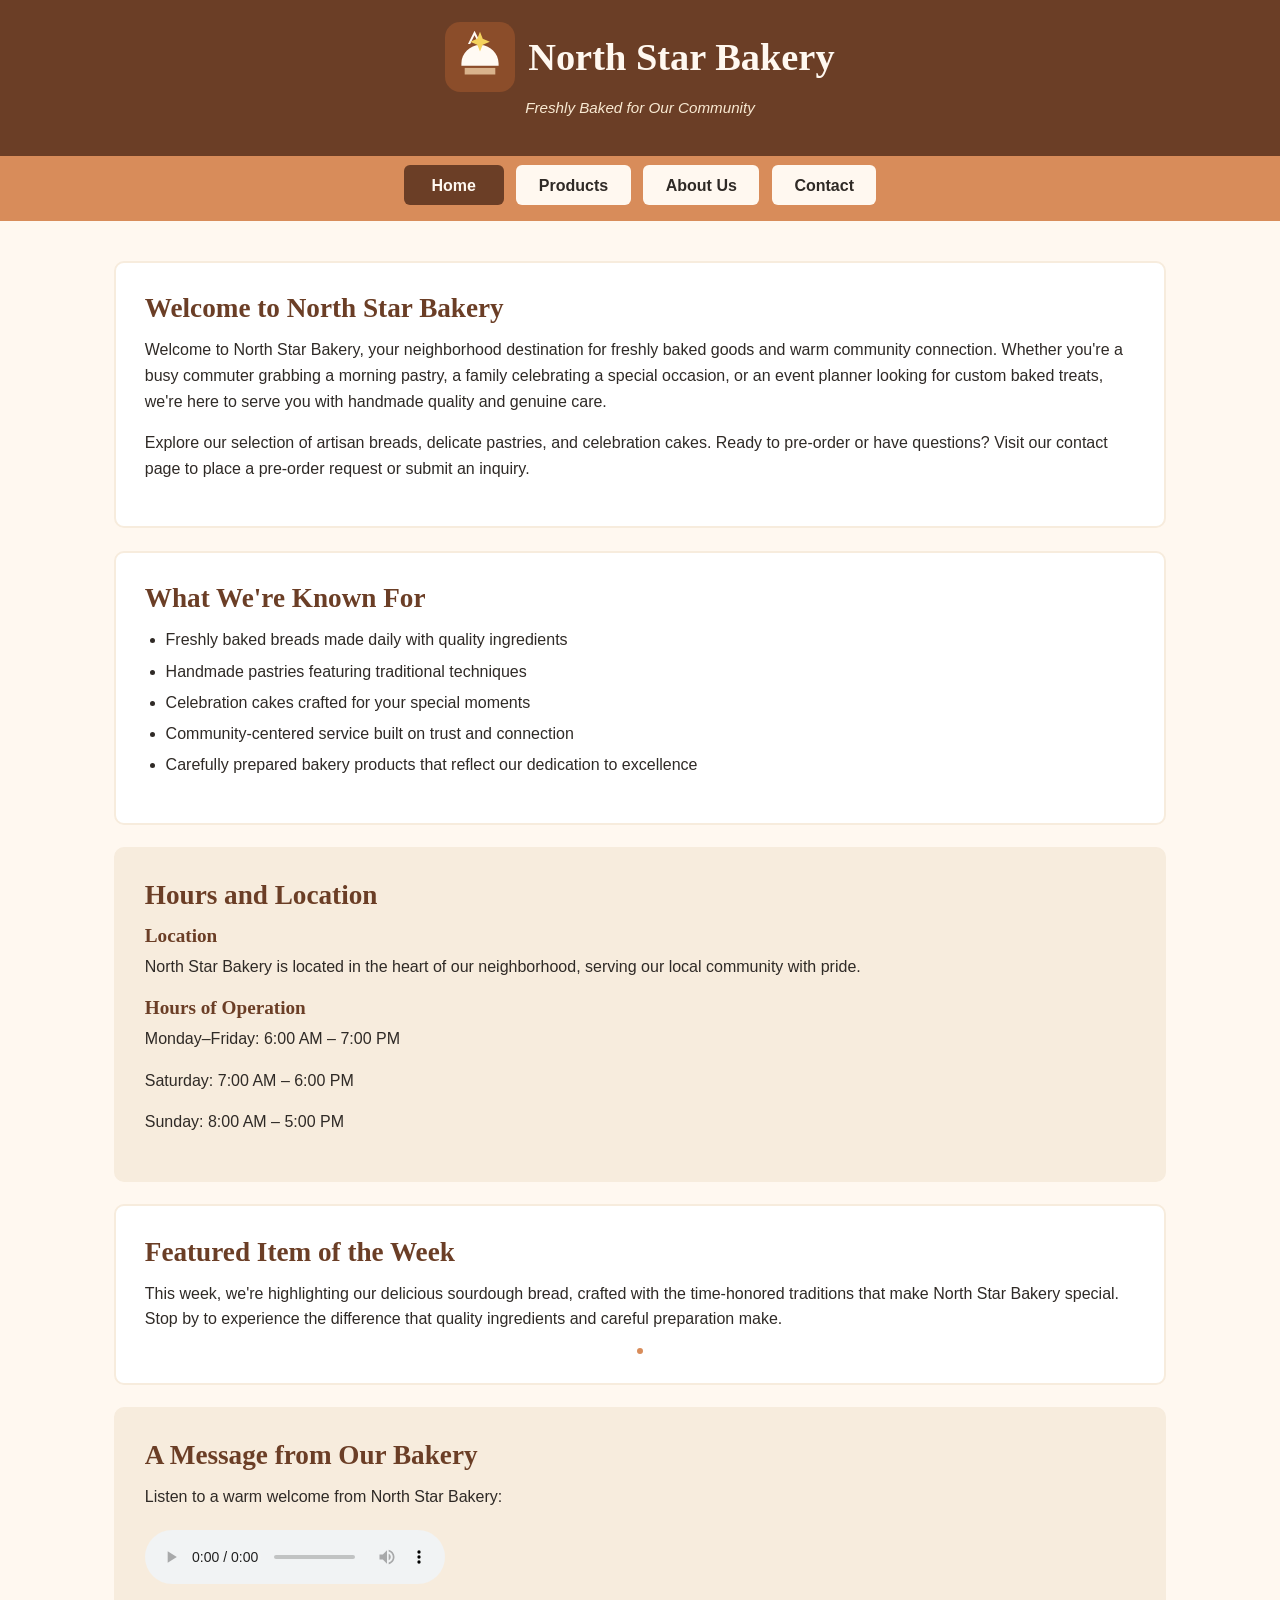
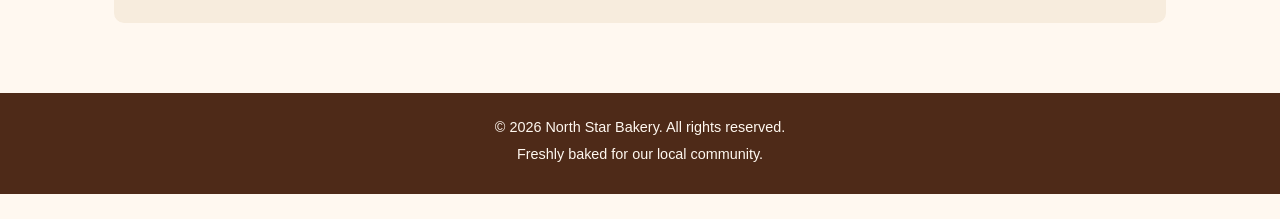
==== index.html @ 735597ca "Apply CSS design system, responsive flexbox layout, and complete Touchstone 3 template" ====
<!DOCTYPE html>
<html lang="en">
<head>
    <meta charset="UTF-8">
    <meta name="viewport" content="width=device-width, initial-scale=1.0">
    <title>North Star Bakery - Freshly Baked Goods for Our Community</title>
    <link rel="stylesheet" href="styles.css">
</head>
<body>
    <header class="site-header">
        <div class="brand">
            <img src="bakery-icon.svg" alt="North Star Bakery icon">
            <h1>North Star Bakery</h1>
        </div>
        <p class="tagline">Freshly Baked for Our Community</p>
    </header>

    <nav class="main-nav" aria-label="Main navigation">
        <ul>
            <li><a href="index.html" class="active" aria-current="page">Home</a></li>
            <li><a href="products.html">Products</a></li>
            <li><a href="about.html">About Us</a></li>
            <li><a href="contact.html">Contact</a></li>
        </ul>
    </nav>

    <main>
        <section id="welcome">
            <h2>Welcome to North Star Bakery</h2>
            <p>Welcome to North Star Bakery, your neighborhood destination for freshly baked goods and warm community connection. Whether you're a busy commuter grabbing a morning pastry, a family celebrating a special occasion, or an event planner looking for custom baked treats, we're here to serve you with handmade quality and genuine care.</p>
            <p>Explore our selection of artisan breads, delicate pastries, and celebration cakes. Ready to pre-order or have questions? Visit our contact page to place a pre-order request or submit an inquiry.</p>
        </section>

        <section id="what-we-are-known-for">
            <h2>What We're Known For</h2>
            <ul>
                <li>Freshly baked breads made daily with quality ingredients</li>
                <li>Handmade pastries featuring traditional techniques</li>
                <li>Celebration cakes crafted for your special moments</li>
                <li>Community-centered service built on trust and connection</li>
                <li>Carefully prepared bakery products that reflect our dedication to excellence</li>
            </ul>
        </section>

        <section id="hours-location" class="alt">
            <h2>Hours and Location</h2>
            <h3>Location</h3>
            <p>North Star Bakery is located in the heart of our neighborhood, serving our local community with pride.</p>
            <h3>Hours of Operation</h3>
            <p>Monday–Friday: 6:00 AM – 7:00 PM</p>
            <p>Saturday: 7:00 AM – 6:00 PM</p>
            <p>Sunday: 8:00 AM – 5:00 PM</p>
        </section>

        <section id="featured-item" class="featured">
            <h2>Featured Item of the Week</h2>
            <p>This week, we're highlighting our delicious sourdough bread, crafted with the time-honored traditions that make North Star Bakery special. Stop by to experience the difference that quality ingredients and careful preparation make.</p>
            <picture>
                <source media="(min-width: 800px)" srcset="https://images.unsplash.com/photo-1509440159596-0249088772ff?auto=format&fit=crop&w=1200&q=80">
                <img src="https://images.unsplash.com/photo-1509440159596-0249088772ff?auto=format&fit=crop&w=800&q=80" alt="Featured sourdough bread from North Star Bakery">
            </picture>
        </section>

        <section id="welcome-message" class="alt">
            <h2>A Message from Our Bakery</h2>
            <p>Listen to a warm welcome from North Star Bakery:</p>
            <audio controls>
                <source src="bakery-welcome.mp3" type="audio/mpeg">
                Your browser does not support the audio element. Please visit North Star Bakery or contact us for more information.
            </audio>
        </section>
    </main>

    <footer class="site-footer">
        <p>&copy; 2026 North Star Bakery. All rights reserved.</p>
        <p>Freshly baked for our local community.</p>
    </footer>
</body>
</html>
---- styles.css ----
/*
    North Star Bakery - Main Stylesheet
    Touchstone 3: CSS Styling and Responsive Design

    Color palette (4 main colors):
      Cream    #FFF8F0  - page backgrounds, light section panels
      Brown    #6B3E26  - header band, headings, footer accents
      Peach    #D88C5A  - buttons, nav highlights, borders
      Charcoal #2F2A26  - main body text

    Typography (2 font families):
      Georgia (serif) - headings, gives a classic, handmade feel
      Arial (sans-serif) - body text, clean and easy to read
*/

:root {
    --cream: #FFF8F0;
    --cream-panel: #F7ECDD;
    --brown: #6B3E26;
    --brown-dark: #4E2A18;
    --peach: #D88C5A;
    --peach-dark: #C46F3F;
    --charcoal: #2F2A26;
}

* {
    box-sizing: border-box;
    margin: 0;
    padding: 0;
}

body {
    font-family: Arial, Helvetica, sans-serif;
    font-size: 16px;
    line-height: 1.6;
    background-color: var(--cream);
    color: var(--charcoal);
}

h1, h2, h3 {
    font-family: Georgia, "Times New Roman", serif;
    color: var(--brown);
    line-height: 1.25;
}

h2 { font-size: 1.7rem; margin-bottom: 0.75rem; }
h3 { font-size: 1.2rem; margin-bottom: 0.4rem; }

img { max-width: 100%; }

p { margin-bottom: 1rem; }

ul { padding-left: 1.3rem; margin-bottom: 1rem; }
li { margin-bottom: 0.35rem; }

a { color: var(--brown); }

/* ---------- Header ---------- */

.site-header {
    background-color: var(--brown);
    color: var(--cream);
    text-align: center;
    padding: 1.4rem 1rem 1.2rem;
}

.brand {
    display: flex;
    align-items: center;
    justify-content: center;
    gap: 0.8rem;
    margin-bottom: 0.25rem;
}

.brand img {
    width: 60px;
    height: 60px;
}

.brand h1 {
    font-size: 1.9rem;
    color: var(--cream);
    margin: 0;
}

.tagline {
    font-style: italic;
    font-size: 0.95rem;
    color: #F8E9D2;
}

/* ---------- Navigation ---------- */

.main-nav {
    background-color: var(--peach);
    padding: 0.6rem 1rem;
}

.main-nav ul {
    list-style: none;
    padding: 0;
    margin: 0;
    display: flex;
    flex-direction: column;
    align-items: center;
    gap: 0.5rem;
}

.main-nav a {
    display: block;
    background-color: var(--cream);
    color: var(--charcoal);
    text-decoration: none;
    font-weight: bold;
    padding: 0.45rem 1.4rem;
    border-radius: 6px;
    text-align: center;
}

.main-nav a:hover {
    background-color: var(--cream-panel);
}

.main-nav a.active,
.main-nav a[aria-current="page"] {
    background-color: var(--brown);
    color: var(--cream);
}

/* ---------- Main content ---------- */

main {
    max-width: 1000px;
    margin: 0 auto;
    padding: 1.5rem 1rem 2rem;
}

section {
    background-color: #FFFFFF;
    border: 2px solid var(--cream-panel);
    border-radius: 10px;
    padding: 1.3rem;
    margin-bottom: 1.4rem;
}

section.alt {
    background-color: var(--cream-panel);
}

.featured img {
    display: block;
    margin: 0.5rem auto 0;
    border: 3px solid var(--peach);
    border-radius: 8px;
    max-width: 90%;
}

audio {
    margin-top: 0.3rem;
}

/* ---------- Product cards ---------- */

.product-grid {
    display: flex;
    flex-wrap: wrap;
    gap: 1.2rem;
}

.product-card {
    flex: 1 1 100%;
    background-color: var(--cream);
    border: 2px solid var(--cream-panel);
    border-radius: 8px;
    padding: 1rem;
    text-align: center;
}

.product-card img {
    width: 100%;
    max-width: 280px;
    height: auto;
    border: 3px solid var(--peach);
    border-radius: 8px;
}

.product-card strong {
    display: block;
    font-size: 1.05rem;
    margin-top: 0.6rem;
}

.price {
    font-weight: bold;
    color: var(--brown);
}

/* ---------- Forms ---------- */

fieldset {
    border: 2px solid var(--peach);
    border-radius: 8px;
    padding: 1rem 1.2rem 1.2rem;
    margin-top: 1rem;
}

legend {
    font-family: Georgia, "Times New Roman", serif;
    font-size: 1.05rem;
    font-weight: bold;
    color: var(--brown);
    padding: 0 0.4rem;
}

label {
    display: block;
    font-weight: bold;
    margin: 0.9rem 0 0.25rem;
}

input[type="text"],
input[type="email"],
input[type="date"],
select,
textarea {
    width: 100%;
    max-width: 560px;
    font-family: Arial, Helvetica, sans-serif;
    font-size: 1rem;
    padding: 0.5rem;
    border: 1px solid #D8C7B5;
    border-radius: 6px;
    background-color: #FFFFFF;
    color: var(--charcoal);
}

textarea { resize: vertical; }

button {
    display: inline-block;
    margin-top: 1.2rem;
    background-color: var(--peach);
    color: var(--charcoal);
    font-family: Arial, Helvetica, sans-serif;
    font-size: 1rem;
    font-weight: bold;
    border: none;
    border-radius: 6px;
    padding: 0.6rem 1.6rem;
    cursor: pointer;
}

button:hover {
    background-color: var(--peach-dark);
    color: var(--cream);
}

button:focus,
a:focus {
    outline: 3px solid var(--peach);
    outline-offset: 2px;
}

/* ---------- Footer ---------- */

.site-footer {
    background-color: var(--brown-dark);
    color: var(--cream);
    text-align: center;
    font-size: 0.9rem;
    padding: 1.4rem 1rem;
}

.site-footer p { margin-bottom: 0.3rem; }

/* ---------- Larger screens ---------- */

@media (min-width: 800px) {
    .main-nav ul {
        flex-direction: row;
        justify-content: center;
        gap: 0.8rem;
    }

    .main-nav a { min-width: 100px; }

    main { padding: 2.5rem 1.5rem 3rem; }

    section { padding: 1.8rem; }

    .product-card { flex: 1 1 45%; }

    .brand h1 { font-size: 2.4rem; }

    .brand img { width: 70px; height: 70px; }
}

@media (min-width: 1100px) {
    main { max-width: 1100px; }

    .product-card { flex: 1 1 30%; }
}
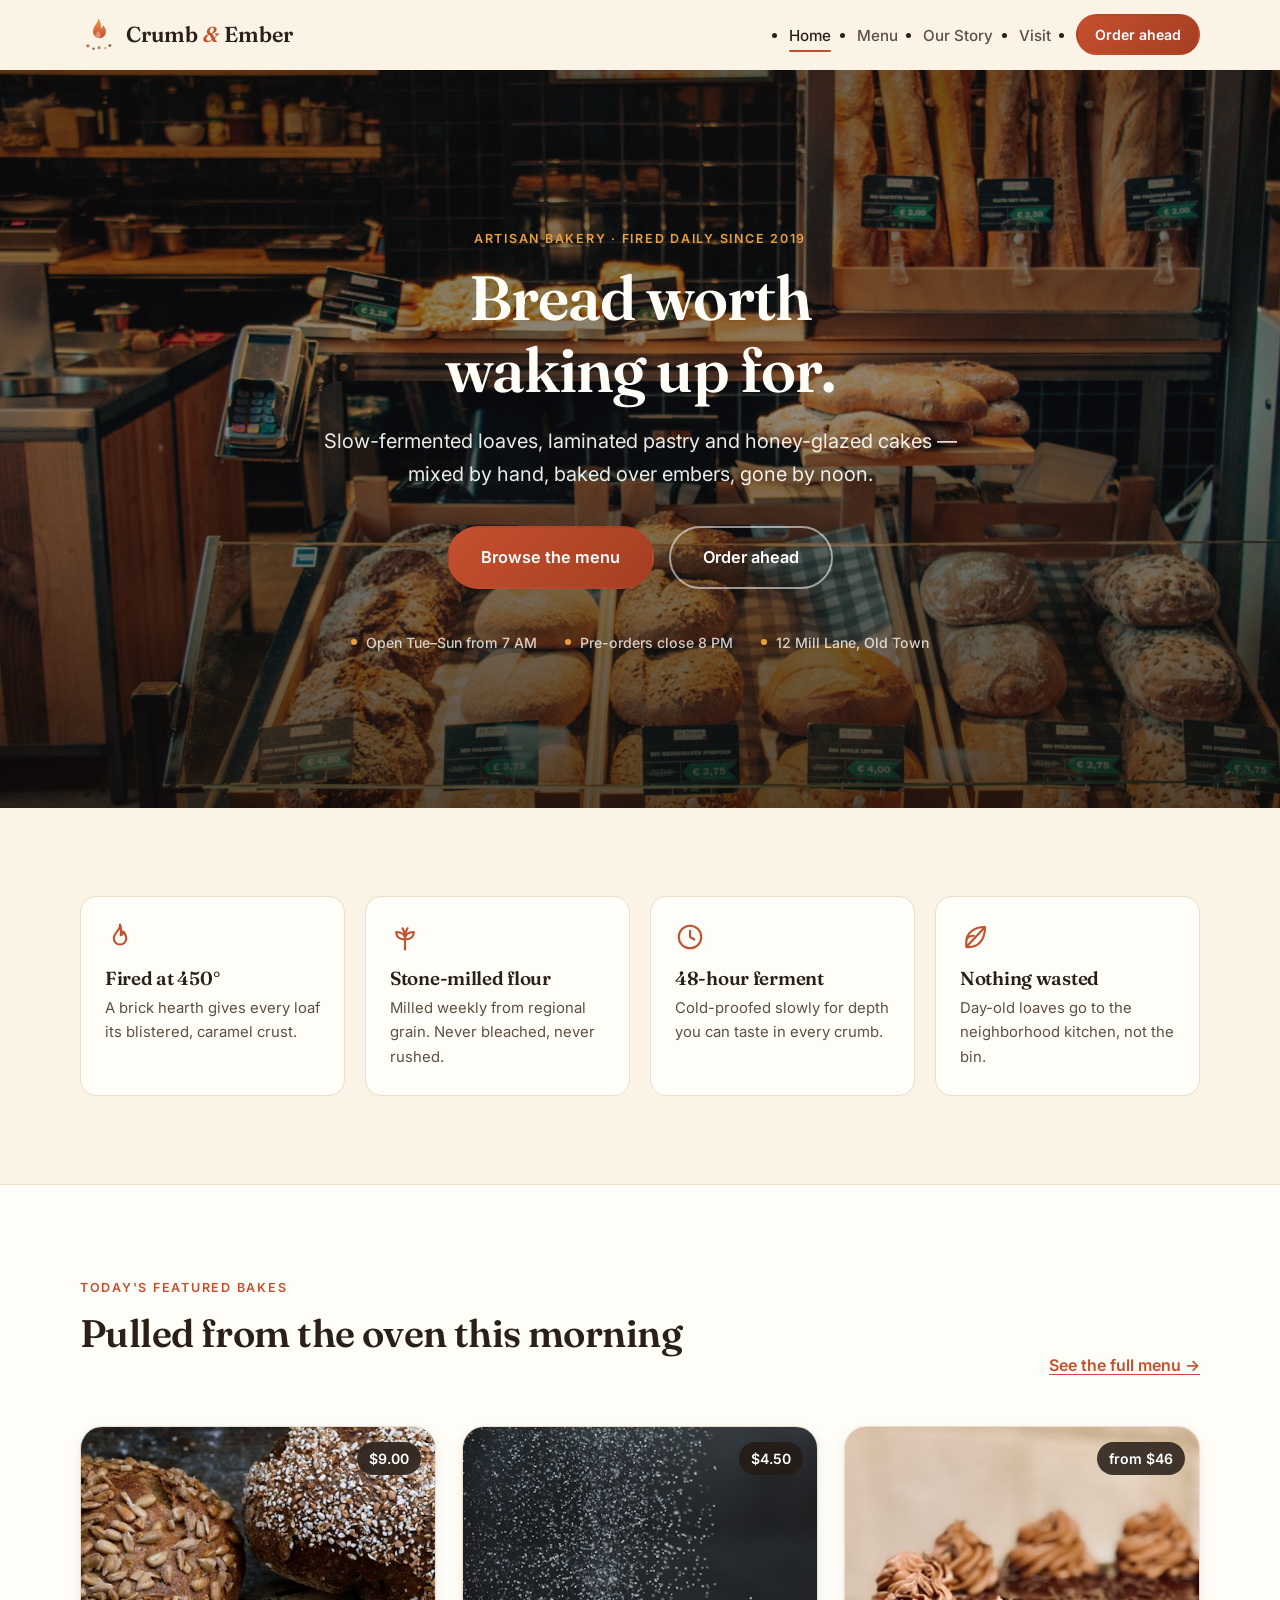
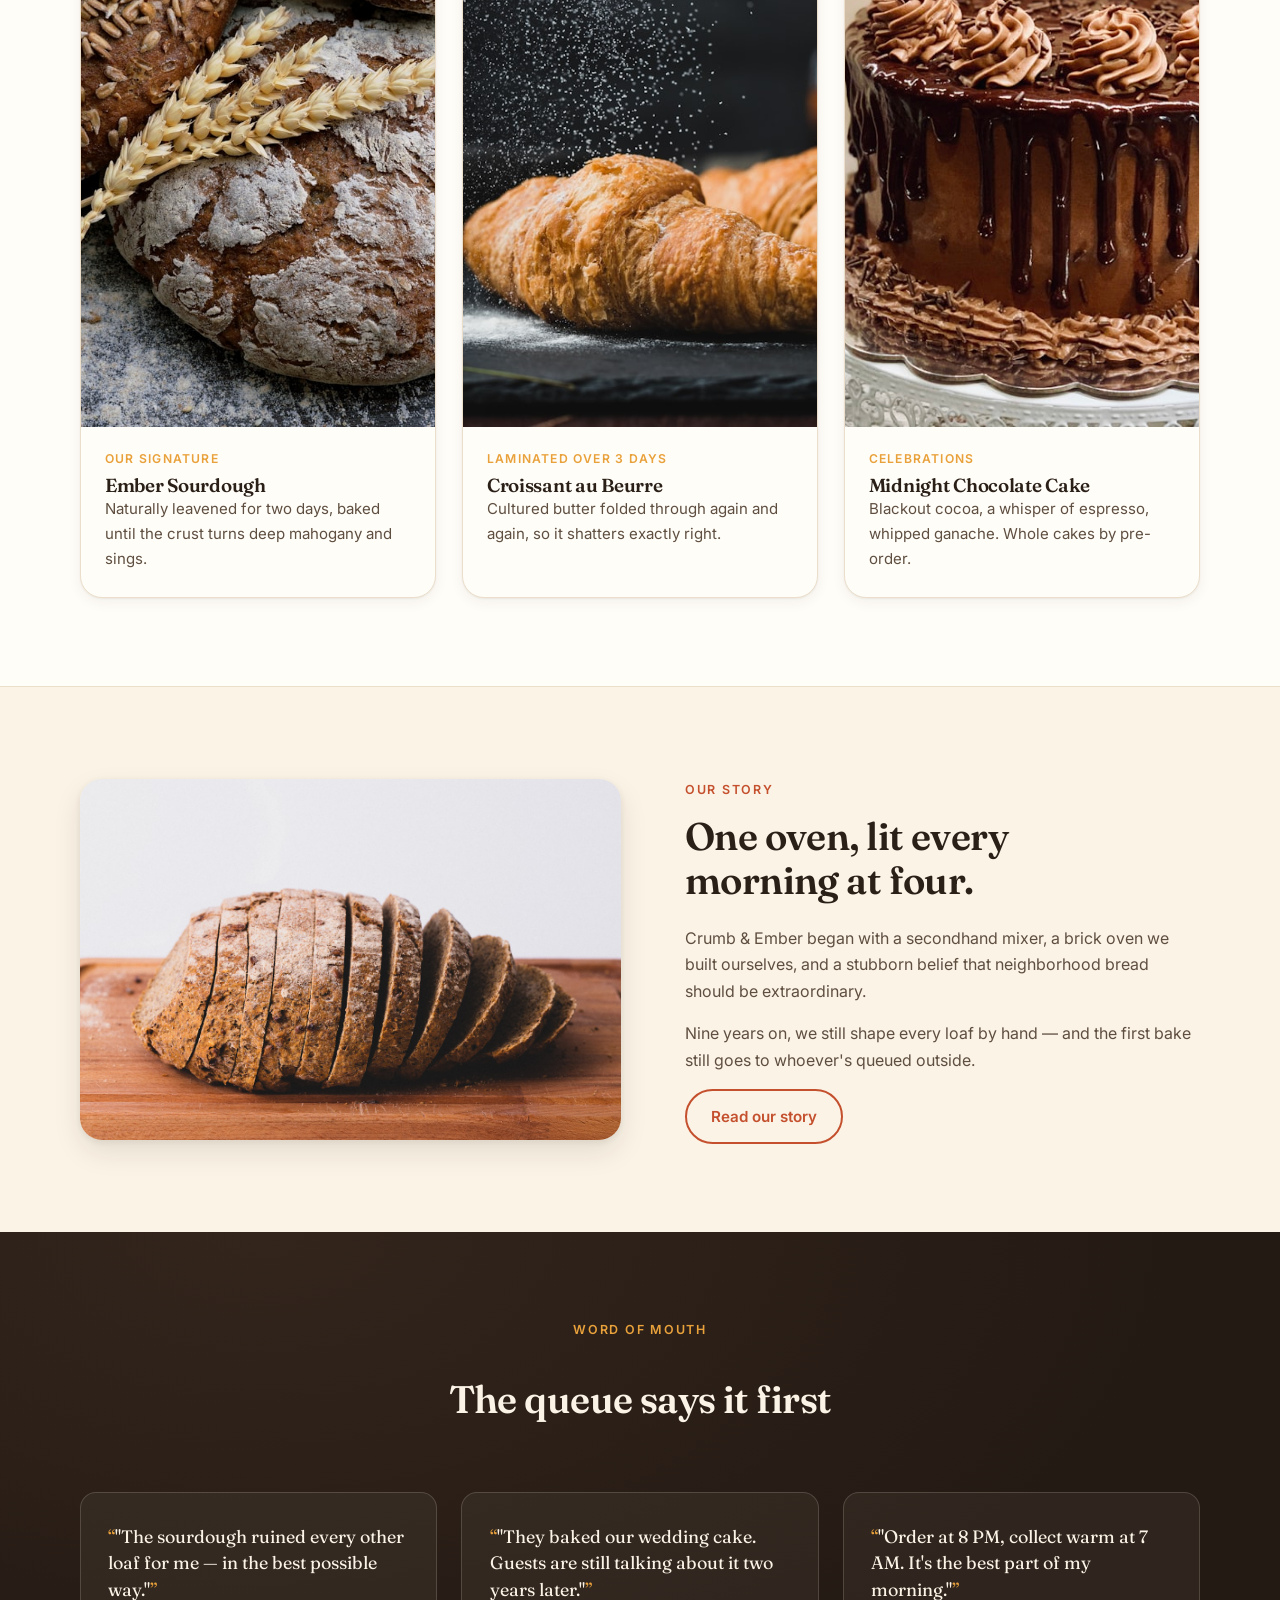
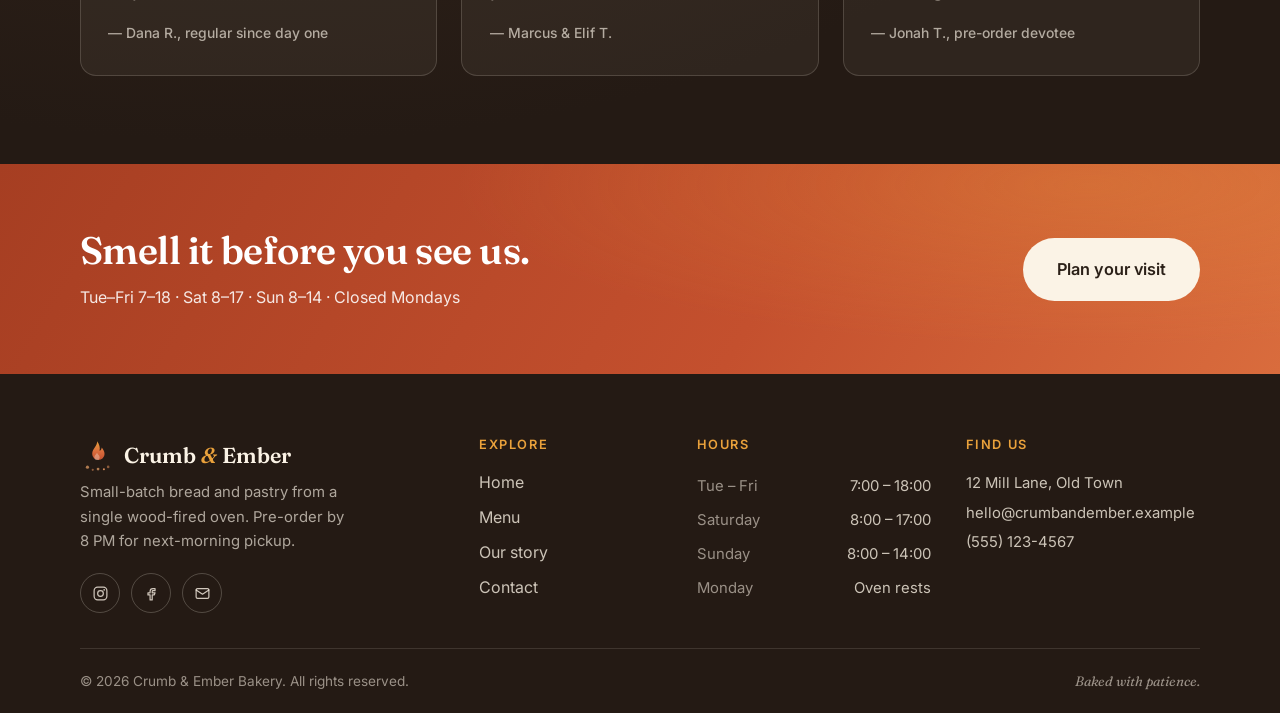
==== commit 66106509: "Rebuild as Crumb & Ember: restructured assets, new design system, SEO, accessibility" ====
--- a/index.html
+++ b/index.html
@@ -3,77 +3,240 @@
 <head>
     <meta charset="UTF-8">
     <meta name="viewport" content="width=device-width, initial-scale=1.0">
-    <title>North Star Bakery - Freshly Baked Goods for Our Community</title>
-    <link rel="stylesheet" href="styles.css">
+    <title>Crumb &amp; Ember — Wood-Fired Artisan Bakery</title>
+    <meta name="description" content="Slow-fermented sourdough, laminated pastry and celebration cakes, baked daily in a wood-fired oven. Pre-orders close at 8 PM for next-day pickup.">
+    <meta name="theme-color" content="#241A14">
+    <link rel="icon" type="image/svg+xml" href="assets/img/favicon.svg">
+    <link rel="manifest" href="site.webmanifest">
+    <meta property="og:type" content="website">
+    <meta property="og:site_name" content="Crumb &amp; Ember">
+    <meta property="og:title" content="Crumb &amp; Ember — Wood-Fired Artisan Bakery">
+    <meta property="og:description" content="Bread worth waking up for. Slow-fermented loaves and pastry, baked over embers before sunrise.">
+    <meta property="og:image" content="assets/img/hero-bread.jpg">
+    <link rel="preconnect" href="https://fonts.googleapis.com">
+    <link rel="preconnect" href="https://fonts.gstatic.com" crossorigin>
+    <link rel="stylesheet" href="https://fonts.googleapis.com/css2?family=Fraunces:opsz,wght@9..144,400;9..144,500;9..144,600;9..144,700&family=Inter:wght@400;500;600&display=swap">
+    <link rel="stylesheet" href="assets/css/styles.css">
 </head>
 <body>
-    <header class="site-header">
-        <div class="brand">
-            <img src="bakery-icon.svg" alt="North Star Bakery icon">
-            <h1>North Star Bakery</h1>
+    <a class="skip-link" href="#main">Skip to content</a>
+
+    <header class="site-header" data-header>
+        <div class="container header-inner">
+            <a class="brand" href="index.html" aria-label="Crumb and Ember — home">
+                <img src="assets/img/logo.svg" alt="" width="36" height="36">
+                <span class="brand-name">Crumb&nbsp;<span class="amp">&amp;</span>&nbsp;Ember</span>
+            </a>
+            <button class="nav-toggle" type="button" data-nav-toggle aria-expanded="false" aria-controls="site-nav">
+                <span class="nav-toggle-box" aria-hidden="true"><i></i><i></i></span>
+                <span class="visually-hidden">Menu</span>
+            </button>
+            <nav id="site-nav" class="site-nav" data-nav aria-label="Main navigation">
+                <ul>
+                    <li><a href="index.html" aria-current="page">Home</a></li>
+                    <li><a href="products.html">Menu</a></li>
+                    <li><a href="about.html">Our Story</a></li>
+                    <li><a href="contact.html">Visit</a></li>
+                    <li><a class="btn btn-primary btn-sm" href="contact.html#order">Order ahead</a></li>
+                </ul>
+            </nav>
         </div>
-        <p class="tagline">Freshly Baked for Our Community</p>
     </header>
 
-    <nav class="main-nav" aria-label="Main navigation">
-        <ul>
-            <li><a href="index.html" class="active" aria-current="page">Home</a></li>
-            <li><a href="products.html">Products</a></li>
-            <li><a href="about.html">About Us</a></li>
-            <li><a href="contact.html">Contact</a></li>
-        </ul>
-    </nav>
-
-    <main>
-        <section id="welcome">
-            <h2>Welcome to North Star Bakery</h2>
-            <p>Welcome to North Star Bakery, your neighborhood destination for freshly baked goods and warm community connection. Whether you're a busy commuter grabbing a morning pastry, a family celebrating a special occasion, or an event planner looking for custom baked treats, we're here to serve you with handmade quality and genuine care.</p>
-            <p>Explore our selection of artisan breads, delicate pastries, and celebration cakes. Ready to pre-order or have questions? Visit our contact page to place a pre-order request or submit an inquiry.</p>
-        </section>
-
-        <section id="what-we-are-known-for">
-            <h2>What We're Known For</h2>
-            <ul>
-                <li>Freshly baked breads made daily with quality ingredients</li>
-                <li>Handmade pastries featuring traditional techniques</li>
-                <li>Celebration cakes crafted for your special moments</li>
-                <li>Community-centered service built on trust and connection</li>
-                <li>Carefully prepared bakery products that reflect our dedication to excellence</li>
-            </ul>
-        </section>
-
-        <section id="hours-location" class="alt">
-            <h2>Hours and Location</h2>
-            <h3>Location</h3>
-            <p>North Star Bakery is located in the heart of our neighborhood, serving our local community with pride.</p>
-            <h3>Hours of Operation</h3>
-            <p>Monday–Friday: 6:00 AM – 7:00 PM</p>
-            <p>Saturday: 7:00 AM – 6:00 PM</p>
-            <p>Sunday: 8:00 AM – 5:00 PM</p>
-        </section>
-
-        <section id="featured-item" class="featured">
-            <h2>Featured Item of the Week</h2>
-            <p>This week, we're highlighting our delicious sourdough bread, crafted with the time-honored traditions that make North Star Bakery special. Stop by to experience the difference that quality ingredients and careful preparation make.</p>
-            <picture>
-                <source media="(min-width: 800px)" srcset="https://images.unsplash.com/photo-1509440159596-0249088772ff?auto=format&fit=crop&w=1200&q=80">
-                <img src="https://images.unsplash.com/photo-1509440159596-0249088772ff?auto=format&fit=crop&w=800&q=80" alt="Featured sourdough bread from North Star Bakery">
-            </picture>
-        </section>
-
-        <section id="welcome-message" class="alt">
-            <h2>A Message from Our Bakery</h2>
-            <p>Listen to a warm welcome from North Star Bakery:</p>
-            <audio controls>
-                <source src="bakery-welcome.mp3" type="audio/mpeg">
-                Your browser does not support the audio element. Please visit North Star Bakery or contact us for more information.
-            </audio>
+    <main id="main">
+        <!-- Hero -->
+        <section class="hero">
+            <div class="container hero-inner">
+                <p class="eyebrow eyebrow-light">Artisan bakery · Fired daily since 2019</p>
+                <h1>Bread worth<br>waking up for.</h1>
+                <p class="lead">Slow-fermented loaves, laminated pastry and honey-glazed cakes — mixed by hand, baked over embers, gone by noon.</p>
+                <div class="hero-actions">
+                    <a class="btn btn-primary btn-lg" href="products.html">Browse the menu</a>
+                    <a class="btn btn-ghost btn-lg" href="contact.html#order">Order ahead</a>
+                </div>
+                <ul class="hero-meta" role="list">
+                    <li>Open Tue–Sun from 7 AM</li>
+                    <li>Pre-orders close 8 PM</li>
+                    <li>12 Mill Lane, Old Town</li>
+                </ul>
+            </div>
+        </section>
+
+        <!-- Values -->
+        <section class="section values" aria-label="What makes us different">
+            <div class="container">
+                <ul class="values-grid" role="list">
+                    <li class="value-card reveal">
+                        <svg viewBox="0 0 24 24" aria-hidden="true"><path d="M12 2c1 4-5 6.5-5 11a5 5 0 0 0 10 0c0-2.2-1.2-3.8-2.4-5.4-.3 1.7-1.1 2.6-2 3C13.3 8 13 4.8 12 2z"/></svg>
+                        <h3>Fired at 450°</h3>
+                        <p>A brick hearth gives every loaf its blistered, caramel crust.</p>
+                    </li>
+                    <li class="value-card reveal">
+                        <svg viewBox="0 0 24 24" aria-hidden="true"><path d="M12 22v-8m0 0c0-4-3-6-7-6 0 4 3 6 7 6zm0 0c0-4 3-6 7-6 0 4-3 6-7 6zM12 14c0-3.5 0-6-2-9m2 9c0-3.5 0-6 2-9"/></svg>
+                        <h3>Stone-milled flour</h3>
+                        <p>Milled weekly from regional grain. Never bleached, never rushed.</p>
+                    </li>
+                    <li class="value-card reveal">
+                        <svg viewBox="0 0 24 24" aria-hidden="true"><circle cx="12" cy="12" r="9"/><path d="M12 7v5l3.5 2"/></svg>
+                        <h3>48-hour ferment</h3>
+                        <p>Cold-proofed slowly for depth you can taste in every crumb.</p>
+                    </li>
+                    <li class="value-card reveal">
+                        <svg viewBox="0 0 24 24" aria-hidden="true"><path d="M20 4C11 4 5 9 5 16v4m0-4c0-3 2-5 6-5m-6 9c8 1 15-4 15-16z"/></svg>
+                        <h3>Nothing wasted</h3>
+                        <p>Day-old loaves go to the neighborhood kitchen, not the bin.</p>
+                    </li>
+                </ul>
+            </div>
+        </section>
+
+        <!-- Featured bakes -->
+        <section class="section section-alt">
+            <div class="container">
+                <div class="section-head">
+                    <div>
+                        <p class="eyebrow">Today's featured bakes</p>
+                        <h2>Pulled from the oven this morning</h2>
+                    </div>
+                    <a class="text-link" href="products.html">See the full menu →</a>
+                </div>
+                <div class="card-grid">
+                    <article class="product-card reveal">
+                        <div class="product-media">
+                            <img src="assets/img/sourdough.jpg" alt="Ember Sourdough — seeded artisan loaves on a dark wooden counter" loading="lazy" width="900" height="600">
+                            <span class="price-pill">$9.00</span>
+                        </div>
+                        <div class="product-body">
+                            <p class="tagline-tag">Our signature</p>
+                            <h3>Ember Sourdough</h3>
+                            <p>Naturally leavened for two days, baked until the crust turns deep mahogany and sings.</p>
+                        </div>
+                    </article>
+                    <article class="product-card reveal">
+                        <div class="product-media">
+                            <img src="assets/img/croissant.jpg" alt="Croissant au beurre dusted with sugar on slate" loading="lazy" width="900" height="600">
+                            <span class="price-pill">$4.50</span>
+                        </div>
+                        <div class="product-body">
+                            <p class="tagline-tag">Laminated over 3 days</p>
+                            <h3>Croissant au Beurre</h3>
+                            <p>Cultured butter folded through again and again, so it shatters exactly right.</p>
+                        </div>
+                    </article>
+                    <article class="product-card reveal">
+                        <div class="product-media">
+                            <img src="assets/img/cake.jpg" alt="Slice of midnight chocolate cake on a plate" loading="lazy" width="900" height="600">
+                            <span class="price-pill">from $46</span>
+                        </div>
+                        <div class="product-body">
+                            <p class="tagline-tag">Celebrations</p>
+                            <h3>Midnight Chocolate Cake</h3>
+                            <p>Blackout cocoa, a whisper of espresso, whipped ganache. Whole cakes by pre-order.</p>
+                        </div>
+                    </article>
+                </div>
+            </div>
+        </section>
+
+        <!-- Story teaser -->
+        <section class="section">
+            <div class="container split">
+                <figure class="split-media reveal">
+                    <img src="assets/img/kneading.jpg" alt="Baker shaping dough by hand on a floured wooden bench" loading="lazy" width="1200" height="800">
+                </figure>
+                <div class="split-body">
+                    <p class="eyebrow">Our story</p>
+                    <h2>One oven, lit every morning at four.</h2>
+                    <p>Crumb &amp; Ember began with a secondhand mixer, a brick oven we built ourselves, and a stubborn belief that neighborhood bread should be extraordinary.</p>
+                    <p>Nine years on, we still shape every loaf by hand — and the first bake still goes to whoever's queued outside.</p>
+                    <a class="btn btn-outline" href="about.html">Read our story</a>
+                </div>
+            </div>
+        </section>
+
+        <!-- Testimonials -->
+        <section class="section section-dark">
+            <div class="container">
+                <div class="section-head section-head-center">
+                    <p class="eyebrow eyebrow-light">Word of mouth</p>
+                    <h2>The queue says it first</h2>
+                </div>
+                <div class="quote-grid">
+                    <blockquote class="quote-card reveal">
+                        <p>"The sourdough ruined every other loaf for me — in the best possible way."</p>
+                        <footer>— Dana R., regular since day one</footer>
+                    </blockquote>
+                    <blockquote class="quote-card reveal">
+                        <p>"They baked our wedding cake. Guests are still talking about it two years later."</p>
+                        <footer>— Marcus &amp; Elif T.</footer>
+                    </blockquote>
+                    <blockquote class="quote-card reveal">
+                        <p>"Order at 8 PM, collect warm at 7 AM. It's the best part of my morning."</p>
+                        <footer>— Jonah T., pre-order devotee</footer>
+                    </blockquote>
+                </div>
+            </div>
+        </section>
+
+        <!-- Visit CTA -->
+        <section class="cta-band">
+            <div class="container cta-inner">
+                <div>
+                    <h2>Smell it before you see us.</h2>
+                    <p>Tue–Fri 7–18 · Sat 8–17 · Sun 8–14 · Closed Mondays</p>
+                </div>
+                <a class="btn btn-light btn-lg" href="contact.html">Plan your visit</a>
+            </div>
         </section>
     </main>
 
     <footer class="site-footer">
-        <p>&copy; 2026 North Star Bakery. All rights reserved.</p>
-        <p>Freshly baked for our local community.</p>
+        <div class="container footer-grid">
+            <div class="footer-brand">
+                <a class="brand brand-light" href="index.html">
+                    <img src="assets/img/logo.svg" alt="" width="34" height="34">
+                    <span class="brand-name">Crumb&nbsp;<span class="amp">&amp;</span>&nbsp;Ember</span>
+                </a>
+                <p>Small-batch bread and pastry from a single wood-fired oven. Pre-order by 8 PM for next-morning pickup.</p>
+                <ul class="socials" role="list">
+                    <li><a href="#" aria-label="Instagram"><svg viewBox="0 0 24 24" aria-hidden="true"><rect x="3" y="3" width="18" height="18" rx="5"/><circle cx="12" cy="12" r="4"/><circle cx="17.2" cy="6.8" r="1.2" fill="currentColor" stroke="none"/></svg></a></li>
+                    <li><a href="#" aria-label="Facebook"><svg viewBox="0 0 24 24" aria-hidden="true"><path d="M14 8h3V5h-3a4 4 0 0 0-4 4v2H7v3h3v7h3v-7h3l1-3h-4V9a1 1 0 0 1 1-1z"/></svg></a></li>
+                    <li><a href="#" aria-label="Email newsletter"><svg viewBox="0 0 24 24" aria-hidden="true"><rect x="3" y="5" width="18" height="14" rx="2"/><path d="m3 7 9 6 9-6"/></svg></a></li>
+                </ul>
+            </div>
+            <nav class="footer-nav" aria-label="Footer navigation">
+                <h3>Explore</h3>
+                <ul role="list">
+                    <li><a href="index.html">Home</a></li>
+                    <li><a href="products.html">Menu</a></li>
+                    <li><a href="about.html">Our story</a></li>
+                    <li><a href="contact.html">Contact</a></li>
+                </ul>
+            </nav>
+            <div class="footer-hours">
+                <h3>Hours</h3>
+                <dl>
+                    <div><dt>Tue – Fri</dt><dd>7:00 – 18:00</dd></div>
+                    <div><dt>Saturday</dt><dd>8:00 – 17:00</dd></div>
+                    <div><dt>Sunday</dt><dd>8:00 – 14:00</dd></div>
+                    <div><dt>Monday</dt><dd>Oven rests</dd></div>
+                </dl>
+            </div>
+            <div class="footer-findus">
+                <h3>Find us</h3>
+                <address>
+                    12 Mill Lane, Old Town<br>
+                    <a href="mailto:hello@crumbandember.example">hello@crumbandember.example</a><br>
+                    <a href="tel:+15551234567">(555) 123-4567</a>
+                </address>
+            </div>
+        </div>
+        <div class="container footer-base">
+            <p>© <span data-year>2026</span> Crumb &amp; Ember Bakery. All rights reserved.</p>
+            <p class="footer-note">Baked with patience.</p>
+        </div>
     </footer>
+
+    <script src="assets/js/main.js" defer></script>
 </body>
 </html>
--- a/assets/css/styles.css
+++ b/assets/css/styles.css
@@ -0,0 +1,970 @@
+/* ============================================================
+   Crumb & Ember — Design System
+   Fonts:  Fraunces (display) · Inter (body)
+   Palette: warm cream, espresso ink, ember orange, honey gold
+   ============================================================ */
+
+:root {
+    --bg: #FBF3E6;
+    --surface: #FFFDF8;
+    --ink: #2B2018;
+    --ink-soft: #5F4F41;
+    --muted: #7A6857;
+    --ember: #C4502E;
+    --ember-strong: #A63E22;
+    --honey: #E9A13B;
+    --line: #EBDECB;
+    --dark: #241A14;
+    --radius-sm: 10px;
+    --radius-md: 16px;
+    --radius-lg: 22px;
+    --shadow-sm: 0 1px 2px rgba(43, 32, 24, .06), 0 4px 14px rgba(43, 32, 24, .06);
+    --shadow-md: 0 2px 6px rgba(43, 32, 24, .08), 0 12px 28px rgba(43, 32, 24, .10);
+    --font-display: "Fraunces", Georgia, serif;
+    --font-body: "Inter", system-ui, -apple-system, sans-serif;
+    --container: 1120px;
+}
+
+/* ---------- Reset & base ---------- */
+
+*, *::before, *::after { box-sizing: border-box; }
+
+* { margin: 0; }
+
+html { scroll-behavior: smooth; }
+
+body {
+    font-family: var(--font-body);
+    font-size: 1rem;
+    line-height: 1.65;
+    color: var(--ink);
+    background-color: var(--bg);
+    -webkit-font-smoothing: antialiased;
+}
+
+img, svg { display: block; max-width: 100%; }
+
+h1, h2, h3, h4 {
+    font-family: var(--font-display);
+    font-weight: 600;
+    line-height: 1.15;
+    letter-spacing: -.015em;
+    color: var(--ink);
+    text-wrap: balance;
+}
+
+h1 { font-size: clamp(2.4rem, 6vw, 3.9rem); }
+h2 { font-size: clamp(1.7rem, 3.4vw, 2.4rem); margin-bottom: .6em; }
+h3 { font-size: 1.18rem; }
+
+p { margin-block: 0 1rem; color: var(--ink-soft); }
+
+a { color: var(--ember); text-decoration-thickness: 1px; text-underline-offset: 3px; }
+a:hover { color: var(--ember-strong); }
+
+ul[role="list"], dl { list-style: none; padding: 0; }
+
+button { font: inherit; cursor: pointer; }
+
+:focus-visible {
+    outline: 3px solid var(--ember);
+    outline-offset: 3px;
+    border-radius: 4px;
+}
+
+::selection { background: rgba(196, 80, 46, .25); }
+
+.visually-hidden {
+    position: absolute !important;
+    width: 1px; height: 1px;
+    clip-path: inset(50%);
+    overflow: hidden;
+    white-space: nowrap;
+}
+
+.skip-link {
+    position: absolute;
+    top: -100%;
+    left: 1rem;
+    z-index: 100;
+    padding: .7rem 1.2rem;
+    background: var(--dark);
+    color: #FFF;
+    border-radius: 0 0 var(--radius-sm) var(--radius-sm);
+    transition: top .2s ease;
+}
+.skip-link:focus { top: 0; color: #FFF; }
+
+/* ---------- Layout primitives ---------- */
+
+.container {
+    width: min(var(--container), 100% - 2.5rem);
+    margin-inline: auto;
+}
+
+.container.narrow { max-width: 760px; }
+
+.section { padding-block: clamp(3.5rem, 8vw, 5.5rem); }
+
+.section-alt { background: var(--surface); border-block: 1px solid var(--line); }
+
+.section-dark {
+    background: radial-gradient(120% 160% at 20% 0%, #33251C 0%, var(--dark) 60%);
+}
+.section-dark h2 { color: #FBF3E6; }
+
+.section-head {
+    display: flex;
+    align-items: flex-end;
+    justify-content: space-between;
+    gap: 1.5rem;
+    margin-bottom: clamp(2rem, 4vw, 3rem);
+}
+
+.section-head-center {
+    flex-direction: column;
+    align-items: center;
+    text-align: center;
+}
+
+.split {
+    display: grid;
+    grid-template-columns: 1.05fr 1fr;
+    gap: clamp(2rem, 5vw, 4rem);
+    align-items: center;
+}
+
+.split-media img {
+    width: 100%;
+    height: 100%;
+    aspect-ratio: 3 / 2;
+    object-fit: cover;
+    border-radius: var(--radius-lg);
+    box-shadow: var(--shadow-md);
+}
+
+.eyebrow {
+    display: inline-block;
+    font-size: .78rem;
+    font-weight: 600;
+    letter-spacing: .14em;
+    text-transform: uppercase;
+    color: var(--ember);
+    margin-bottom: .8rem;
+}
+
+.eyebrow-light { color: var(--honey); }
+
+.text-link { font-weight: 600; white-space: nowrap; }
+
+/* ---------- Buttons ---------- */
+
+.btn {
+    display: inline-flex;
+    align-items: center;
+    justify-content: center;
+    gap: .5rem;
+    padding: .8rem 1.5rem;
+    border: 2px solid transparent;
+    border-radius: 999px;
+    font-weight: 600;
+    font-size: .95rem;
+    text-decoration: none;
+    transition: transform .15s ease, background-color .15s ease, color .15s ease, border-color .15s ease;
+}
+
+.btn:hover { transform: translateY(-2px); }
+
+.btn-primary {
+    background: linear-gradient(135deg, var(--ember) 0%, var(--ember-strong) 100%);
+    color: #FFF;
+}
+.btn-primary:hover { color: #FFF; }
+
+.btn-outline {
+    border-color: var(--ember);
+    color: var(--ember);
+}
+.btn-outline:hover { background: var(--ember); color: #FFF; }
+
+.btn-ghost {
+    border-color: rgba(255, 255, 255, .55);
+    color: #FFF;
+}
+.btn-ghost:hover { background: rgba(255, 255, 255, .12); color: #FFF; }
+
+.btn-light { background: var(--bg); color: var(--ink); }
+
+.btn-lg { padding: 1rem 2rem; font-size: 1.02rem; }
+.btn-sm { padding: .45rem 1.05rem; font-size: .88rem; }
+.btn-block { width: 100%; }
+
+/* ---------- Header & nav ---------- */
+
+.site-header {
+    position: sticky;
+    top: 0;
+    z-index: 50;
+    background: rgba(251, 243, 230, .86);
+    backdrop-filter: blur(12px);
+    -webkit-backdrop-filter: blur(12px);
+    border-bottom: 1px solid transparent;
+    transition: border-color .2s ease, box-shadow .2s ease;
+}
+
+.site-header.is-scrolled {
+    border-bottom-color: var(--line);
+    box-shadow: 0 4px 18px rgba(43, 32, 24, .07);
+}
+
+.header-inner {
+    display: flex;
+    align-items: center;
+    justify-content: space-between;
+    gap: 1rem;
+    padding-block: .85rem;
+}
+
+.brand {
+    display: inline-flex;
+    align-items: center;
+    gap: .65rem;
+    text-decoration: none;
+}
+
+.brand-name {
+    font-family: var(--font-display);
+    font-size: 1.35rem;
+    font-weight: 600;
+    color: var(--ink);
+    white-space: nowrap;
+}
+
+.brand .amp { color: var(--ember); font-style: italic; }
+
+.brand-light .brand-name { color: #FBF3E6; }
+.brand-light .amp { color: var(--honey); }
+
+.nav-toggle {
+    display: none;
+    position: relative;
+    z-index: 60;
+    width: 44px;
+    height: 44px;
+    border: 1px solid var(--line);
+    border-radius: var(--radius-sm);
+    background: var(--surface);
+}
+
+.nav-toggle-box {
+    display: grid;
+    gap: 5px;
+    place-content: center;
+}
+
+.nav-toggle i {
+    display: block;
+    width: 20px;
+    height: 2px;
+    background: var(--ink);
+    border-radius: 2px;
+    transition: transform .25s ease;
+}
+
+.nav-open .nav-toggle i:first-child { transform: translateY(3.5px) rotate(45deg); }
+.nav-open .nav-toggle i:last-child  { transform: translateY(-3.5px) rotate(-45deg); }
+
+.site-nav ul {
+    display: flex;
+    align-items: center;
+    gap: clamp(.9rem, 2vw, 1.7rem);
+}
+
+.site-nav a:not(.btn) {
+    position: relative;
+    font-weight: 500;
+    font-size: .95rem;
+    color: var(--ink-soft);
+    text-decoration: none;
+    padding-block: .35rem;
+}
+
+.site-nav a:not(.btn)::after {
+    content: "";
+    position: absolute;
+    left: 0; right: 0; bottom: -2px;
+    height: 2px;
+    background: var(--ember);
+    border-radius: 2px;
+    transform: scaleX(0);
+    transform-origin: left;
+    transition: transform .2s ease;
+}
+
+.site-nav a:not(.btn):hover,
+.site-nav a[aria-current="page"] { color: var(--ink); }
+
+.site-nav a:not(.btn):hover::after,
+.site-nav a[aria-current="page"]::after { transform: scaleX(1); }
+
+/* ---------- Hero (home) ---------- */
+
+.hero {
+    display: grid;
+    place-items: center;
+    min-height: clamp(540px, 82vh, 780px);
+    padding-block: clamp(4rem, 10vw, 6rem);
+    text-align: center;
+    background:
+        linear-gradient(180deg, rgba(20, 12, 8, .62) 0%, rgba(20, 12, 8, .45) 45%, rgba(20, 12, 8, .72) 100%),
+        url("../img/hero-bread.jpg") center / cover no-repeat;
+}
+
+.hero-inner { max-width: 760px; }
+
+.hero h1 {
+    color: #FFFDF8;
+    margin-bottom: 1.2rem;
+}
+
+.hero .lead {
+    color: rgba(255, 253, 248, .92);
+    font-size: clamp(1.06rem, 2vw, 1.25rem);
+    max-width: 34em;
+    margin-inline: auto;
+    margin-bottom: 2.2rem;
+}
+
+.hero-actions {
+    display: flex;
+    flex-wrap: wrap;
+    justify-content: center;
+    gap: .9rem;
+}
+
+.hero-meta {
+    display: flex;
+    flex-wrap: wrap;
+    justify-content: center;
+    gap: .5rem 1.75rem;
+    margin-top: 2.6rem;
+    font-size: .88rem;
+    font-weight: 500;
+    color: rgba(255, 253, 248, .78);
+}
+
+.hero-meta li { display: flex; align-items: center; gap: .55rem; }
+
+.hero-meta li::before {
+    content: "";
+    width: 6px; height: 6px;
+    border-radius: 50%;
+    background: var(--honey);
+}
+
+/* ---------- Page hero (inner pages) ---------- */
+
+.page-hero {
+    padding-block: clamp(4rem, 9vw, 6.5rem);
+    text-align: center;
+    background:
+        linear-gradient(180deg, rgba(20, 12, 8, .66) 0%, rgba(20, 12, 8, .74) 100%),
+        url("../img/display.jpg") center / cover no-repeat;
+}
+
+.page-hero-story {
+    background:
+        linear-gradient(180deg, rgba(20, 12, 8, .66) 0%, rgba(20, 12, 8, .74) 100%),
+        url("../img/kneading.jpg") center / cover no-repeat;
+}
+
+.page-hero h1 {
+    color: #FFFDF8;
+    margin-bottom: 1rem;
+}
+
+.page-hero p {
+    color: rgba(255, 253, 248, .88);
+    font-size: 1.08rem;
+    max-width: 38em;
+    margin-inline: auto;
+}
+
+/* ---------- Values ---------- */
+
+.values-grid {
+    display: grid;
+    grid-template-columns: repeat(4, 1fr);
+    gap: 1.25rem;
+}
+
+.values-grid-4 { grid-template-columns: repeat(4, 1fr); }
+
+.value-card {
+    padding: 1.6rem 1.5rem;
+    background: var(--surface);
+    border: 1px solid var(--line);
+    border-radius: var(--radius-md);
+    transition: transform .2s ease, box-shadow .2s ease;
+}
+
+.value-card:hover {
+    transform: translateY(-4px);
+    box-shadow: var(--shadow-md);
+}
+
+.value-card svg {
+    width: 30px;
+    height: 30px;
+    fill: none;
+    stroke: var(--ember);
+    stroke-width: 1.7;
+    stroke-linecap: round;
+    stroke-linejoin: round;
+    margin-bottom: 1rem;
+}
+
+.value-card h3 { margin-bottom: .35rem; }
+.value-card p { font-size: .93rem; margin: 0; }
+
+/* ---------- Product cards ---------- */
+
+.card-grid {
+    display: grid;
+    grid-template-columns: repeat(3, 1fr);
+    gap: 1.6rem;
+}
+
+.product-card {
+    display: flex;
+    flex-direction: column;
+    background: var(--surface);
+    border: 1px solid var(--line);
+    border-radius: var(--radius-lg);
+    overflow: hidden;
+    box-shadow: var(--shadow-sm);
+    transition: transform .22s ease, box-shadow .22s ease;
+}
+
+.product-card:hover {
+    transform: translateY(-5px);
+    box-shadow: var(--shadow-md);
+}
+
+.product-media { position: relative; }
+
+.product-media img {
+    width: 100%;
+    aspect-ratio: 3 / 2;
+    object-fit: cover;
+}
+
+.price-pill {
+    position: absolute;
+    top: .9rem;
+    right: .9rem;
+    padding: .3rem .75rem;
+    background: rgba(36, 26, 20, .85);
+    backdrop-filter: blur(6px);
+    color: #FFF;
+    font-weight: 600;
+    font-size: .88rem;
+    border-radius: 999px;
+}
+
+.product-body { padding: 1.35rem 1.5rem 1.6rem; }
+
+.tagline-tag {
+    font-size: .76rem;
+    font-weight: 600;
+    letter-spacing: .1em;
+    text-transform: uppercase;
+    color: var(--honey);
+    margin-bottom: .4rem;
+}
+
+.product-body p:last-child {
+    font-size: .94rem;
+    margin-bottom: 0;
+}
+
+/* ---------- Menu filters & note ---------- */
+
+.filter-bar {
+    display: flex;
+    flex-wrap: wrap;
+    gap: .6rem;
+    margin-bottom: 2.2rem;
+}
+
+.chip {
+    padding: .5rem 1.15rem;
+    border: 1.5px solid var(--line);
+    border-radius: 999px;
+    background: var(--surface);
+    color: var(--ink-soft);
+    font-weight: 500;
+    font-size: .92rem;
+    transition: all .15s ease;
+}
+
+.chip:hover { border-color: var(--ember); color: var(--ember); }
+
+.chip[aria-pressed="true"] {
+    background: var(--ink);
+    border-color: var(--ink);
+    color: #FFFDF8;
+}
+
+.menu-note {
+    margin-top: 3rem;
+    padding: clamp(1.8rem, 4vw, 2.6rem);
+    background: linear-gradient(120deg, #33251C 0%, var(--dark) 70%);
+    border-radius: var(--radius-lg);
+    color: #FBF3E6;
+    display: grid;
+    justify-items: start;
+    gap: .4rem;
+}
+
+.menu-note h2 { color: var(--honey); }
+.menu-note p { color: rgba(251, 243, 230, .85); max-width: 56ch; }
+.menu-note .btn { margin-top: .6rem; }
+
+/* ---------- Quotes ---------- */
+
+.quote-grid {
+    display: grid;
+    grid-template-columns: repeat(3, 1fr);
+    gap: 1.5rem;
+}
+
+.quote-card {
+    padding: 1.9rem 1.7rem;
+    background: rgba(251, 243, 230, .05);
+    border: 1px solid rgba(251, 243, 230, .16);
+    border-radius: var(--radius-md);
+}
+
+.quote-card p {
+    font-family: var(--font-display);
+    font-size: 1.12rem;
+    line-height: 1.5;
+    color: #FBF3E6;
+    margin-bottom: 1.1rem;
+}
+
+.quote-card p::before { content: "\201C"; color: var(--honey); }
+.quote-card p::after  { content: "\201D"; color: var(--honey); }
+
+.quote-card footer {
+    font-size: .87rem;
+    font-weight: 500;
+    color: rgba(251, 243, 230, .65);
+}
+
+/* ---------- Team ---------- */
+
+.team-grid {
+    display: grid;
+    grid-template-columns: repeat(3, 1fr);
+    gap: 1.6rem;
+}
+
+.team-card {
+    padding: 1.9rem 1.7rem;
+    text-align: center;
+    background: var(--surface);
+    border: 1px solid var(--line);
+    border-radius: var(--radius-lg);
+    transition: transform .2s ease, box-shadow .2s ease;
+}
+
+.team-card:hover { transform: translateY(-4px); box-shadow: var(--shadow-md); }
+
+.avatar {
+    display: inline-grid;
+    place-items: center;
+    width: 74px;
+    height: 74px;
+    margin-bottom: 1rem;
+    border-radius: 50%;
+    background: var(--tint, var(--ember));
+    color: #FFFDF8;
+    font-family: var(--font-display);
+    font-size: 1.35rem;
+    font-weight: 600;
+}
+
+.team-role {
+    font-size: .84rem;
+    font-weight: 600;
+    letter-spacing: .08em;
+    text-transform: uppercase;
+    color: var(--ember);
+    margin-bottom: .55rem;
+}
+
+.team-card p:last-child { font-size: .93rem; margin: 0; }
+
+/* ---------- Contact ---------- */
+
+.contact-grid {
+    display: grid;
+    grid-template-columns: .9fr 1.1fr;
+    gap: clamp(1.8rem, 4vw, 3.2rem);
+    align-items: start;
+}
+
+.contact-info { display: grid; gap: 1.25rem; }
+
+.info-card {
+    padding: 1.7rem 1.7rem 1.5rem;
+    background: var(--surface);
+    border: 1px solid var(--line);
+    border-radius: var(--radius-md);
+}
+
+.info-card h2 { font-size: 1.25rem; margin-bottom: .7rem; }
+
+.info-card address { font-style: normal; color: var(--ink-soft); }
+
+.hours-list div {
+    display: flex;
+    justify-content: space-between;
+    gap: 1rem;
+    padding-block: .42rem;
+    border-bottom: 1px dashed var(--line);
+}
+
+.hours-list div:last-child { border-bottom: 0; }
+
+.hours-list dt { color: var(--ink-soft); }
+.hours-list dd {
+    margin: 0;
+    font-weight: 600;
+    font-variant-numeric: tabular-nums;
+}
+
+.form-panel {
+    padding: clamp(1.8rem, 4vw, 2.5rem);
+    background: var(--surface);
+    border: 1px solid var(--line);
+    border-radius: var(--radius-lg);
+    box-shadow: var(--shadow-sm);
+}
+
+.field-row {
+    display: grid;
+    grid-template-columns: 1fr 1fr;
+    gap: 1.1rem;
+}
+
+.field { margin-bottom: 1.15rem; }
+
+.field label {
+    display: block;
+    font-weight: 600;
+    font-size: .92rem;
+    margin-bottom: .4rem;
+}
+
+.optional { color: var(--muted); font-weight: 400; }
+
+.field input,
+.field select,
+.field textarea {
+    width: 100%;
+    padding: .75rem .95rem;
+    font: inherit;
+    color: var(--ink);
+    background: var(--bg);
+    border: 1.5px solid var(--line);
+    border-radius: var(--radius-sm);
+    transition: border-color .15s ease, box-shadow .15s ease;
+}
+
+.field input:focus,
+.field select:focus,
+.field textarea:focus {
+    outline: none;
+    border-color: var(--ember);
+    box-shadow: 0 0 0 3px rgba(196, 80, 46, .15);
+}
+
+.field textarea { resize: vertical; min-height: 90px; }
+
+.field-error {
+    display: none;
+    margin-top: .35rem;
+    color: #A63E22;
+    font-size: .82rem;
+    font-weight: 500;
+}
+
+.field.invalid input,
+.field.invalid select,
+.field.invalid textarea { border-color: #A63E22; }
+
+.field.invalid .field-error { display: block; }
+
+.form-success {
+    margin: 1.1rem 0 0;
+    padding: .95rem 1.1rem;
+    background: #EFF7EC;
+    border: 1px solid #BBDCA8;
+    border-radius: var(--radius-sm);
+    color: #2F5D23;
+    font-weight: 500;
+    font-size: .95rem;
+}
+
+/* ---------- FAQ ---------- */
+
+.faq-section .section-head { justify-content: center; text-align: center; }
+
+.faq {
+    padding: 1.15rem 1.4rem;
+    margin-bottom: .9rem;
+    background: var(--surface);
+    border: 1px solid var(--line);
+    border-radius: var(--radius-md);
+}
+
+.faq summary {
+    font-weight: 600;
+    cursor: pointer;
+    list-style: none;
+    position: relative;
+    padding-right: 2rem;
+}
+
+.faq summary::-webkit-details-marker { display: none; }
+
+.faq summary::after {
+    content: "+";
+    position: absolute;
+    right: 0;
+    top: 50%;
+    translate: 0 -50%;
+    font-size: 1.3rem;
+    font-weight: 400;
+    color: var(--ember);
+    transition: rotate .2s ease;
+}
+
+.faq[open] summary::after { rotate: 45deg; }
+
+.faq p { margin: .8rem 0 0; font-size: .96rem; }
+
+/* ---------- CTA band ---------- */
+
+.cta-band {
+    background:
+        radial-gradient(90% 140% at 85% 10%, rgba(233, 161, 59, .25) 0%, transparent 55%),
+        linear-gradient(120deg, var(--ember-strong) 0%, var(--ember) 60%, #D96C3D 100%);
+    color: #FFF;
+}
+
+.cta-inner {
+    display: flex;
+    align-items: center;
+    justify-content: space-between;
+    gap: 2rem;
+    padding-block: clamp(2.6rem, 6vw, 4rem);
+}
+
+.cta-band h2 { color: #FFF; margin-bottom: .3em; }
+
+.cta-band p { color: rgba(255, 255, 255, .88); margin: 0; }
+
+/* ---------- Footer ---------- */
+
+.site-footer {
+    background: var(--dark);
+    color: rgba(251, 243, 230, .78);
+}
+
+.footer-grid {
+    display: grid;
+    grid-template-columns: 1.4fr .7fr .9fr .9fr;
+    gap: 2.2rem;
+    padding-block: clamp(2.8rem, 6vw, 4rem) 2.2rem;
+}
+
+.footer-brand p { color: rgba(251, 243, 230, .65); font-size: .93rem; max-width: 30ch; }
+
+.footer-grid h3 {
+    font-family: var(--font-body);
+    font-size: .8rem;
+    font-weight: 600;
+    letter-spacing: .12em;
+    text-transform: uppercase;
+    color: var(--honey);
+    margin-bottom: 1rem;
+}
+
+.footer-nav ul { display: grid; gap: .55rem; }
+
+.footer-nav a,
+.footer-findus a {
+    color: rgba(251, 243, 230, .78);
+    text-decoration: none;
+}
+
+.footer-nav a:hover,
+.footer-findus a:hover { color: #FFF; text-decoration: underline; }
+
+.footer-hours dl div {
+    display: flex;
+    justify-content: space-between;
+    gap: 1rem;
+    padding-block: .3rem;
+    font-size: .93rem;
+}
+
+.footer-hours dt { color: rgba(251, 243, 230, .55); }
+.footer-hours dd { margin: 0; }
+
+.footer-findus address { font-style: normal; font-size: .93rem; line-height: 2; }
+
+.socials { display: flex; gap: .7rem; margin-top: 1.2rem; }
+
+.socials a {
+    display: grid;
+    place-items: center;
+    width: 40px;
+    height: 40px;
+    border: 1px solid rgba(251, 243, 230, .22);
+    border-radius: 50%;
+    color: rgba(251, 243, 230, .8);
+    transition: all .15s ease;
+}
+
+.socials a:hover { background: var(--ember); border-color: var(--ember); color: #FFF; }
+
+.socials svg {
+    width: 17px;
+    height: 17px;
+    fill: none;
+    stroke: currentColor;
+    stroke-width: 1.7;
+    stroke-linecap: round;
+    stroke-linejoin: round;
+}
+
+.footer-base {
+    display: flex;
+    flex-wrap: wrap;
+    justify-content: space-between;
+    gap: .5rem;
+    padding-block: 1.3rem;
+    border-top: 1px solid rgba(251, 243, 230, .12);
+    font-size: .85rem;
+}
+
+.footer-base p { color: rgba(251, 243, 230, .55); margin: 0; }
+.footer-note { font-family: var(--font-display); font-style: italic; }
+
+/* ---------- Reveal animations ---------- */
+
+.reveal {
+    opacity: 0;
+    transform: translateY(16px);
+    transition: opacity .55s ease, transform .55s ease;
+}
+
+.reveal.in-view {
+    opacity: 1;
+    transform: none;
+}
+
+.card-grid > .reveal:nth-child(2),
+.values-grid > .reveal:nth-child(2),
+.quote-grid > .reveal:nth-child(2),
+.team-grid > .reveal:nth-child(2) { transition-delay: .09s; }
+
+.card-grid > .reveal:nth-child(3),
+.values-grid > .reveal:nth-child(3),
+.quote-grid > .reveal:nth-child(3),
+.team-grid > .reveal:nth-child(3) { transition-delay: .18s; }
+
+/* ---------- Responsive ---------- */
+
+@media (max-width: 960px) {
+    .values-grid,
+    .values-grid-4 { grid-template-columns: repeat(2, 1fr); }
+
+    .card-grid,
+    .quote-grid,
+    .team-grid { grid-template-columns: repeat(2, 1fr); }
+
+    .split { grid-template-columns: 1fr; }
+
+    .contact-grid { grid-template-columns: 1fr; }
+
+    .footer-grid { grid-template-columns: 1fr 1fr; }
+}
+
+@media (max-width: 700px) {
+    .nav-toggle { display: grid; }
+
+    .site-nav {
+        position: fixed;
+        inset: 0;
+        z-index: 55;
+        display: grid;
+        place-content: center;
+        text-align: center;
+        background: rgba(36, 26, 20, .97);
+        backdrop-filter: blur(8px);
+        opacity: 0;
+        visibility: hidden;
+        transition: opacity .25s ease, visibility .25s ease;
+    }
+
+    .nav-open .site-nav { opacity: 1; visibility: visible; }
+
+    .site-nav ul {
+        flex-direction: column;
+        gap: 1.6rem;
+    }
+
+    .site-nav a:not(.btn) {
+        font-family: var(--font-display);
+        font-size: 1.7rem;
+        color: #FBF3E6;
+    }
+
+    .site-nav a[aria-current="page"] { color: var(--honey); }
+
+    .section-head { flex-direction: column; align-items: flex-start; }
+
+    .card-grid,
+    .quote-grid,
+    .team-grid,
+    .field-row { grid-template-columns: 1fr; }
+
+    .cta-inner {
+        flex-direction: column;
+        text-align: center;
+    }
+}
+
+@media (max-width: 480px) {
+    .values-grid,
+    .footer-grid { grid-template-columns: 1fr; }
+}
+
+/* ---------- Reduced motion ---------- */
+
+@media (prefers-reduced-motion: reduce) {
+    html { scroll-behavior: auto; }
+
+    *, *::before, *::after {
+        animation-duration: .01ms !important;
+        transition-duration: .01ms !important;
+    }
+
+    .reveal { opacity: 1; transform: none; }
+}
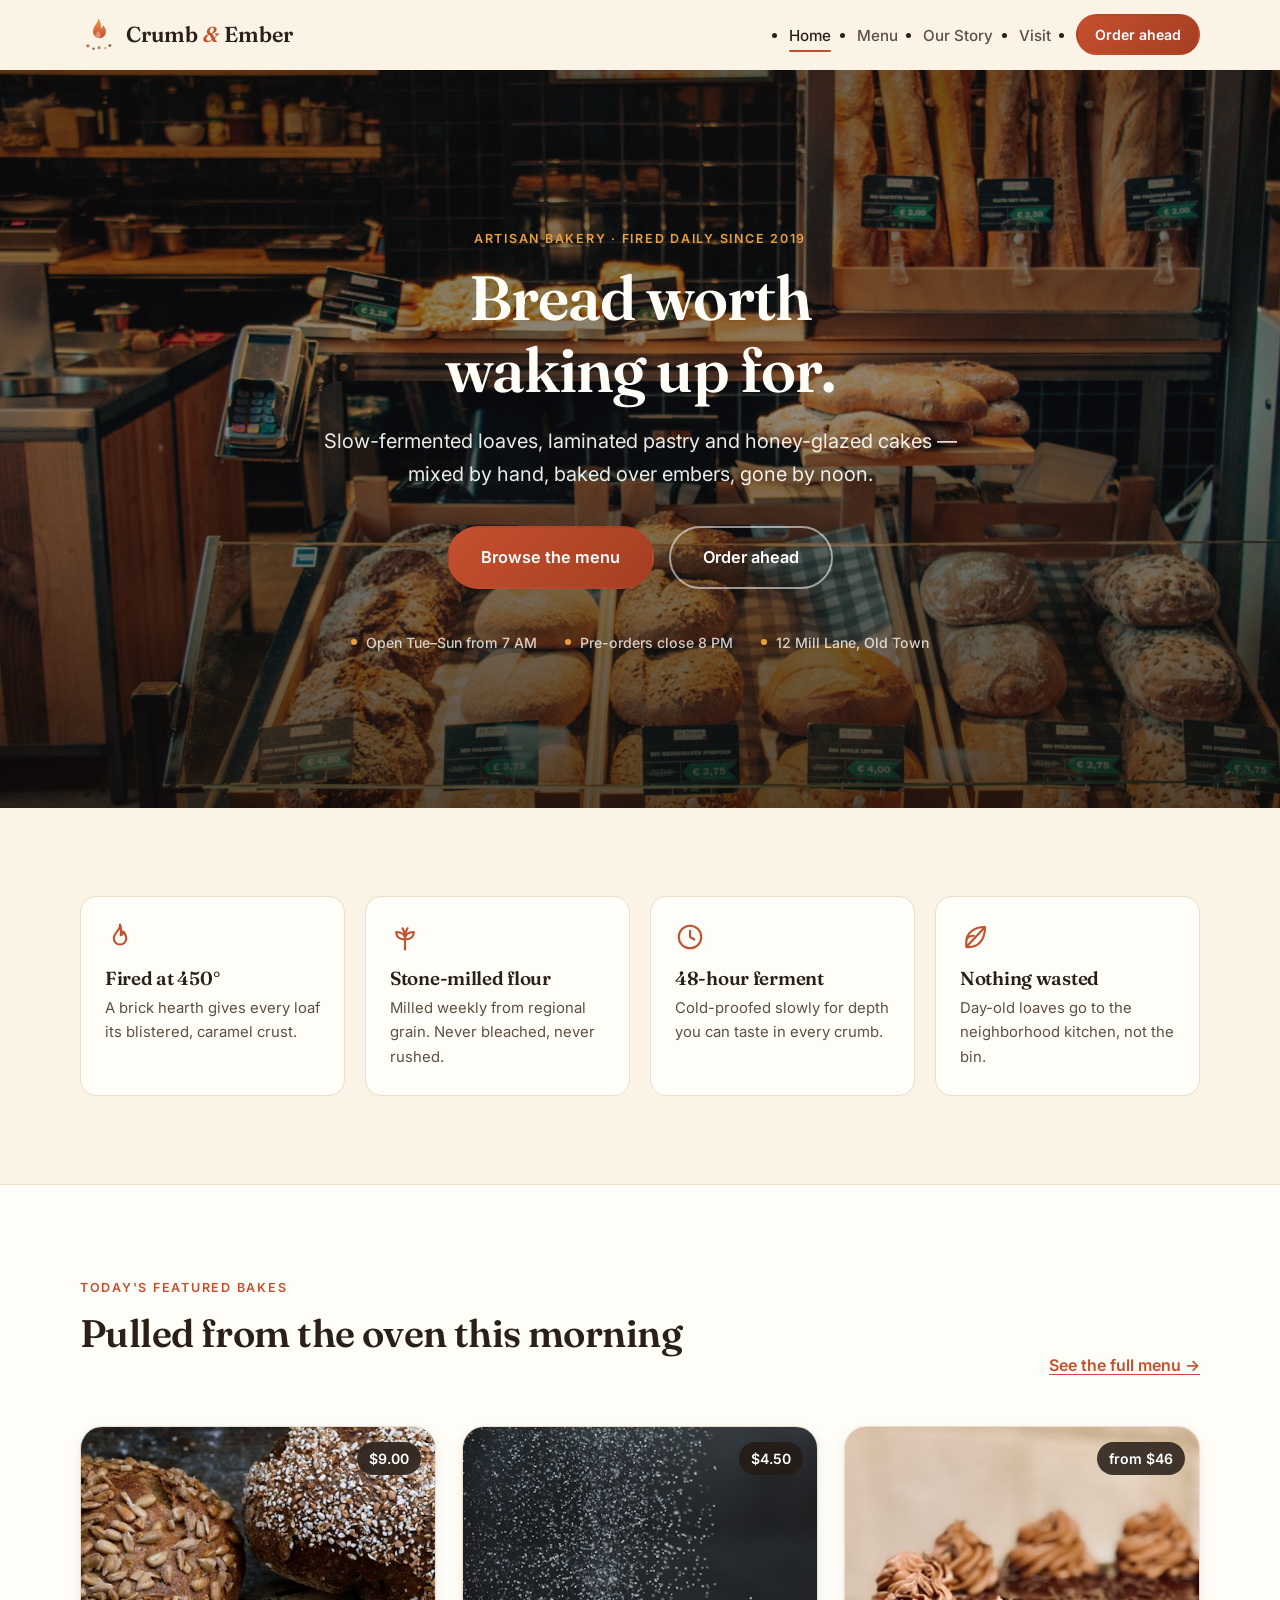
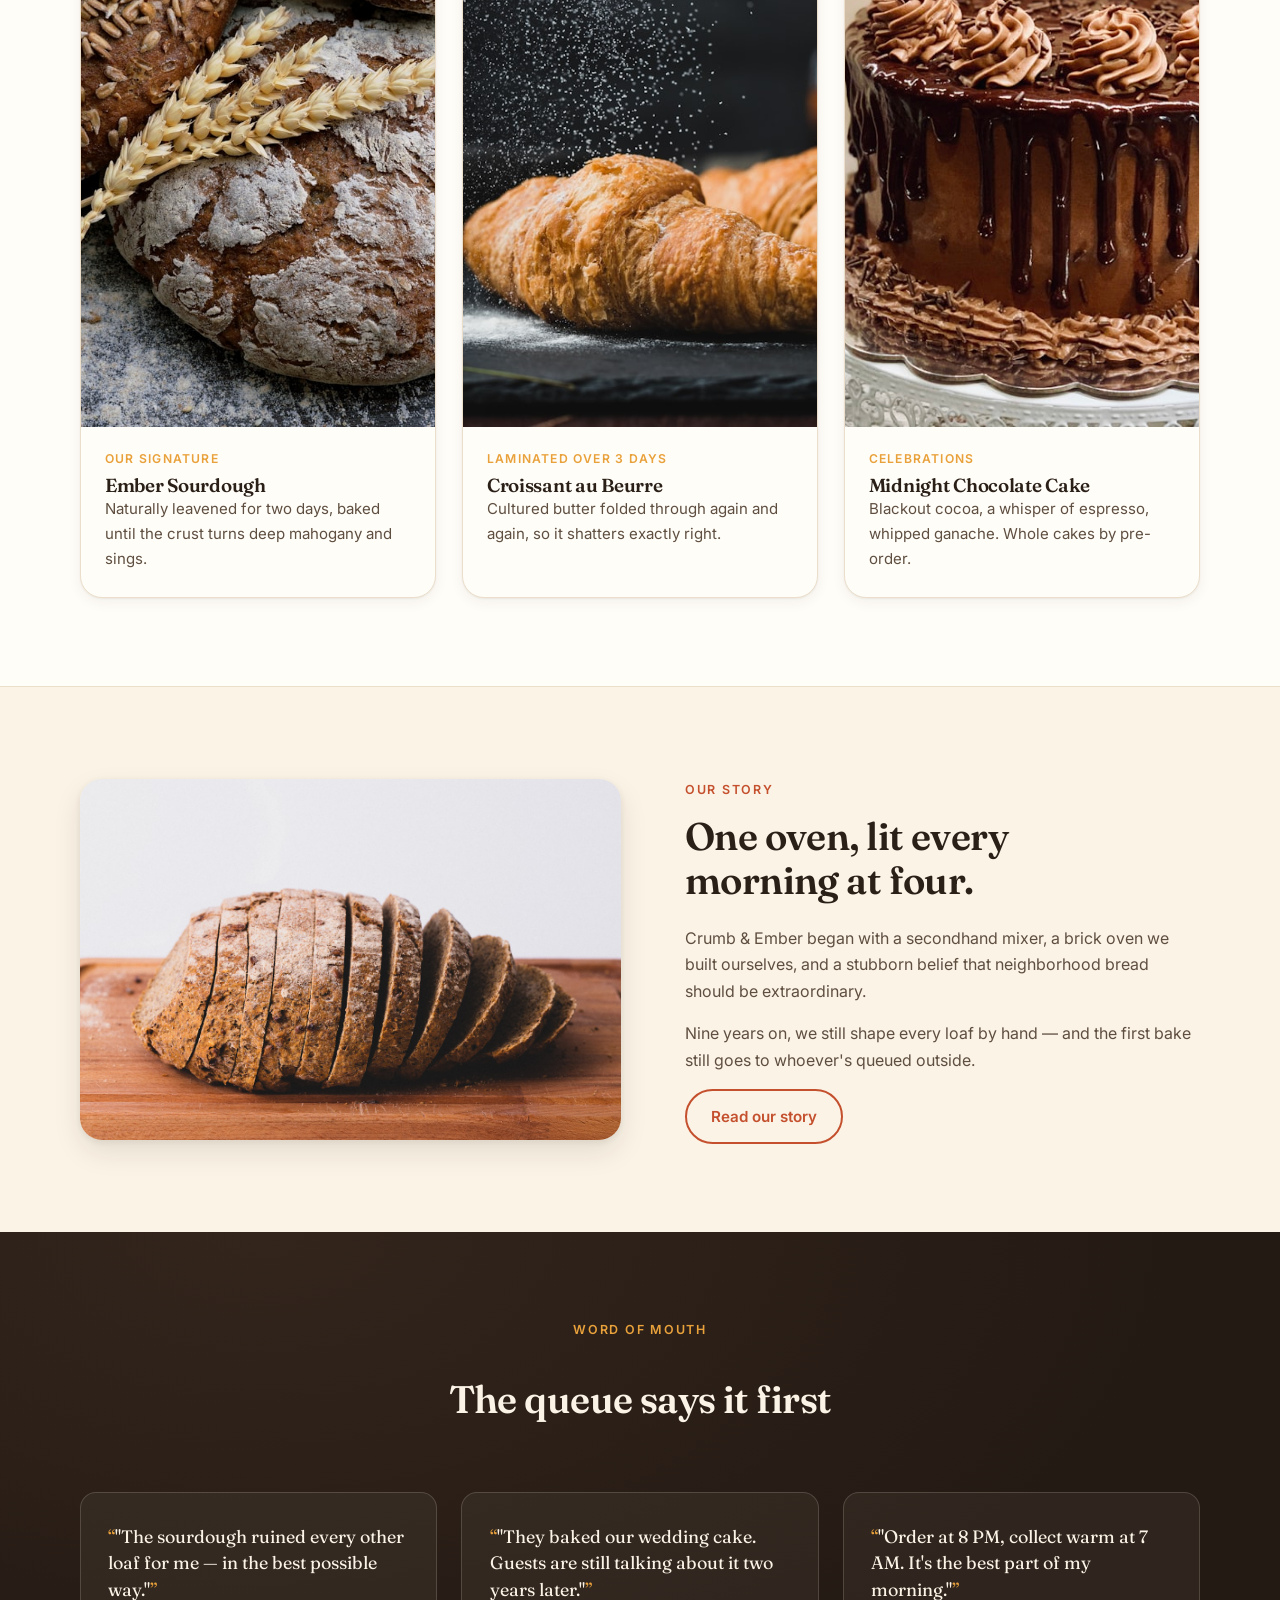
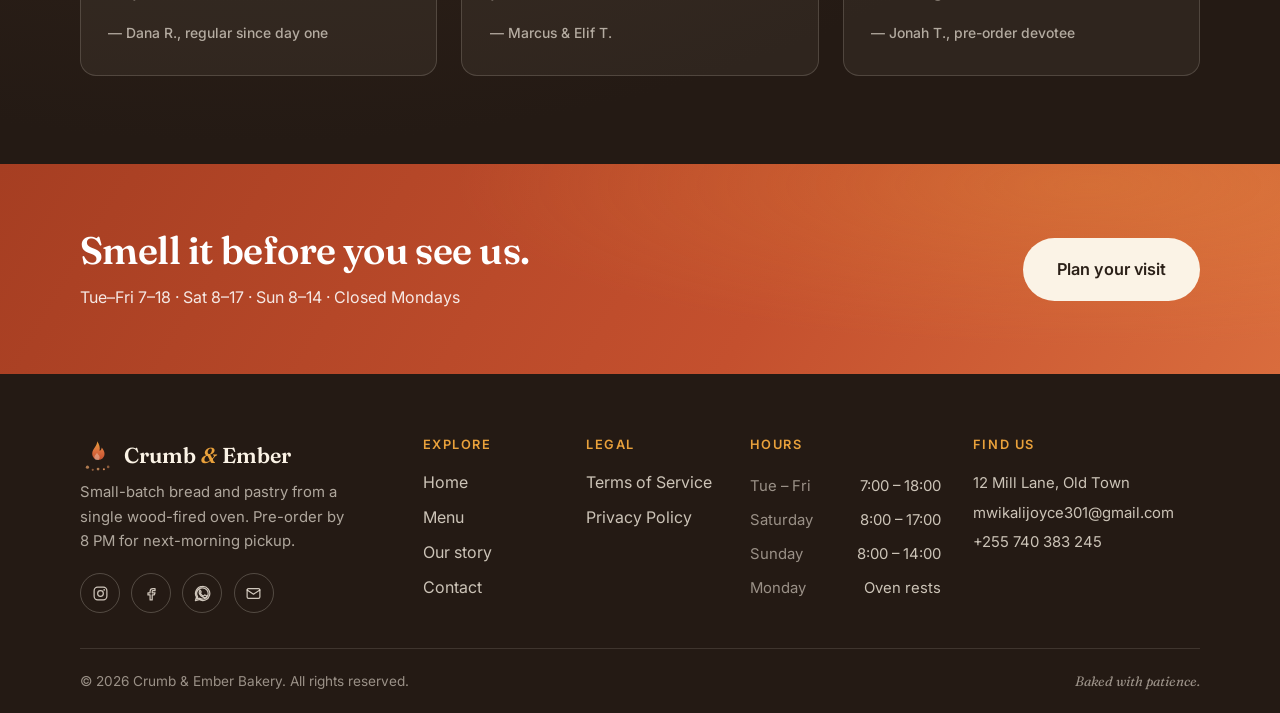
==== commit 403d2866: "Expand menu, add legal pages, contact channels, back-to-top, hamburger polish, SEO/sitemap" ====
--- a/index.html
+++ b/index.html
@@ -12,11 +12,37 @@
     <meta property="og:site_name" content="Crumb &amp; Ember">
     <meta property="og:title" content="Crumb &amp; Ember — Wood-Fired Artisan Bakery">
     <meta property="og:description" content="Bread worth waking up for. Slow-fermented loaves and pastry, baked over embers before sunrise.">
-    <meta property="og:image" content="assets/img/hero-bread.jpg">
+    <meta property="og:image" content="https://crumb-and-ember-ten.vercel.app/assets/img/hero-bread.jpg">
+    <meta property="og:url" content="https://crumb-and-ember-ten.vercel.app/">
+    <link rel="canonical" href="https://crumb-and-ember-ten.vercel.app/">
     <link rel="preconnect" href="https://fonts.googleapis.com">
     <link rel="preconnect" href="https://fonts.gstatic.com" crossorigin>
     <link rel="stylesheet" href="https://fonts.googleapis.com/css2?family=Fraunces:opsz,wght@9..144,400;9..144,500;9..144,600;9..144,700&family=Inter:wght@400;500;600&display=swap">
     <link rel="stylesheet" href="assets/css/styles.css">
+    <script type="application/ld+json">
+    {
+      "@context": "https://schema.org",
+      "@type": "Bakery",
+      "name": "Crumb & Ember",
+      "description": "Wood-fired artisan bakery. Slow-fermented sourdough, laminated pastry and celebration cakes.",
+      "url": "https://crumb-and-ember-ten.vercel.app/",
+      "image": "https://crumb-and-ember-ten.vercel.app/assets/img/hero-bread.jpg",
+      "telephone": "+255740383245",
+      "email": "mwikalijoyce301@gmail.com",
+      "priceRange": "$$",
+      "currenciesAccepted": "USD",
+      "address": {
+        "@type": "PostalAddress",
+        "streetAddress": "12 Mill Lane, Old Town",
+        "addressCountry": "TZ"
+      },
+      "openingHoursSpecification": [
+        { "@type": "OpeningHoursSpecification", "dayOfWeek": ["Tuesday", "Wednesday", "Thursday", "Friday"], "opens": "07:00", "closes": "18:00" },
+        { "@type": "OpeningHoursSpecification", "dayOfWeek": "Saturday", "opens": "08:00", "closes": "17:00" },
+        { "@type": "OpeningHoursSpecification", "dayOfWeek": "Sunday", "opens": "08:00", "closes": "14:00" }
+      ]
+    }
+    </script>
 </head>
 <body>
     <a class="skip-link" href="#main">Skip to content</a>
@@ -201,7 +227,8 @@
                 <ul class="socials" role="list">
                     <li><a href="#" aria-label="Instagram"><svg viewBox="0 0 24 24" aria-hidden="true"><rect x="3" y="3" width="18" height="18" rx="5"/><circle cx="12" cy="12" r="4"/><circle cx="17.2" cy="6.8" r="1.2" fill="currentColor" stroke="none"/></svg></a></li>
                     <li><a href="#" aria-label="Facebook"><svg viewBox="0 0 24 24" aria-hidden="true"><path d="M14 8h3V5h-3a4 4 0 0 0-4 4v2H7v3h3v7h3v-7h3l1-3h-4V9a1 1 0 0 1 1-1z"/></svg></a></li>
-                    <li><a href="#" aria-label="Email newsletter"><svg viewBox="0 0 24 24" aria-hidden="true"><rect x="3" y="5" width="18" height="14" rx="2"/><path d="m3 7 9 6 9-6"/></svg></a></li>
+                    <li><a href="https://wa.me/255740383245" target="_blank" rel="noopener" aria-label="Chat on WhatsApp"><svg viewBox="0 0 24 24" fill="currentColor" stroke="none" aria-hidden="true"><path d="M12 2a9.9 9.9 0 0 0-8.5 15L2 22l5.2-1.4A10 10 0 1 0 12 2zm0 2a8 8 0 1 1-4.1 14.9l-.5-.3-3 .8.8-2.9-.3-.5A8 8 0 0 1 12 4zm-3.1 4.2c-.2 0-.5.1-.7.4-.2.3-.9.9-.9 2.1s.9 2.4 1 2.6c.1.2 1.8 2.9 4.5 3.9 2.2.9 2.7.7 3.2.7.5-.1 1.6-.7 1.8-1.3.2-.6.2-1.2.2-1.3-.1-.1-.3-.2-.6-.3l-2-.9c-.3-.1-.5-.2-.7.1l-.9 1.1c-.2.2-.3.3-.6.1-.3-.1-1.3-.5-2.4-1.5-.9-.8-1.5-1.8-1.7-2.1-.2-.3 0-.5.1-.6l.5-.6c.1-.2.2-.3.3-.5.1-.2 0-.4 0-.5l-.9-2.1c-.2-.5-.4-.4-.6-.4h-.6z"/></svg></a></li>
+                    <li><a href="mailto:mwikalijoyce301@gmail.com" aria-label="Email us"><svg viewBox="0 0 24 24" aria-hidden="true"><rect x="3" y="5" width="18" height="14" rx="2"/><path d="m3 7 9 6 9-6"/></svg></a></li>
                 </ul>
             </div>
             <nav class="footer-nav" aria-label="Footer navigation">
@@ -211,6 +238,13 @@
                     <li><a href="products.html">Menu</a></li>
                     <li><a href="about.html">Our story</a></li>
                     <li><a href="contact.html">Contact</a></li>
+                </ul>
+            </nav>
+            <nav class="footer-nav" aria-label="Legal">
+                <h3>Legal</h3>
+                <ul role="list">
+                    <li><a href="terms.html">Terms of Service</a></li>
+                    <li><a href="privacy.html">Privacy Policy</a></li>
                 </ul>
             </nav>
             <div class="footer-hours">
@@ -226,8 +260,8 @@
                 <h3>Find us</h3>
                 <address>
                     12 Mill Lane, Old Town<br>
-                    <a href="mailto:hello@crumbandember.example">hello@crumbandember.example</a><br>
-                    <a href="tel:+15551234567">(555) 123-4567</a>
+                    <a href="mailto:mwikalijoyce301@gmail.com">mwikalijoyce301@gmail.com</a><br>
+                    <a href="tel:+255740383245">+255 740 383 245</a>
                 </address>
             </div>
         </div>
@@ -237,6 +271,10 @@
         </div>
     </footer>
 
+    <button class="to-top" type="button" data-to-top aria-hidden="true" tabindex="-1">
+        <svg viewBox="0 0 24 24" aria-hidden="true"><path d="M12 19V5m0 0-6 6m6-6 6 6"/></svg>
+    </button>
+
     <script src="assets/js/main.js" defer></script>
 </body>
 </html>
--- a/assets/css/styles.css
+++ b/assets/css/styles.css
@@ -787,8 +787,8 @@
 
 .footer-grid {
     display: grid;
-    grid-template-columns: 1.4fr .7fr .9fr .9fr;
-    gap: 2.2rem;
+    grid-template-columns: 1.3fr .55fr .55fr .8fr .95fr;
+    gap: 2rem;
     padding-block: clamp(2.8rem, 6vw, 4rem) 2.2rem;
 }
 
@@ -888,6 +888,92 @@
 .values-grid > .reveal:nth-child(3),
 .quote-grid > .reveal:nth-child(3),
 .team-grid > .reveal:nth-child(3) { transition-delay: .18s; }
+
+/* ---------- Back to top ---------- */
+
+.to-top {
+    position: fixed;
+    right: clamp(1rem, 3vw, 1.8rem);
+    bottom: clamp(1rem, 3vw, 1.8rem);
+    z-index: 40;
+    display: grid;
+    place-items: center;
+    width: 48px;
+    height: 48px;
+    border: none;
+    border-radius: 50%;
+    background: var(--ink);
+    color: #FBF3E6;
+    box-shadow: var(--shadow-md);
+    opacity: 0;
+    visibility: hidden;
+    transform: translateY(12px);
+    transition: opacity .25s ease, transform .25s ease, visibility .25s ease, background-color .15s ease;
+}
+
+.to-top.is-visible {
+    opacity: 1;
+    visibility: visible;
+    transform: none;
+}
+
+.to-top:hover { background: var(--ember); }
+
+.to-top svg {
+    width: 22px;
+    height: 22px;
+    fill: none;
+    stroke: currentColor;
+    stroke-width: 2;
+    stroke-linecap: round;
+    stroke-linejoin: round;
+}
+
+/* ---------- Currency / shipping note ---------- */
+
+.currency-note {
+    margin-bottom: 2.4rem;
+    padding: .95rem 1.25rem;
+    font-size: .93rem;
+    color: var(--ink-soft);
+    background: var(--surface);
+    border: 1px solid var(--line);
+    border-left: 4px solid var(--honey);
+    border-radius: var(--radius-sm);
+}
+
+.currency-note strong { color: var(--ink); }
+
+/* ---------- Plain page hero (legal) ---------- */
+
+.page-hero-plain {
+    background:
+        radial-gradient(120% 160% at 20% 0%, #33251C 0%, var(--dark) 60%);
+}
+
+.page-hero-plain p {
+    color: rgba(255, 253, 248, .65);
+    font-size: .92rem;
+}
+
+/* ---------- Legal prose ---------- */
+
+.prose h2 {
+    margin-top: 2.4rem;
+    margin-bottom: .7rem;
+    font-size: 1.35rem;
+}
+
+.prose h2:first-child { margin-top: 0; }
+
+.prose ul {
+    display: grid;
+    gap: .45rem;
+    padding-left: 1.3rem;
+    margin-bottom: 1.2rem;
+}
+
+.prose li::marker { color: var(--ember); }
 
 /* ---------- Responsive ---------- */
 
@@ -938,6 +1024,23 @@
 
     .site-nav a[aria-current="page"] { color: var(--honey); }
 
+    .site-nav ul li {
+        opacity: 0;
+        transform: translateY(14px);
+        transition: opacity .35s ease, transform .35s ease;
+    }
+
+    .nav-open .site-nav ul li {
+        opacity: 1;
+        transform: none;
+    }
+
+    .nav-open .site-nav ul li:nth-child(1) { transition-delay: .06s; }
+    .nav-open .site-nav ul li:nth-child(2) { transition-delay: .12s; }
+    .nav-open .site-nav ul li:nth-child(3) { transition-delay: .18s; }
+    .nav-open .site-nav ul li:nth-child(4) { transition-delay: .24s; }
+    .nav-open .site-nav ul li:nth-child(5) { transition-delay: .30s; }
+
     .section-head { flex-direction: column; align-items: flex-start; }
 
     .card-grid,
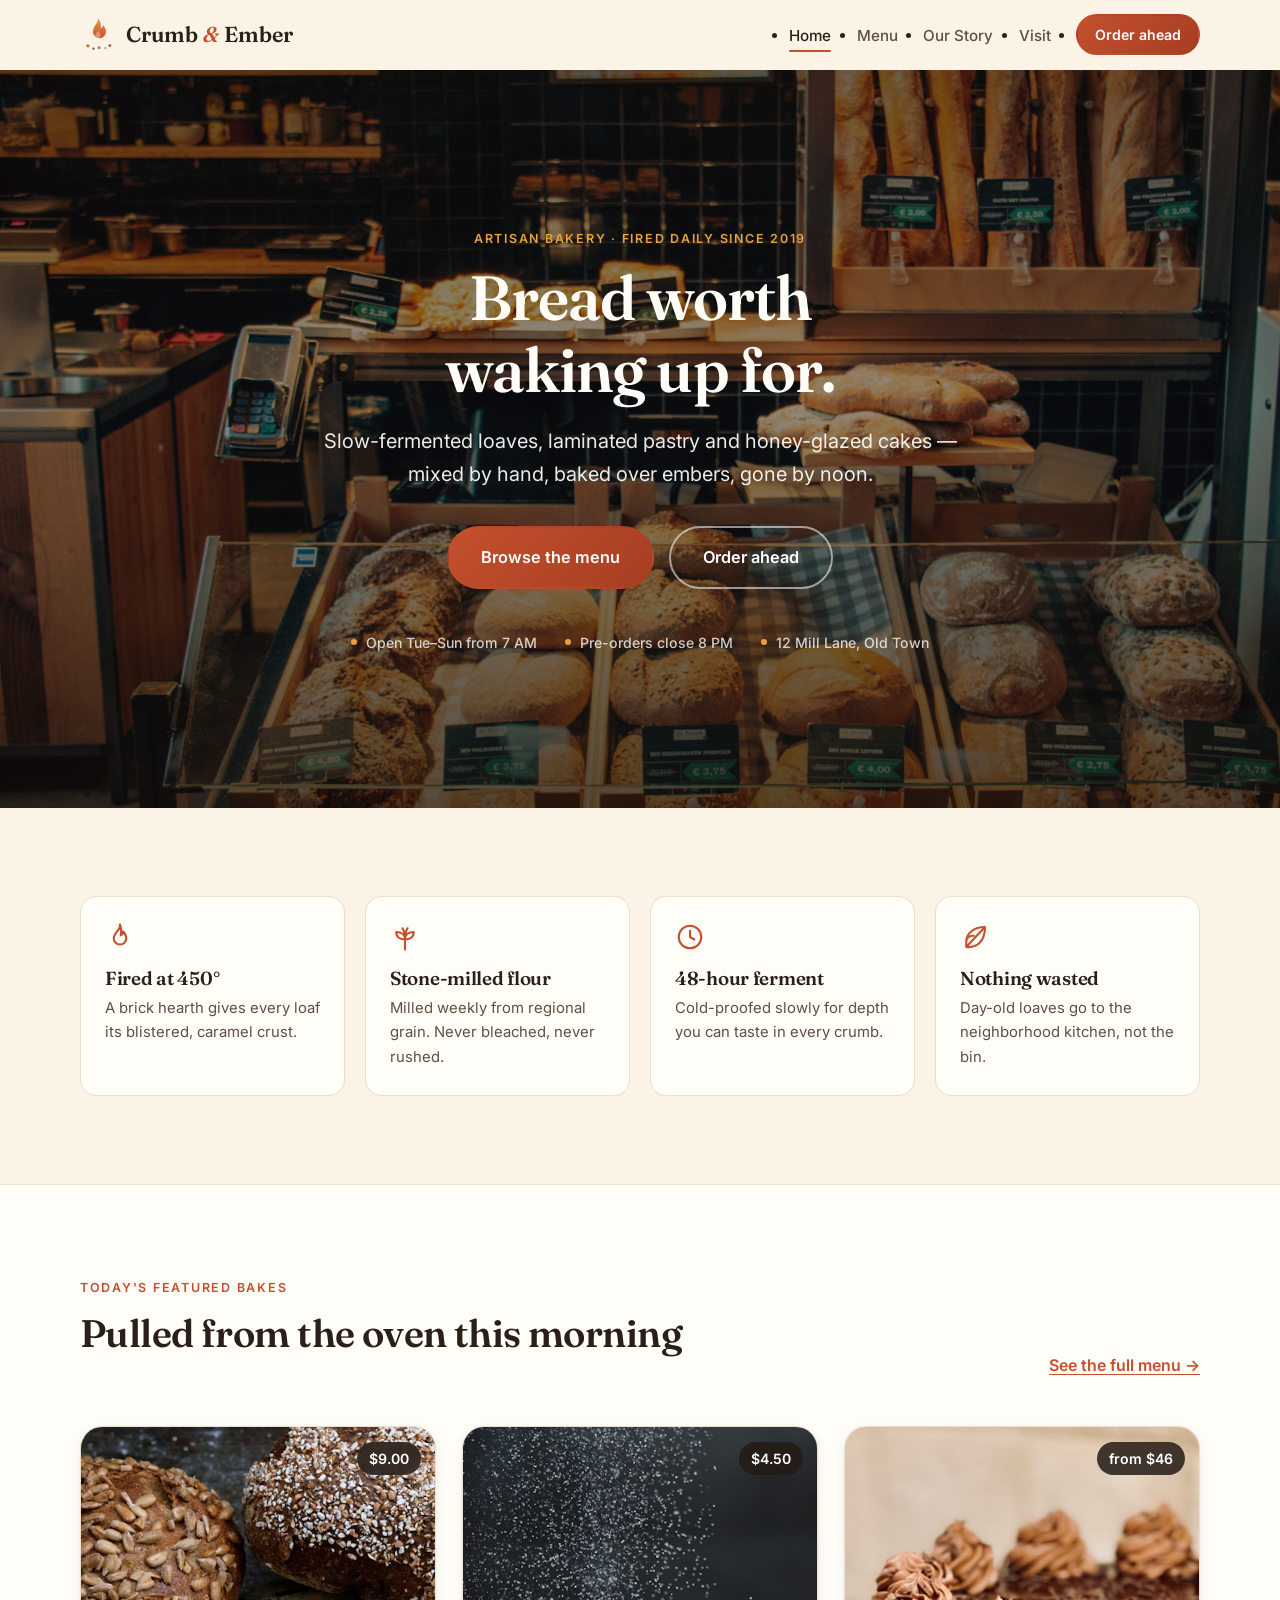
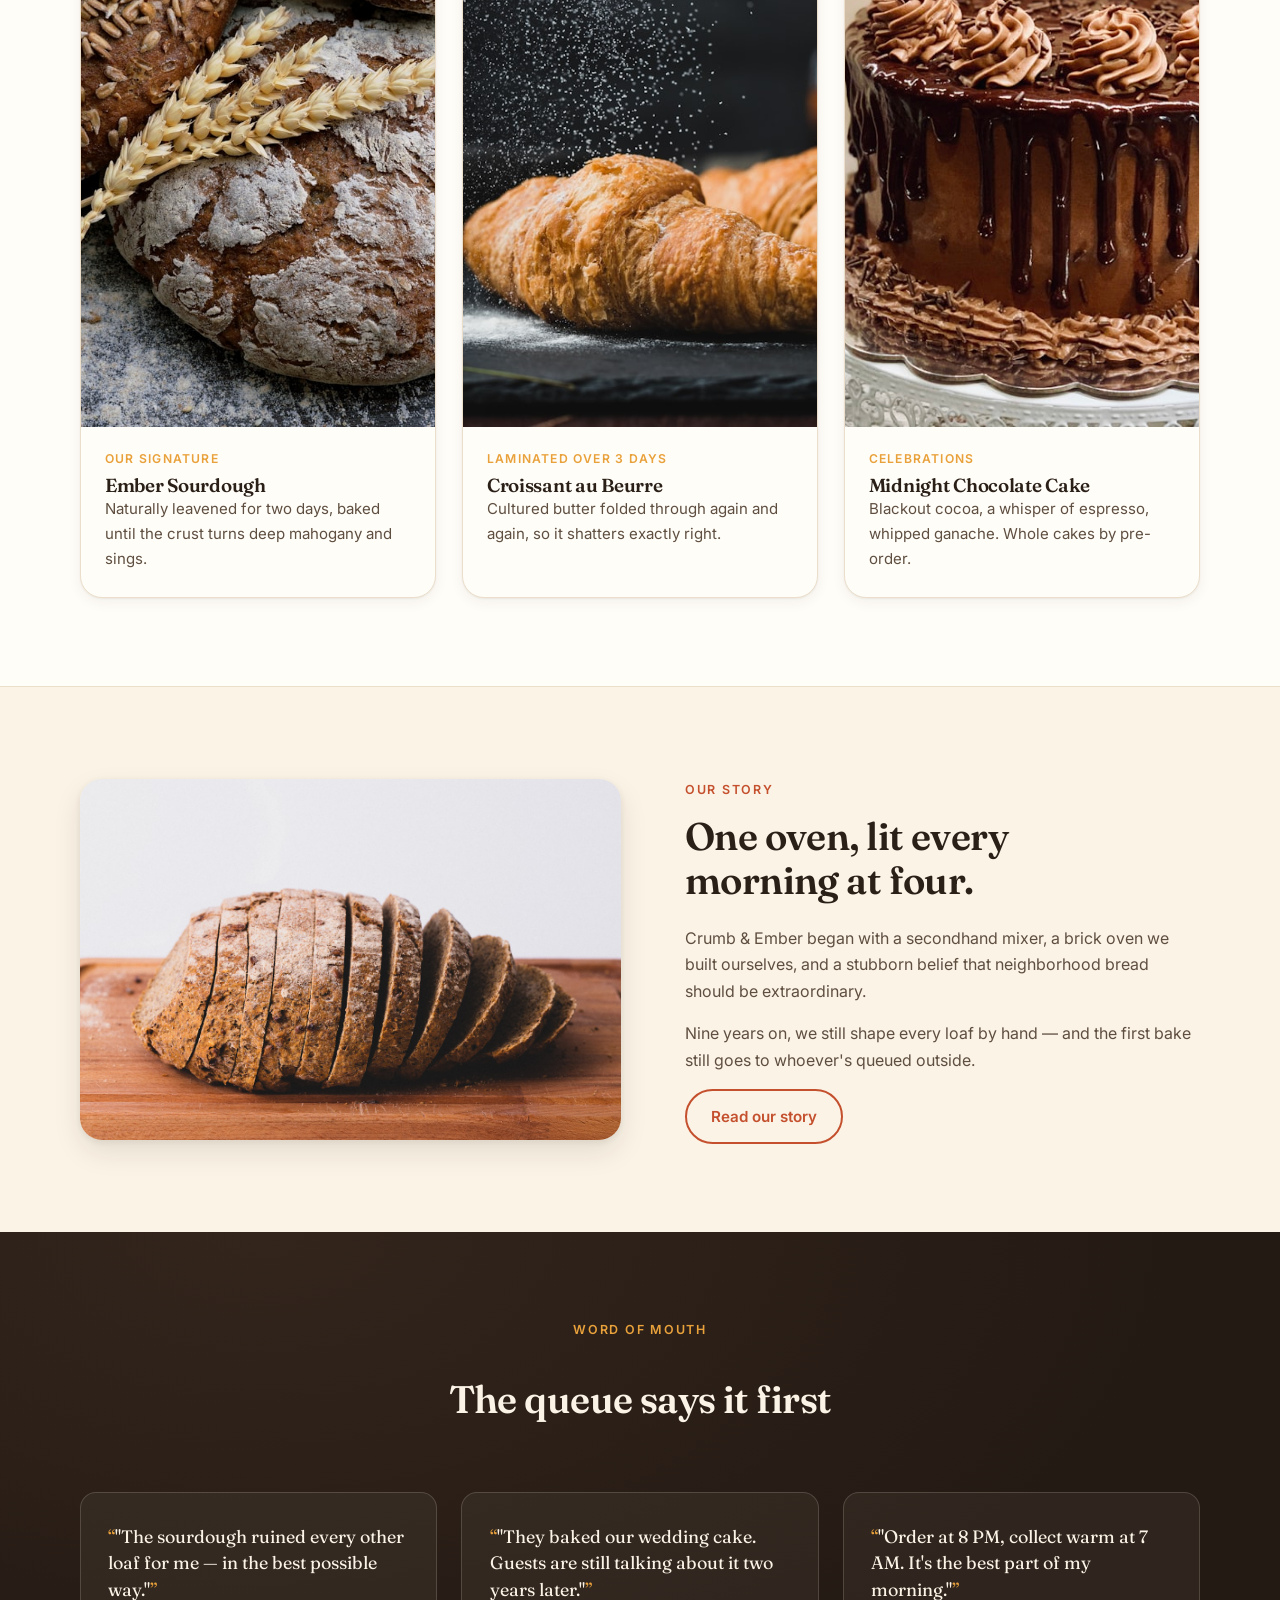
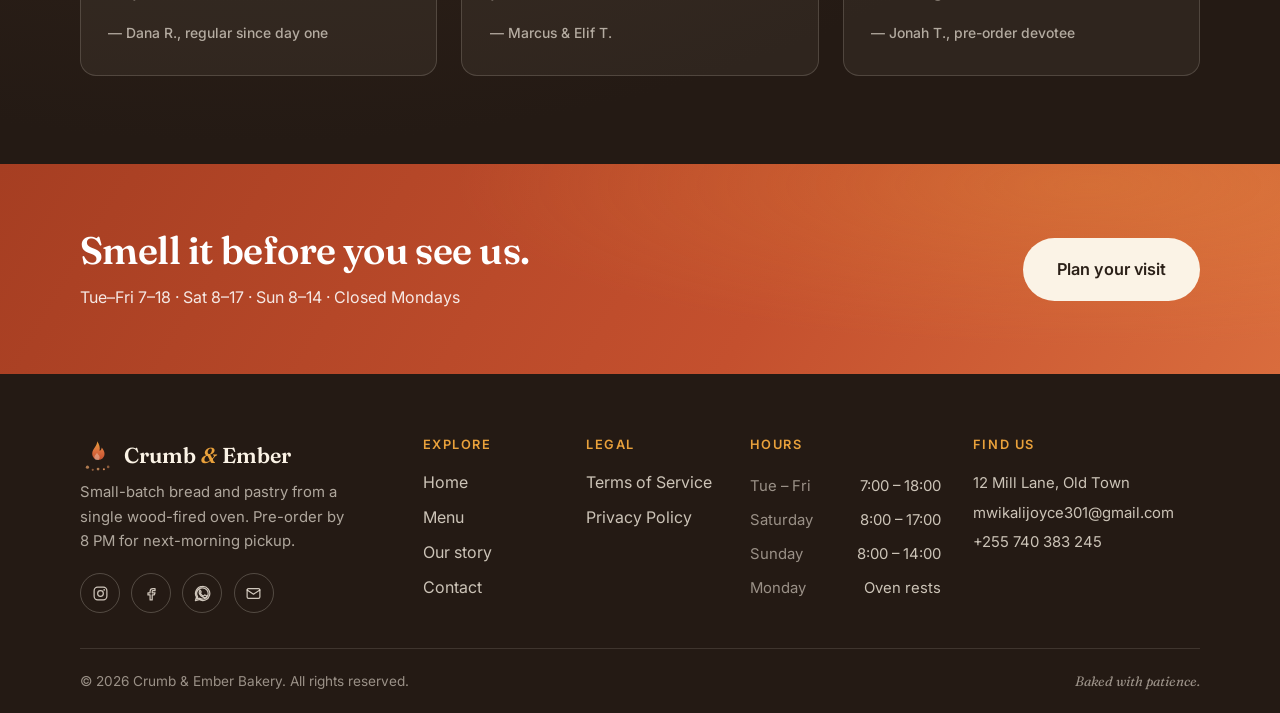
==== commit 47af388e: "Classic three-line hamburger icon with smooth X morph" ====
--- a/index.html
+++ b/index.html
@@ -54,7 +54,7 @@
                 <span class="brand-name">Crumb&nbsp;<span class="amp">&amp;</span>&nbsp;Ember</span>
             </a>
             <button class="nav-toggle" type="button" data-nav-toggle aria-expanded="false" aria-controls="site-nav">
-                <span class="nav-toggle-box" aria-hidden="true"><i></i><i></i></span>
+                <span class="nav-toggle-box" aria-hidden="true"><i></i><i></i><i></i></span>
                 <span class="visually-hidden">Menu</span>
             </button>
             <nav id="site-nav" class="site-nav" data-nav aria-label="Main navigation">
--- a/assets/css/styles.css
+++ b/assets/css/styles.css
@@ -258,21 +258,22 @@
 
 .nav-toggle-box {
     display: grid;
-    gap: 5px;
+    gap: 4.5px;
     place-content: center;
 }
 
 .nav-toggle i {
     display: block;
-    width: 20px;
+    width: 18px;
     height: 2px;
     background: var(--ink);
     border-radius: 2px;
-    transition: transform .25s ease;
-}
-
-.nav-open .nav-toggle i:first-child { transform: translateY(3.5px) rotate(45deg); }
-.nav-open .nav-toggle i:last-child  { transform: translateY(-3.5px) rotate(-45deg); }
+    transition: transform .28s ease, opacity .2s ease;
+}
+
+.nav-open .nav-toggle i:nth-child(1) { transform: translateY(6.5px) rotate(45deg); }
+.nav-open .nav-toggle i:nth-child(2) { opacity: 0; transform: scaleX(.4); }
+.nav-open .nav-toggle i:nth-child(3) { transform: translateY(-6.5px) rotate(-45deg); }
 
 .site-nav ul {
     display: flex;
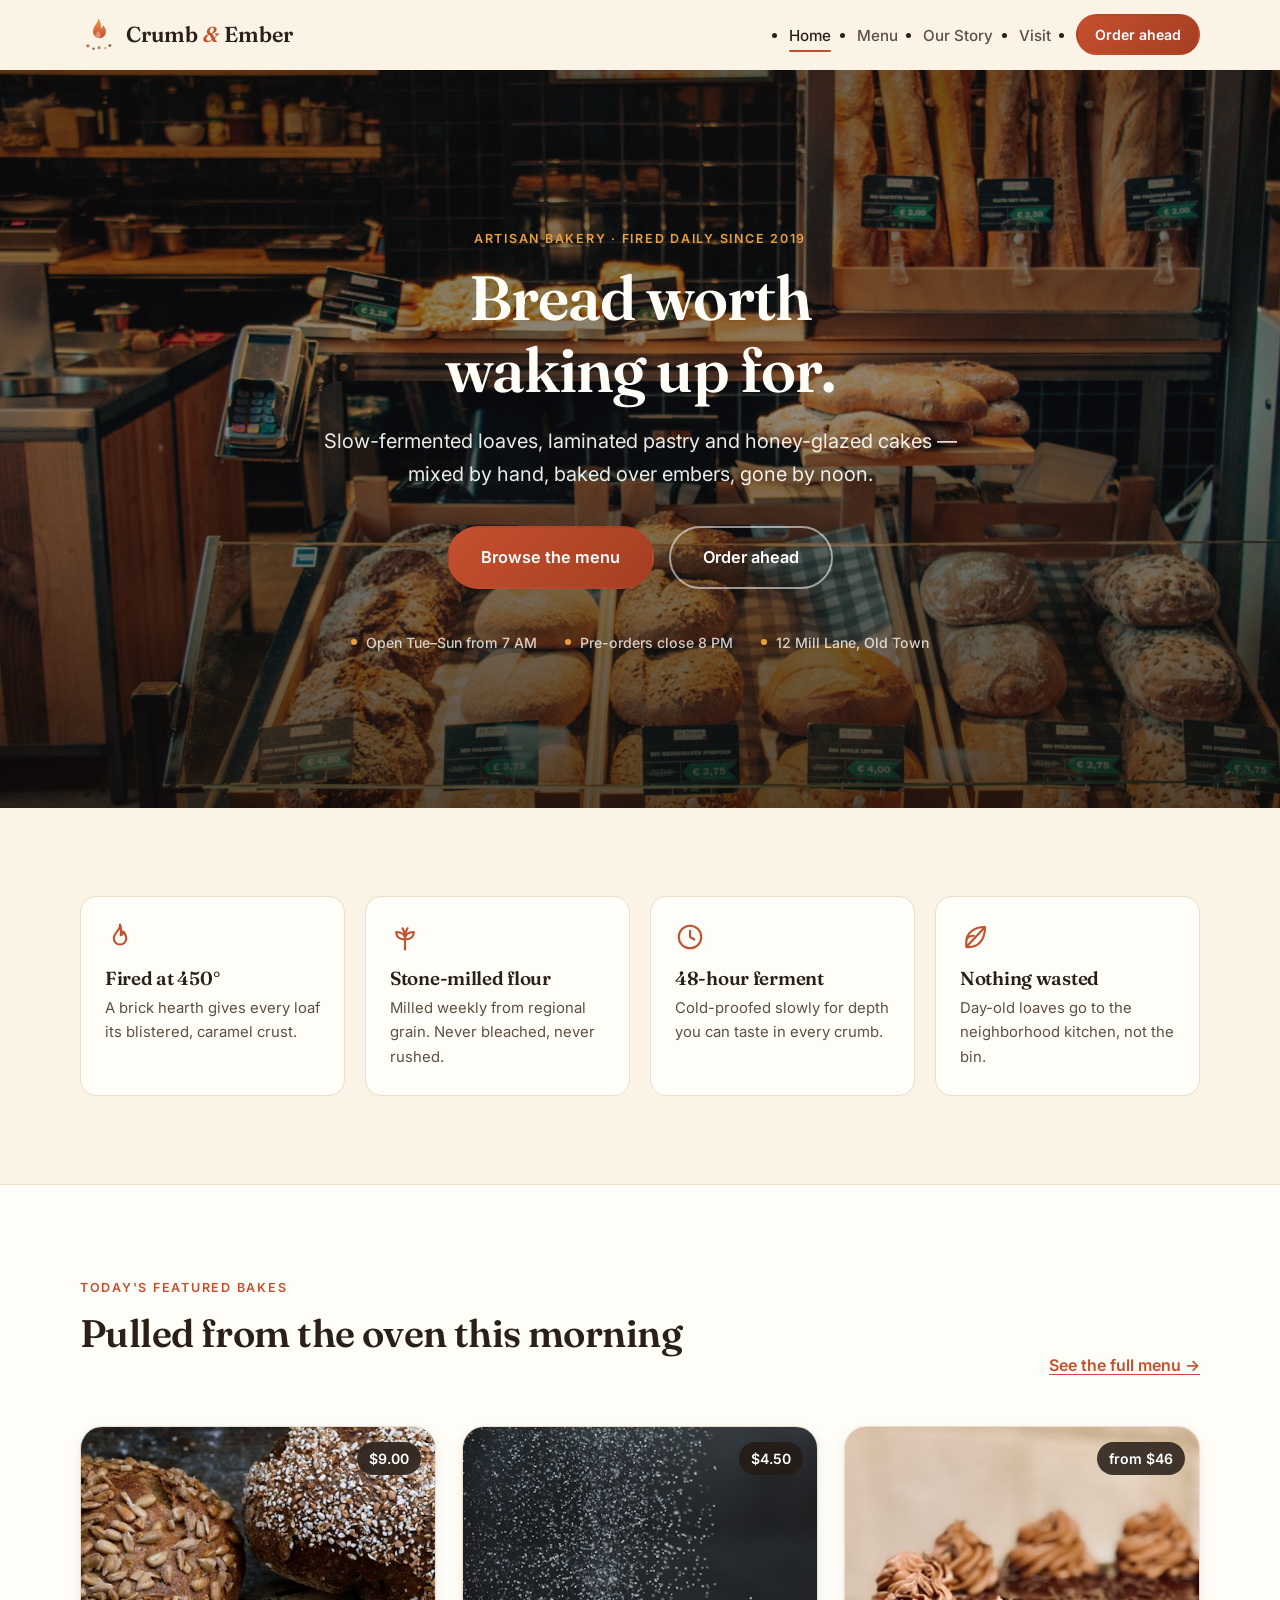
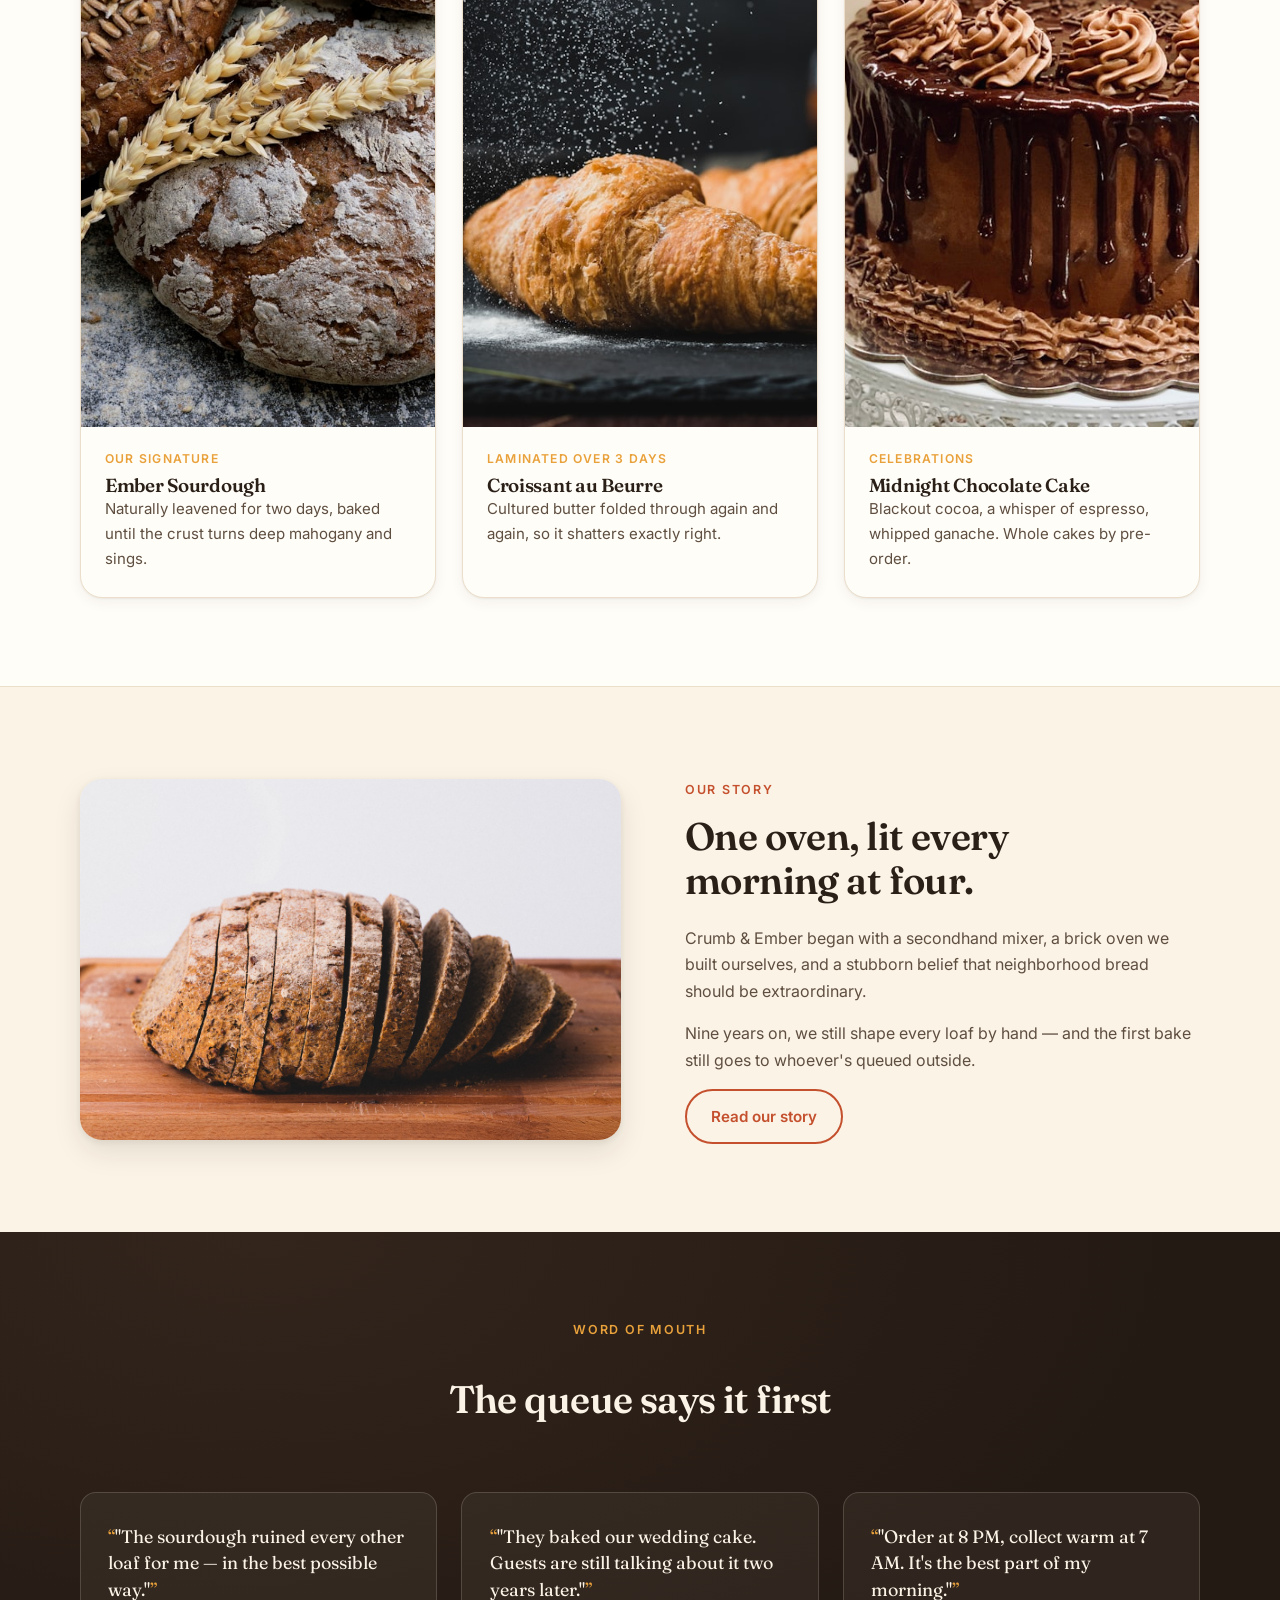
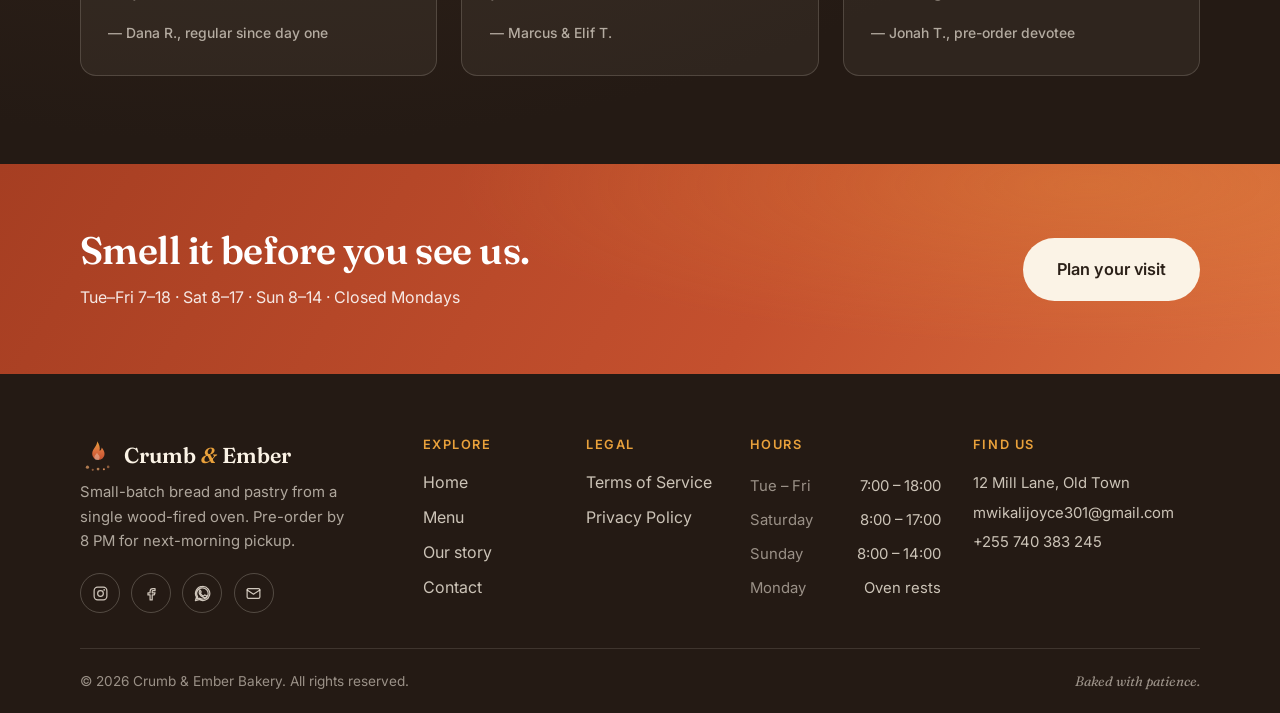
==== commit f71bf47e: "Mobile nav: right-side slide-in drawer with contact info, legal links, socials; backdrop close" ====
--- a/index.html
+++ b/index.html
@@ -57,14 +57,32 @@
                 <span class="nav-toggle-box" aria-hidden="true"><i></i><i></i><i></i></span>
                 <span class="visually-hidden">Menu</span>
             </button>
+            <div class="nav-backdrop" data-nav-backdrop aria-hidden="true"></div>
             <nav id="site-nav" class="site-nav" data-nav aria-label="Main navigation">
-                <ul>
+                <ul class="nav-list">
                     <li><a href="index.html" aria-current="page">Home</a></li>
                     <li><a href="products.html">Menu</a></li>
                     <li><a href="about.html">Our Story</a></li>
                     <li><a href="contact.html">Visit</a></li>
-                    <li><a class="btn btn-primary btn-sm" href="contact.html#order">Order ahead</a></li>
-                </ul>
+                    <li class="nav-item-cta"><a class="btn btn-primary btn-sm" href="contact.html#order">Order ahead</a></li>
+                </ul>
+                <div class="nav-extra">
+                    <ul class="nav-legal" role="list">
+                        <li><a href="terms.html">Terms of Service</a></li>
+                        <li><a href="privacy.html">Privacy Policy</a></li>
+                    </ul>
+                    <div class="nav-reach">
+                        <a href="tel:+255740383245">+255 740 383 245</a>
+                        <a href="mailto:mwikalijoyce301@gmail.com">mwikalijoyce301@gmail.com</a>
+                        <span>12 Mill Lane, Old Town<br>Tue–Fri 7–18 · Sat 8–17 · Sun 8–14 · Mon oven rests</span>
+                    </div>
+                    <ul class="socials" role="list">
+                        <li><a href="#" aria-label="Instagram"><svg viewBox="0 0 24 24" aria-hidden="true"><rect x="3" y="3" width="18" height="18" rx="5"/><circle cx="12" cy="12" r="4"/><circle cx="17.2" cy="6.8" r="1.2" fill="currentColor" stroke="none"/></svg></a></li>
+                        <li><a href="#" aria-label="Facebook"><svg viewBox="0 0 24 24" aria-hidden="true"><path d="M14 8h3V5h-3a4 4 0 0 0-4 4v2H7v3h3v-7h3l1-3h-4V9a1 1 0 0 1 1-1z"/></svg></a></li>
+                        <li><a href="https://wa.me/255740383245" target="_blank" rel="noopener" aria-label="Chat on WhatsApp"><svg viewBox="0 0 24 24" fill="currentColor" stroke="none" aria-hidden="true"><path d="M12 2a9.9 9.9 0 0 0-8.5 15L2 22l5.2-1.4A10 10 0 1 0 12 2zm0 2a8 8 0 1 1-4.1 14.9l-.5-.3-3 .8.8-2.9-.3-.5A8 8 0 0 1 12 4zm-3.1 4.2c-.2 0-.5.1-.7.4-.2.3-.9.9-.9 2.1s.9 2.4 1 2.6c.1.2 1.8 2.9 4.5 3.9 2.2.9 2.7.7 3.2.7.5-.1 1.6-.7 1.8-1.3.2-.6.2-1.2.2-1.3-.1-.1-.3-.2-.6-.3l-2-.9c-.3-.1-.5-.2-.7.1l-.9 1.1c-.2.2-.3.3-.6.1-.3-.1-1.3-.5-2.4-1.5-.9-.8-1.5-1.8-1.7-2.1-.2-.3 0-.5.1-.6l.5-.6c.1-.2.2-.3.3-.5.1-.2 0-.4 0-.5l-.9-2.1c-.2-.5-.4-.4-.6-.4h-.6z"/></svg></a></li>
+                        <li><a href="mailto:mwikalijoyce301@gmail.com" aria-label="Email us"><svg viewBox="0 0 24 24" aria-hidden="true"><rect x="3" y="5" width="18" height="14" rx="2"/><path d="m3 7 9 6 9-6"/></svg></a></li>
+                    </ul>
+                </div>
             </nav>
         </div>
     </header>
--- a/assets/css/styles.css
+++ b/assets/css/styles.css
@@ -271,9 +271,9 @@
     transition: transform .28s ease, opacity .2s ease;
 }
 
-.nav-open .nav-toggle i:nth-child(1) { transform: translateY(6.5px) rotate(45deg); }
-.nav-open .nav-toggle i:nth-child(2) { opacity: 0; transform: scaleX(.4); }
-.nav-open .nav-toggle i:nth-child(3) { transform: translateY(-6.5px) rotate(-45deg); }
+body.nav-open .nav-toggle i:nth-child(1) { transform: translateY(6.5px) rotate(45deg); }
+body.nav-open .nav-toggle i:nth-child(2) { opacity: 0; transform: scaleX(.4); }
+body.nav-open .nav-toggle i:nth-child(3) { transform: translateY(-6.5px) rotate(-45deg); }
 
 .site-nav ul {
     display: flex;
@@ -307,6 +307,11 @@
 
 .site-nav a:not(.btn):hover::after,
 .site-nav a[aria-current="page"]::after { transform: scaleX(1); }
+
+/* Desktop: drawer extras & backdrop hidden */
+.nav-extra { display: none; }
+
+.nav-backdrop { display: none; }
 
 /* ---------- Hero (home) ---------- */
 
@@ -996,51 +1001,126 @@
 @media (max-width: 700px) {
     .nav-toggle { display: grid; }
 
+    .nav-backdrop {
+        display: block;
+        position: fixed;
+        inset: 0;
+        z-index: 54;
+        background: rgba(20, 12, 8, .55);
+        opacity: 0;
+        visibility: hidden;
+        transition: opacity .3s ease, visibility .3s ease;
+    }
+
+    body.nav-open .nav-backdrop { opacity: 1; visibility: visible; }
+
     .site-nav {
         position: fixed;
-        inset: 0;
+        top: 0;
+        right: 0;
+        bottom: 0;
         z-index: 55;
+        display: flex;
+        flex-direction: column;
+        justify-content: space-between;
+        width: min(340px, 86vw);
+        padding: clamp(5rem, 12vh, 6.5rem) 2rem 2rem;
+        overflow-y: auto;
+        text-align: left;
+        background: linear-gradient(165deg, #33251C 0%, var(--dark) 70%);
+        box-shadow: -22px 0 52px rgba(20, 12, 8, .45);
+        transform: translateX(105%);
+        visibility: hidden;
+        transition: transform .36s cubic-bezier(.22, .61, .36, 1), visibility .36s;
+    }
+
+    body.nav-open .site-nav {
+        transform: translateX(0);
+        visibility: visible;
+    }
+
+    .site-nav > ul {
+        flex-direction: column;
+        align-items: flex-start;
+        gap: 1.15rem;
+    }
+
+    .site-nav a:not(.btn):not(.nav-reach a):not(.socials a) {
+        font-family: var(--font-display);
+        font-size: 1.55rem;
+        color: #FBF3E6;
+    }
+
+    .site-nav a[aria-current="page"] { color: var(--honey); }
+
+    .nav-item-cta { margin-top: .9rem; }
+
+    /* Drawer extras */
+    .nav-extra {
         display: grid;
-        place-content: center;
-        text-align: center;
-        background: rgba(36, 26, 20, .97);
-        backdrop-filter: blur(8px);
+        gap: 1.35rem;
+        margin-top: 2.2rem;
+        padding-top: 1.7rem;
+        border-top: 1px solid rgba(251, 243, 230, .14);
+    }
+
+    .nav-legal {
+        display: flex;
+        flex-wrap: wrap;
+        gap: .4rem 1.4rem;
+    }
+
+    .nav-legal a {
+        font-size: .88rem;
+        color: rgba(251, 243, 230, .62);
+        text-decoration: none;
+    }
+
+    .nav-legal a:hover { color: var(--honey); }
+
+    .nav-reach {
+        display: grid;
+        gap: .3rem;
+        font-size: .93rem;
+    }
+
+    .nav-reach a {
+        color: #FBF3E6;
+        font-weight: 500;
+        text-decoration: none;
+    }
+
+    .nav-reach span {
+        color: rgba(251, 243, 230, .55);
+        font-size: .84rem;
+        line-height: 1.5;
+    }
+
+    .nav-extra .socials { margin-top: .1rem; }
+    .nav-extra .socials a { width: 38px; height: 38px; }
+
+    /* Staggered entrance */
+    .site-nav ul li,
+    .nav-extra > * {
         opacity: 0;
-        visibility: hidden;
-        transition: opacity .25s ease, visibility .25s ease;
-    }
-
-    .nav-open .site-nav { opacity: 1; visibility: visible; }
-
-    .site-nav ul {
-        flex-direction: column;
-        gap: 1.6rem;
-    }
-
-    .site-nav a:not(.btn) {
-        font-family: var(--font-display);
-        font-size: 1.7rem;
-        color: #FBF3E6;
-    }
-
-    .site-nav a[aria-current="page"] { color: var(--honey); }
-
-    .site-nav ul li {
-        opacity: 0;
-        transform: translateY(14px);
-        transition: opacity .35s ease, transform .35s ease;
-    }
-
-    .nav-open .site-nav ul li {
+        transform: translateX(18px);
+        transition: opacity .4s ease, transform .4s ease;
+    }
+
+    body.nav-open .site-nav ul li,
+    body.nav-open .nav-extra > * {
         opacity: 1;
         transform: none;
     }
 
-    .nav-open .site-nav ul li:nth-child(1) { transition-delay: .06s; }
-    .nav-open .site-nav ul li:nth-child(2) { transition-delay: .12s; }
-    .nav-open .site-nav ul li:nth-child(3) { transition-delay: .18s; }
-    .nav-open .site-nav ul li:nth-child(4) { transition-delay: .24s; }
-    .nav-open .site-nav ul li:nth-child(5) { transition-delay: .30s; }
+    body.nav-open .site-nav ul li:nth-child(1) { transition-delay: .08s; }
+    body.nav-open .site-nav ul li:nth-child(2) { transition-delay: .13s; }
+    body.nav-open .site-nav ul li:nth-child(3) { transition-delay: .18s; }
+    body.nav-open .site-nav ul li:nth-child(4) { transition-delay: .23s; }
+    body.nav-open .site-nav ul li:nth-child(5) { transition-delay: .28s; }
+    body.nav-open .nav-extra > *:nth-child(1) { transition-delay: .34s; }
+    body.nav-open .nav-extra > *:nth-child(2) { transition-delay: .40s; }
+    body.nav-open .nav-extra > *:nth-child(3) { transition-delay: .46s; }
 
     .section-head { flex-direction: column; align-items: flex-start; }
 
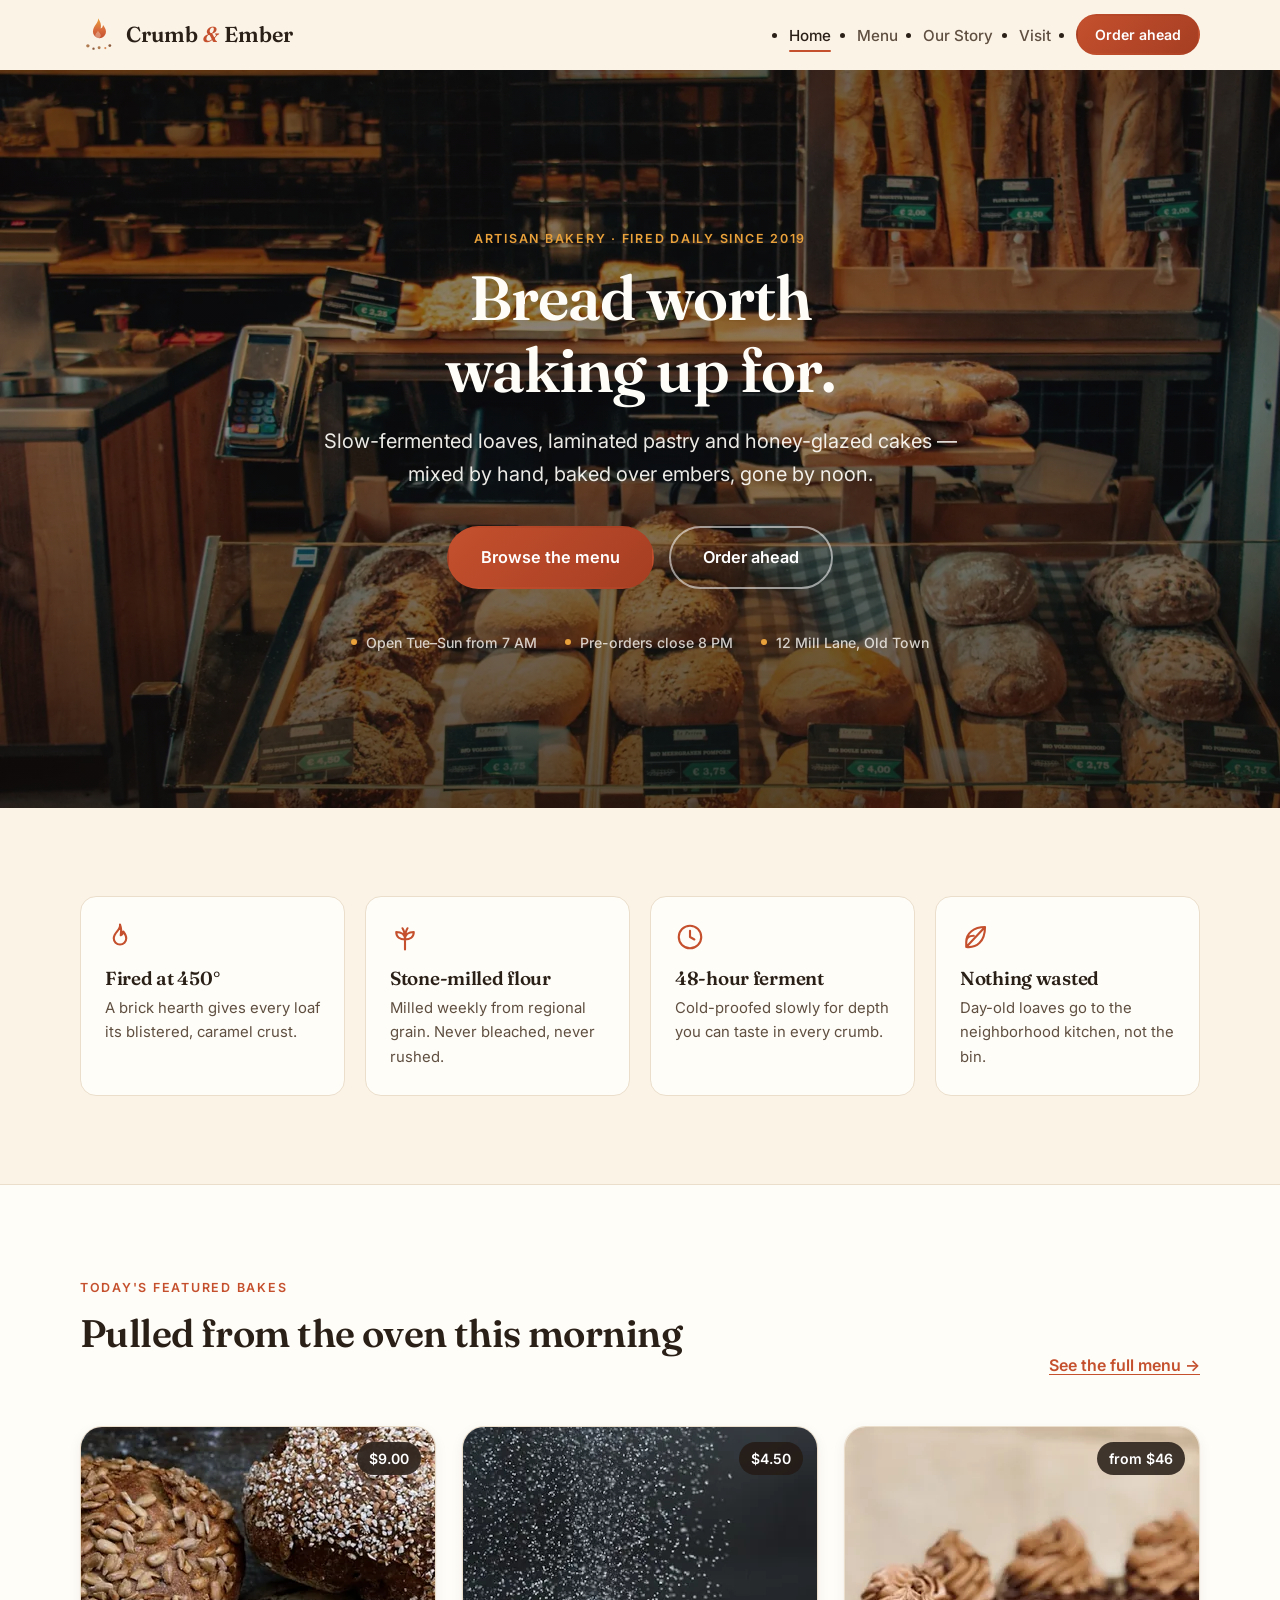
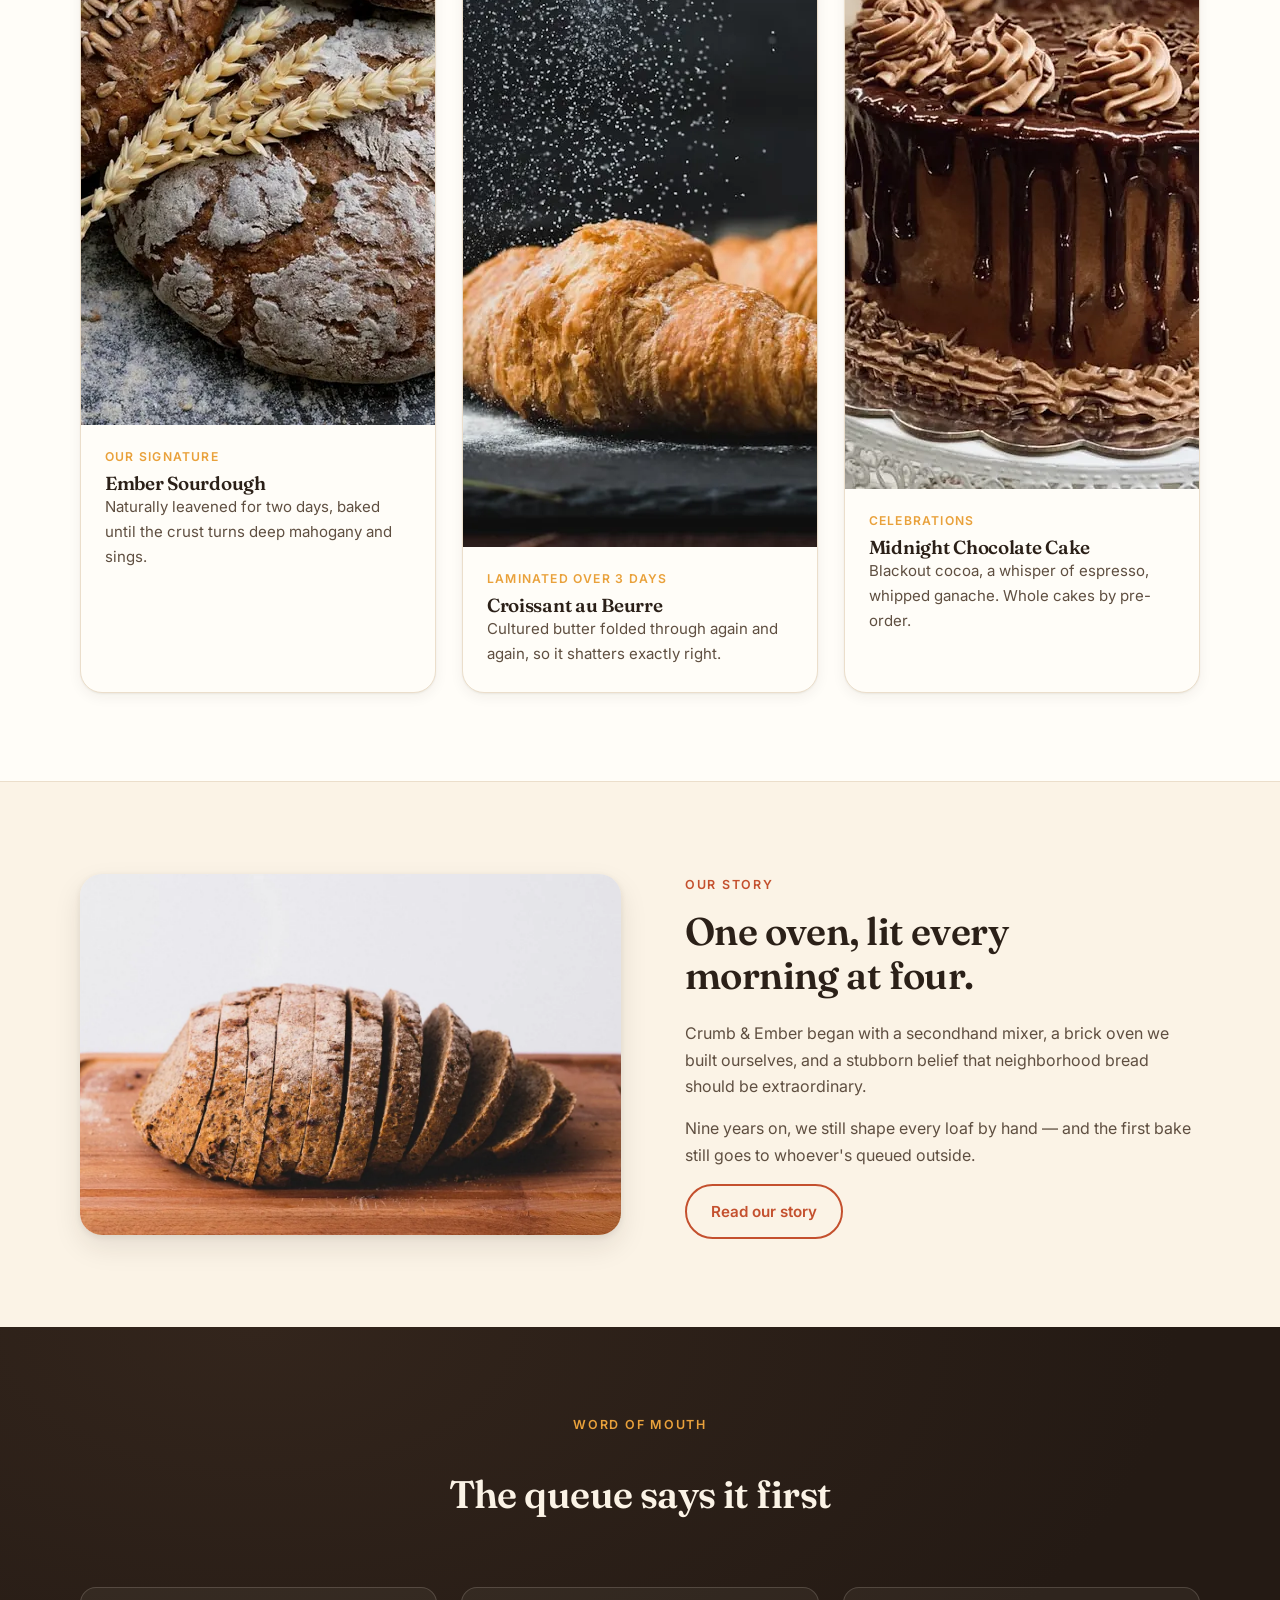
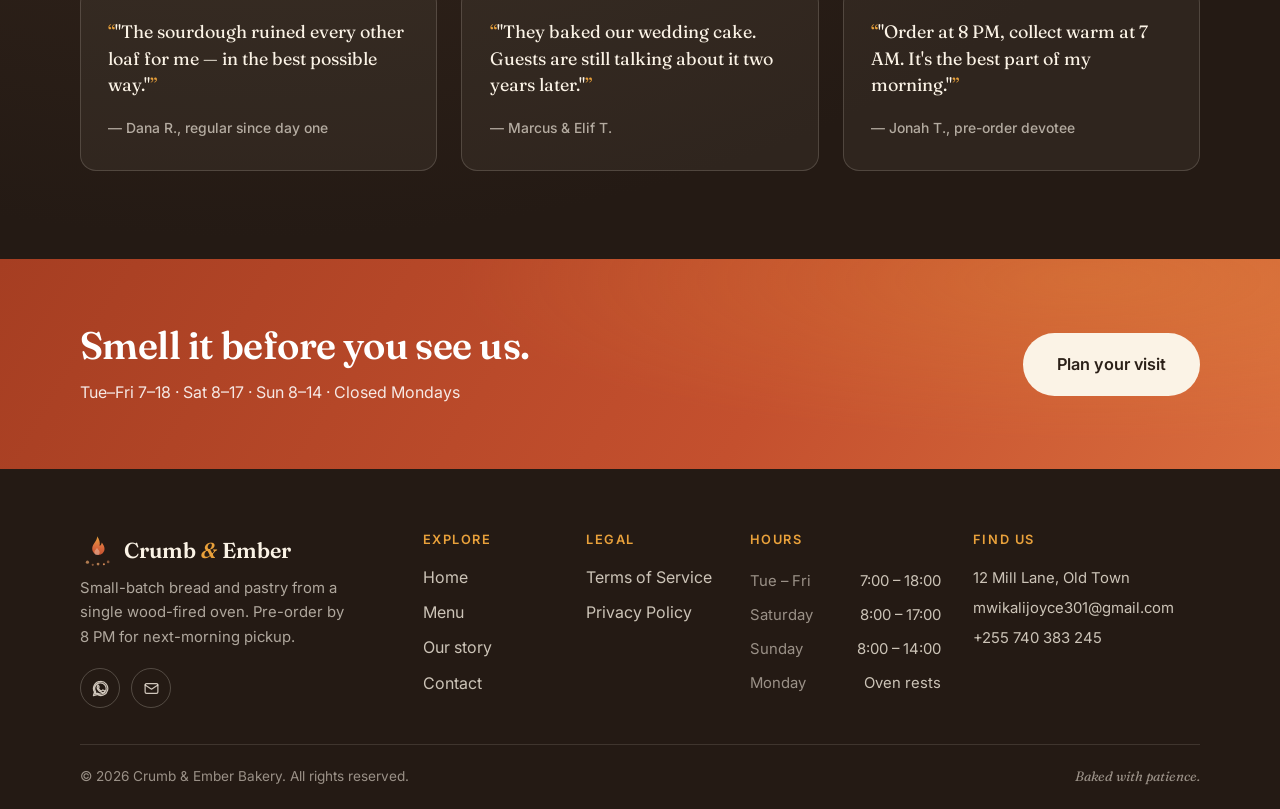
==== commit b0dcb746: "Perf + polish: WebP images (-48%), hero preload, no-JS reveal fix, lean mobile drawer, branded 404, " ====
--- a/index.html
+++ b/index.html
@@ -2,6 +2,7 @@
 <html lang="en">
 <head>
     <meta charset="UTF-8">
+    <script>document.documentElement.classList.add('js');</script>
     <meta name="viewport" content="width=device-width, initial-scale=1.0">
     <title>Crumb &amp; Ember — Wood-Fired Artisan Bakery</title>
     <meta name="description" content="Slow-fermented sourdough, laminated pastry and celebration cakes, baked daily in a wood-fired oven. Pre-orders close at 8 PM for next-day pickup.">
@@ -12,9 +13,10 @@
     <meta property="og:site_name" content="Crumb &amp; Ember">
     <meta property="og:title" content="Crumb &amp; Ember — Wood-Fired Artisan Bakery">
     <meta property="og:description" content="Bread worth waking up for. Slow-fermented loaves and pastry, baked over embers before sunrise.">
-    <meta property="og:image" content="https://crumb-and-ember-ten.vercel.app/assets/img/hero-bread.jpg">
+    <meta property="og:image" content="https://crumb-and-ember-ten.vercel.app/assets/img/hero-bread.webp">
     <meta property="og:url" content="https://crumb-and-ember-ten.vercel.app/">
     <link rel="canonical" href="https://crumb-and-ember-ten.vercel.app/">
+    <link rel="preload" as="image" href="assets/img/hero-bread.webp">
     <link rel="preconnect" href="https://fonts.googleapis.com">
     <link rel="preconnect" href="https://fonts.gstatic.com" crossorigin>
     <link rel="stylesheet" href="https://fonts.googleapis.com/css2?family=Fraunces:opsz,wght@9..144,400;9..144,500;9..144,600;9..144,700&family=Inter:wght@400;500;600&display=swap">
@@ -26,7 +28,7 @@
       "name": "Crumb & Ember",
       "description": "Wood-fired artisan bakery. Slow-fermented sourdough, laminated pastry and celebration cakes.",
       "url": "https://crumb-and-ember-ten.vercel.app/",
-      "image": "https://crumb-and-ember-ten.vercel.app/assets/img/hero-bread.jpg",
+      "image": "https://crumb-and-ember-ten.vercel.app/assets/img/hero-bread.webp",
       "telephone": "+255740383245",
       "email": "mwikalijoyce301@gmail.com",
       "priceRange": "$$",
@@ -67,21 +69,11 @@
                     <li class="nav-item-cta"><a class="btn btn-primary btn-sm" href="contact.html#order">Order ahead</a></li>
                 </ul>
                 <div class="nav-extra">
-                    <ul class="nav-legal" role="list">
-                        <li><a href="terms.html">Terms of Service</a></li>
-                        <li><a href="privacy.html">Privacy Policy</a></li>
-                    </ul>
-                    <div class="nav-reach">
-                        <a href="tel:+255740383245">+255 740 383 245</a>
-                        <a href="mailto:mwikalijoyce301@gmail.com">mwikalijoyce301@gmail.com</a>
-                        <span>12 Mill Lane, Old Town<br>Tue–Fri 7–18 · Sat 8–17 · Sun 8–14 · Mon oven rests</span>
-                    </div>
-                    <ul class="socials" role="list">
-                        <li><a href="#" aria-label="Instagram"><svg viewBox="0 0 24 24" aria-hidden="true"><rect x="3" y="3" width="18" height="18" rx="5"/><circle cx="12" cy="12" r="4"/><circle cx="17.2" cy="6.8" r="1.2" fill="currentColor" stroke="none"/></svg></a></li>
-                        <li><a href="#" aria-label="Facebook"><svg viewBox="0 0 24 24" aria-hidden="true"><path d="M14 8h3V5h-3a4 4 0 0 0-4 4v2H7v3h3v-7h3l1-3h-4V9a1 1 0 0 1 1-1z"/></svg></a></li>
-                        <li><a href="https://wa.me/255740383245" target="_blank" rel="noopener" aria-label="Chat on WhatsApp"><svg viewBox="0 0 24 24" fill="currentColor" stroke="none" aria-hidden="true"><path d="M12 2a9.9 9.9 0 0 0-8.5 15L2 22l5.2-1.4A10 10 0 1 0 12 2zm0 2a8 8 0 1 1-4.1 14.9l-.5-.3-3 .8.8-2.9-.3-.5A8 8 0 0 1 12 4zm-3.1 4.2c-.2 0-.5.1-.7.4-.2.3-.9.9-.9 2.1s.9 2.4 1 2.6c.1.2 1.8 2.9 4.5 3.9 2.2.9 2.7.7 3.2.7.5-.1 1.6-.7 1.8-1.3.2-.6.2-1.2.2-1.3-.1-.1-.3-.2-.6-.3l-2-.9c-.3-.1-.5-.2-.7.1l-.9 1.1c-.2.2-.3.3-.6.1-.3-.1-1.3-.5-2.4-1.5-.9-.8-1.5-1.8-1.7-2.1-.2-.3 0-.5.1-.6l.5-.6c.1-.2.2-.3.3-.5.1-.2 0-.4 0-.5l-.9-2.1c-.2-.5-.4-.4-.6-.4h-.6z"/></svg></a></li>
-                        <li><a href="mailto:mwikalijoyce301@gmail.com" aria-label="Email us"><svg viewBox="0 0 24 24" aria-hidden="true"><rect x="3" y="5" width="18" height="14" rx="2"/><path d="m3 7 9 6 9-6"/></svg></a></li>
-                    </ul>
+                    <a class="drawer-tel" href="tel:+255740383245">
+                        <svg viewBox="0 0 24 24" aria-hidden="true"><path d="M22 16.9v3a2 2 0 0 1-2.2 2 19.8 19.8 0 0 1-8.6-3.1 19.5 19.5 0 0 1-6-6A19.8 19.8 0 0 1 2.1 4.2 2 2 0 0 1 4.1 2h3a2 2 0 0 1 2 1.7c.1 1 .4 2 .7 2.9a2 2 0 0 1-.5 2.1L8.1 10a16 16 0 0 0 6 6l1.3-1.3a2 2 0 0 1 2.1-.4c.9.3 1.9.5 2.9.7a2 2 0 0 1 1.6 1.9z"/></svg>
+                        +255 740 383 245
+                    </a>
+                    <a class="btn btn-ghost btn-block" href="https://wa.me/255740383245" target="_blank" rel="noopener">WhatsApp us</a>
                 </div>
             </nav>
         </div>
@@ -147,7 +139,7 @@
                 <div class="card-grid">
                     <article class="product-card reveal">
                         <div class="product-media">
-                            <img src="assets/img/sourdough.jpg" alt="Ember Sourdough — seeded artisan loaves on a dark wooden counter" loading="lazy" width="900" height="600">
+                            <img src="assets/img/sourdough.webp" alt="Ember Sourdough — seeded artisan loaves on a dark wooden counter" loading="lazy" width="900" height="598">
                             <span class="price-pill">$9.00</span>
                         </div>
                         <div class="product-body">
@@ -158,7 +150,7 @@
                     </article>
                     <article class="product-card reveal">
                         <div class="product-media">
-                            <img src="assets/img/croissant.jpg" alt="Croissant au beurre dusted with sugar on slate" loading="lazy" width="900" height="600">
+                            <img src="assets/img/croissant.webp" alt="Croissant au beurre dusted with sugar on slate" loading="lazy" width="900" height="720">
                             <span class="price-pill">$4.50</span>
                         </div>
                         <div class="product-body">
@@ -169,7 +161,7 @@
                     </article>
                     <article class="product-card reveal">
                         <div class="product-media">
-                            <img src="assets/img/cake.jpg" alt="Slice of midnight chocolate cake on a plate" loading="lazy" width="900" height="600">
+                            <img src="assets/img/cake.webp" alt="Slice of midnight chocolate cake on a plate" loading="lazy" width="900" height="662">
                             <span class="price-pill">from $46</span>
                         </div>
                         <div class="product-body">
@@ -186,7 +178,7 @@
         <section class="section">
             <div class="container split">
                 <figure class="split-media reveal">
-                    <img src="assets/img/kneading.jpg" alt="Baker shaping dough by hand on a floured wooden bench" loading="lazy" width="1200" height="800">
+                    <img src="assets/img/kneading.webp" alt="Baker shaping dough by hand on a floured wooden bench" loading="lazy" width="1200" height="800">
                 </figure>
                 <div class="split-body">
                     <p class="eyebrow">Our story</p>
@@ -243,8 +235,6 @@
                 </a>
                 <p>Small-batch bread and pastry from a single wood-fired oven. Pre-order by 8 PM for next-morning pickup.</p>
                 <ul class="socials" role="list">
-                    <li><a href="#" aria-label="Instagram"><svg viewBox="0 0 24 24" aria-hidden="true"><rect x="3" y="3" width="18" height="18" rx="5"/><circle cx="12" cy="12" r="4"/><circle cx="17.2" cy="6.8" r="1.2" fill="currentColor" stroke="none"/></svg></a></li>
-                    <li><a href="#" aria-label="Facebook"><svg viewBox="0 0 24 24" aria-hidden="true"><path d="M14 8h3V5h-3a4 4 0 0 0-4 4v2H7v3h3v7h3v-7h3l1-3h-4V9a1 1 0 0 1 1-1z"/></svg></a></li>
                     <li><a href="https://wa.me/255740383245" target="_blank" rel="noopener" aria-label="Chat on WhatsApp"><svg viewBox="0 0 24 24" fill="currentColor" stroke="none" aria-hidden="true"><path d="M12 2a9.9 9.9 0 0 0-8.5 15L2 22l5.2-1.4A10 10 0 1 0 12 2zm0 2a8 8 0 1 1-4.1 14.9l-.5-.3-3 .8.8-2.9-.3-.5A8 8 0 0 1 12 4zm-3.1 4.2c-.2 0-.5.1-.7.4-.2.3-.9.9-.9 2.1s.9 2.4 1 2.6c.1.2 1.8 2.9 4.5 3.9 2.2.9 2.7.7 3.2.7.5-.1 1.6-.7 1.8-1.3.2-.6.2-1.2.2-1.3-.1-.1-.3-.2-.6-.3l-2-.9c-.3-.1-.5-.2-.7.1l-.9 1.1c-.2.2-.3.3-.6.1-.3-.1-1.3-.5-2.4-1.5-.9-.8-1.5-1.8-1.7-2.1-.2-.3 0-.5.1-.6l.5-.6c.1-.2.2-.3.3-.5.1-.2 0-.4 0-.5l-.9-2.1c-.2-.5-.4-.4-.6-.4h-.6z"/></svg></a></li>
                     <li><a href="mailto:mwikalijoyce301@gmail.com" aria-label="Email us"><svg viewBox="0 0 24 24" aria-hidden="true"><rect x="3" y="5" width="18" height="14" rx="2"/><path d="m3 7 9 6 9-6"/></svg></a></li>
                 </ul>
--- a/assets/css/styles.css
+++ b/assets/css/styles.css
@@ -205,9 +205,7 @@
     position: sticky;
     top: 0;
     z-index: 50;
-    background: rgba(251, 243, 230, .86);
-    backdrop-filter: blur(12px);
-    -webkit-backdrop-filter: blur(12px);
+    background: rgba(251, 243, 230, .96);
     border-bottom: 1px solid transparent;
     transition: border-color .2s ease, box-shadow .2s ease;
 }
@@ -323,7 +321,7 @@
     text-align: center;
     background:
         linear-gradient(180deg, rgba(20, 12, 8, .62) 0%, rgba(20, 12, 8, .45) 45%, rgba(20, 12, 8, .72) 100%),
-        url("../img/hero-bread.jpg") center / cover no-repeat;
+        url("../img/hero-bread.webp") center / cover no-repeat;
 }
 
 .hero-inner { max-width: 760px; }
@@ -375,13 +373,13 @@
     text-align: center;
     background:
         linear-gradient(180deg, rgba(20, 12, 8, .66) 0%, rgba(20, 12, 8, .74) 100%),
-        url("../img/display.jpg") center / cover no-repeat;
+        url("../img/display.webp") center / cover no-repeat;
 }
 
 .page-hero-story {
     background:
         linear-gradient(180deg, rgba(20, 12, 8, .66) 0%, rgba(20, 12, 8, .74) 100%),
-        url("../img/kneading.jpg") center / cover no-repeat;
+        url("../img/kneading.webp") center / cover no-repeat;
 }
 
 .page-hero h1 {
@@ -874,13 +872,13 @@
 
 /* ---------- Reveal animations ---------- */
 
-.reveal {
+html.js .reveal {
     opacity: 0;
     transform: translateY(16px);
     transition: opacity .55s ease, transform .55s ease;
 }
 
-.reveal.in-view {
+html.js .reveal.in-view {
     opacity: 1;
     transform: none;
 }
@@ -960,6 +958,18 @@
 .page-hero-plain p {
     color: rgba(255, 253, 248, .65);
     font-size: .92rem;
+}
+
+/* ---------- 404 ---------- */
+
+.error-panel { text-align: center; }
+
+.error-ctas {
+    display: flex;
+    flex-wrap: wrap;
+    justify-content: center;
+    gap: .9rem;
+    margin-top: 1.6rem;
 }
 
 /* ---------- Legal prose ---------- */
@@ -1045,7 +1055,7 @@
         gap: 1.15rem;
     }
 
-    .site-nav a:not(.btn):not(.nav-reach a):not(.socials a) {
+    .site-nav ul a:not(.btn) {
         font-family: var(--font-display);
         font-size: 1.55rem;
         color: #FBF3E6;
@@ -1058,46 +1068,35 @@
     /* Drawer extras */
     .nav-extra {
         display: grid;
-        gap: 1.35rem;
+        gap: 1.1rem;
         margin-top: 2.2rem;
-        padding-top: 1.7rem;
+        padding-top: 1.6rem;
         border-top: 1px solid rgba(251, 243, 230, .14);
     }
 
-    .nav-legal {
+    .drawer-tel {
         display: flex;
-        flex-wrap: wrap;
-        gap: .4rem 1.4rem;
+        align-items: center;
+        justify-content: center;
+        gap: .6rem;
+        font-weight: 600;
+        font-size: .98rem;
+        color: #FBF3E6;
+        text-decoration: none;
+        transition: color .15s ease;
     }
 
-    .nav-legal a {
-        font-size: .88rem;
-        color: rgba(251, 243, 230, .62);
-        text-decoration: none;
+    .drawer-tel svg {
+        width: 17px;
+        height: 17px;
+        fill: none;
+        stroke: currentColor;
+        stroke-width: 1.7;
+        stroke-linecap: round;
+        stroke-linejoin: round;
     }
 
-    .nav-legal a:hover { color: var(--honey); }
-
-    .nav-reach {
-        display: grid;
-        gap: .3rem;
-        font-size: .93rem;
-    }
-
-    .nav-reach a {
-        color: #FBF3E6;
-        font-weight: 500;
-        text-decoration: none;
-    }
-
-    .nav-reach span {
-        color: rgba(251, 243, 230, .55);
-        font-size: .84rem;
-        line-height: 1.5;
-    }
-
-    .nav-extra .socials { margin-top: .1rem; }
-    .nav-extra .socials a { width: 38px; height: 38px; }
+    .drawer-tel:hover { color: var(--honey); }
 
     /* Staggered entrance */
     .site-nav ul li,
@@ -1120,7 +1119,6 @@
     body.nav-open .site-nav ul li:nth-child(5) { transition-delay: .28s; }
     body.nav-open .nav-extra > *:nth-child(1) { transition-delay: .34s; }
     body.nav-open .nav-extra > *:nth-child(2) { transition-delay: .40s; }
-    body.nav-open .nav-extra > *:nth-child(3) { transition-delay: .46s; }
 
     .section-head { flex-direction: column; align-items: flex-start; }
 
@@ -1150,5 +1148,4 @@
         transition-duration: .01ms !important;
     }
 
-    .reveal { opacity: 1; transform: none; }
-}
+    html.js .reveal { opacity: 1; transform: none; }}
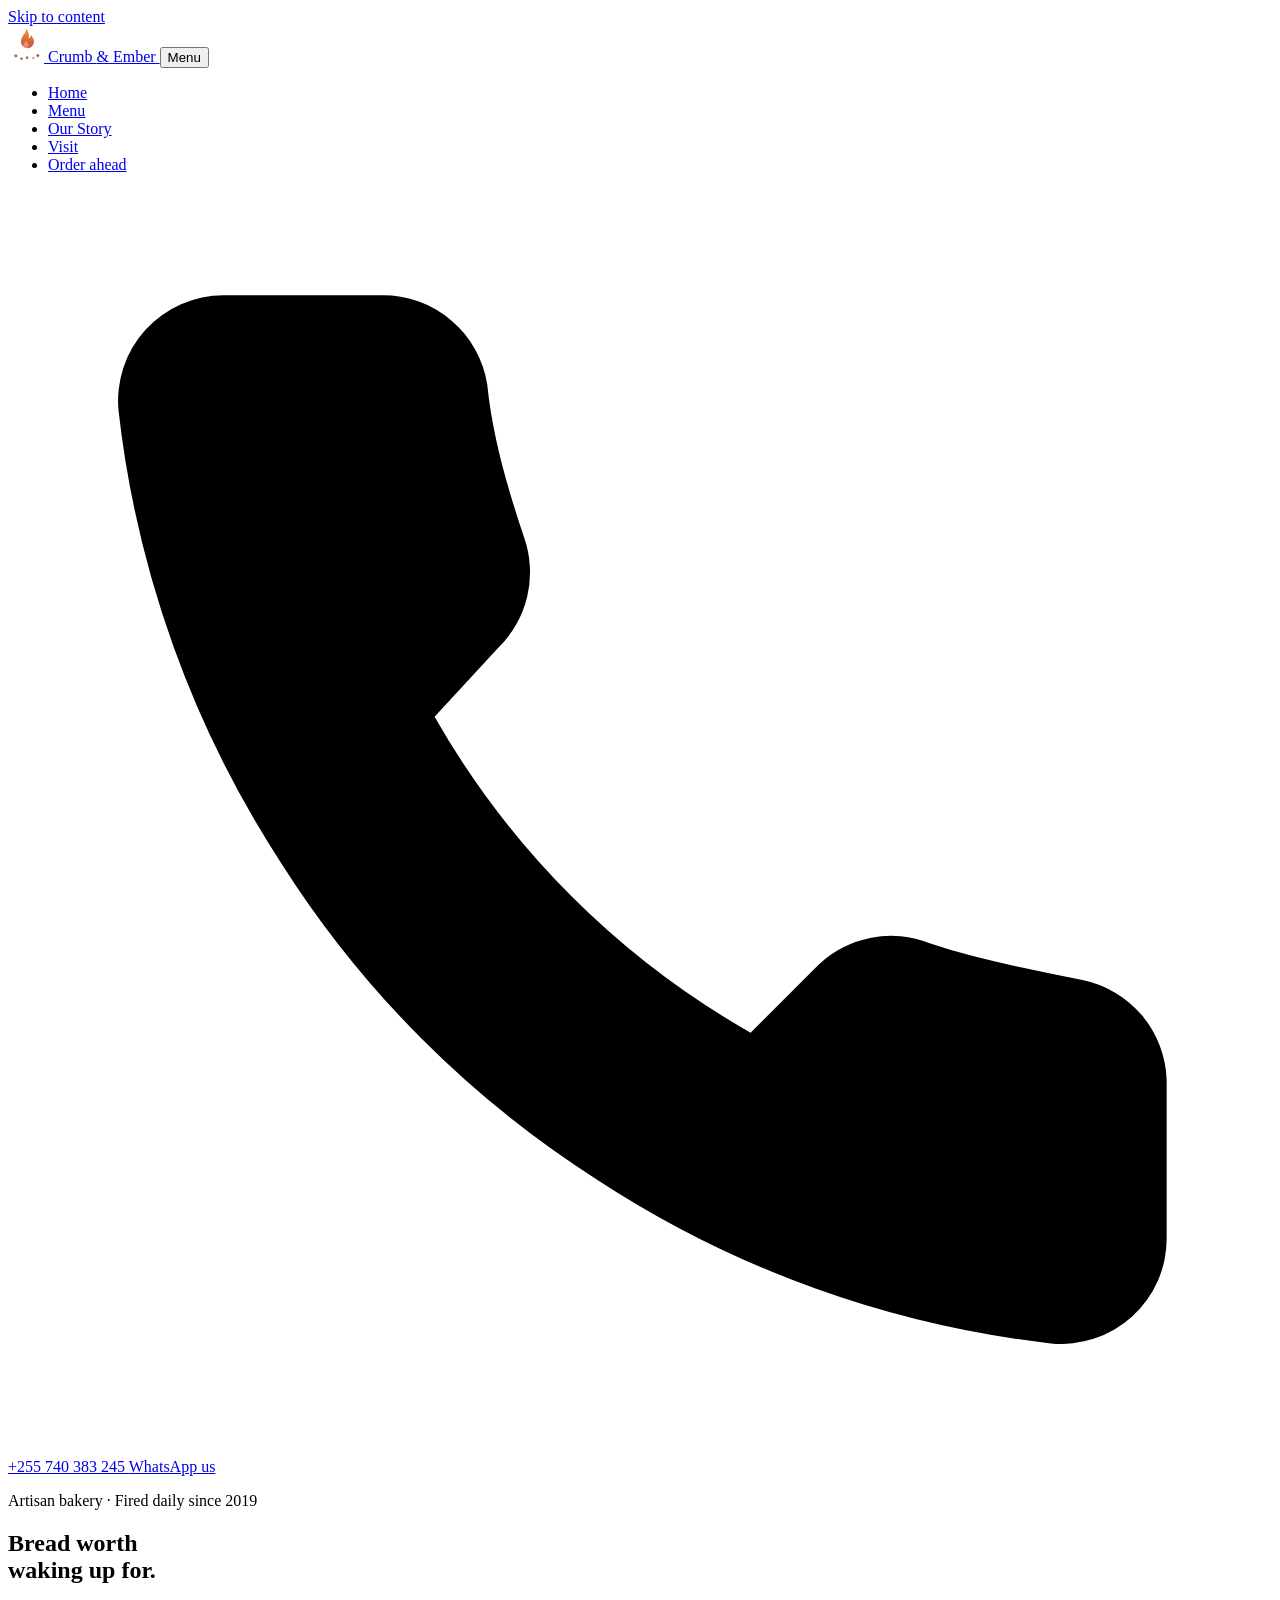
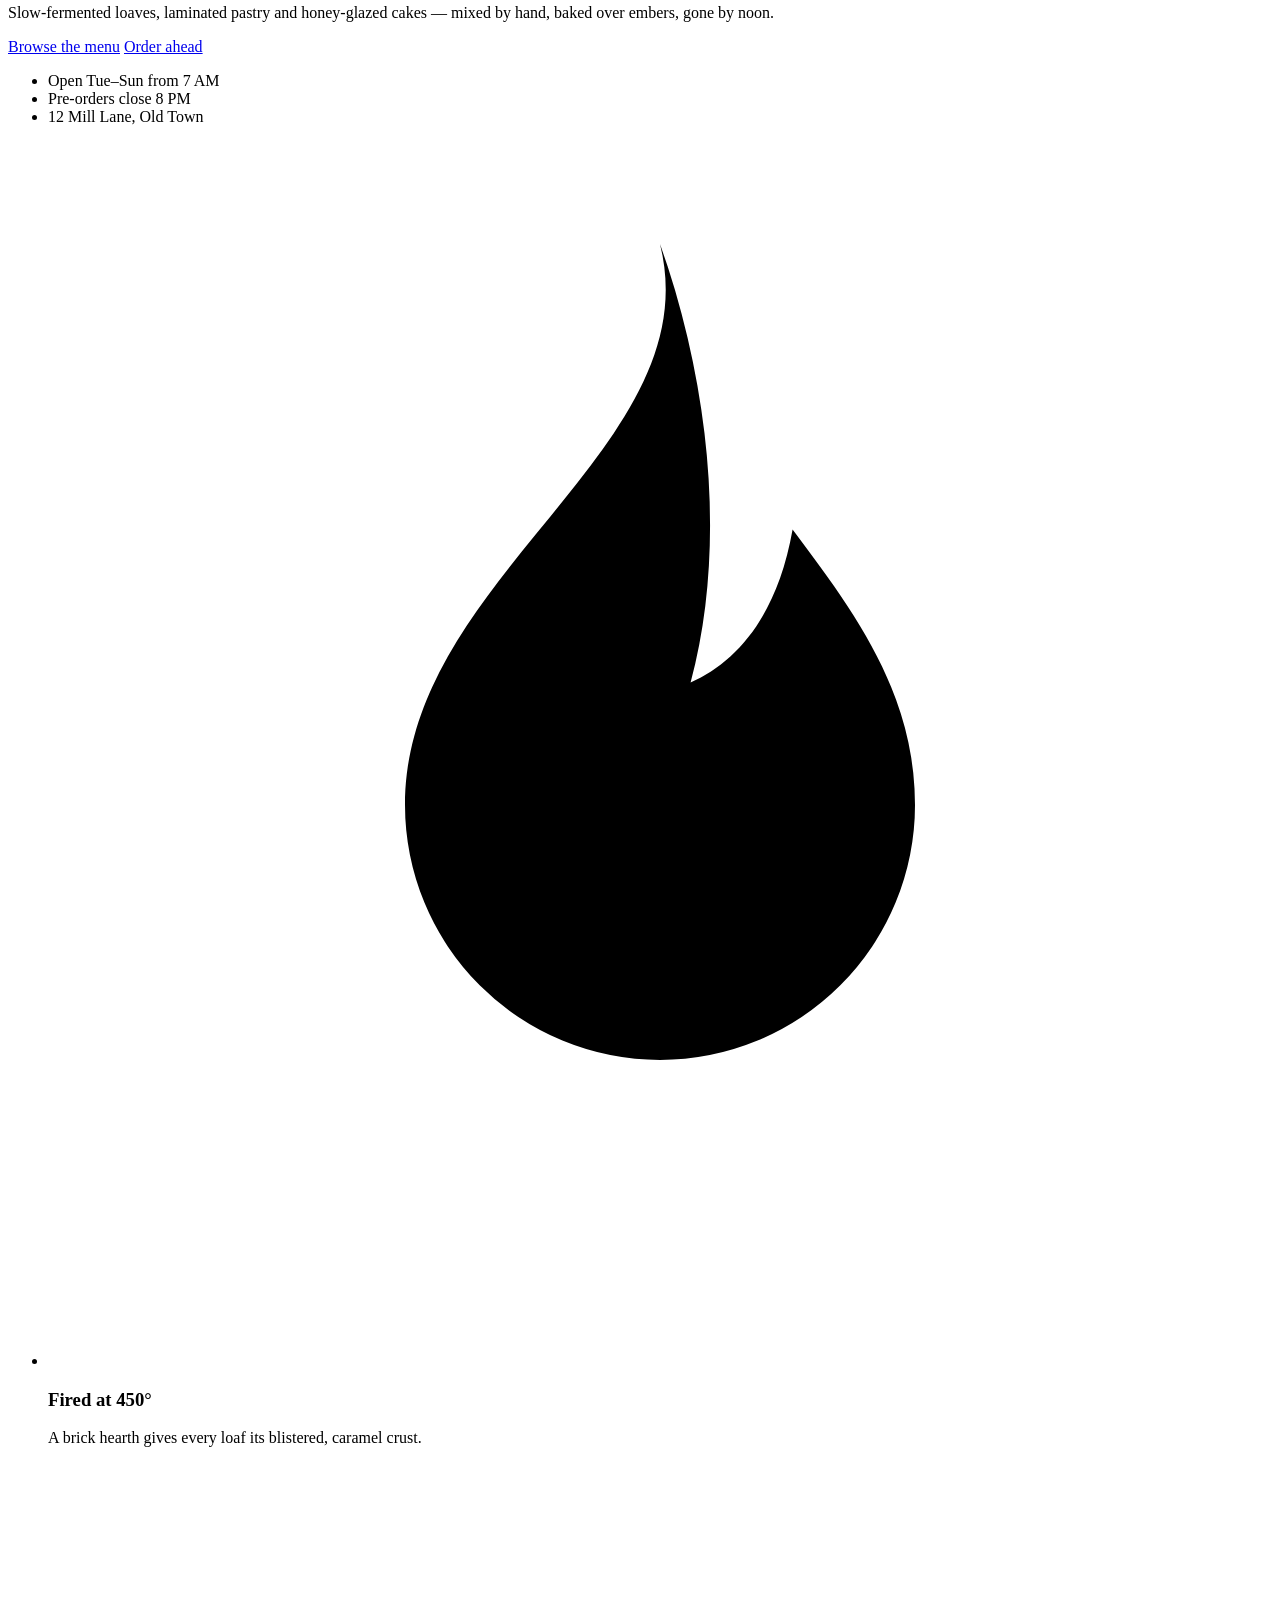
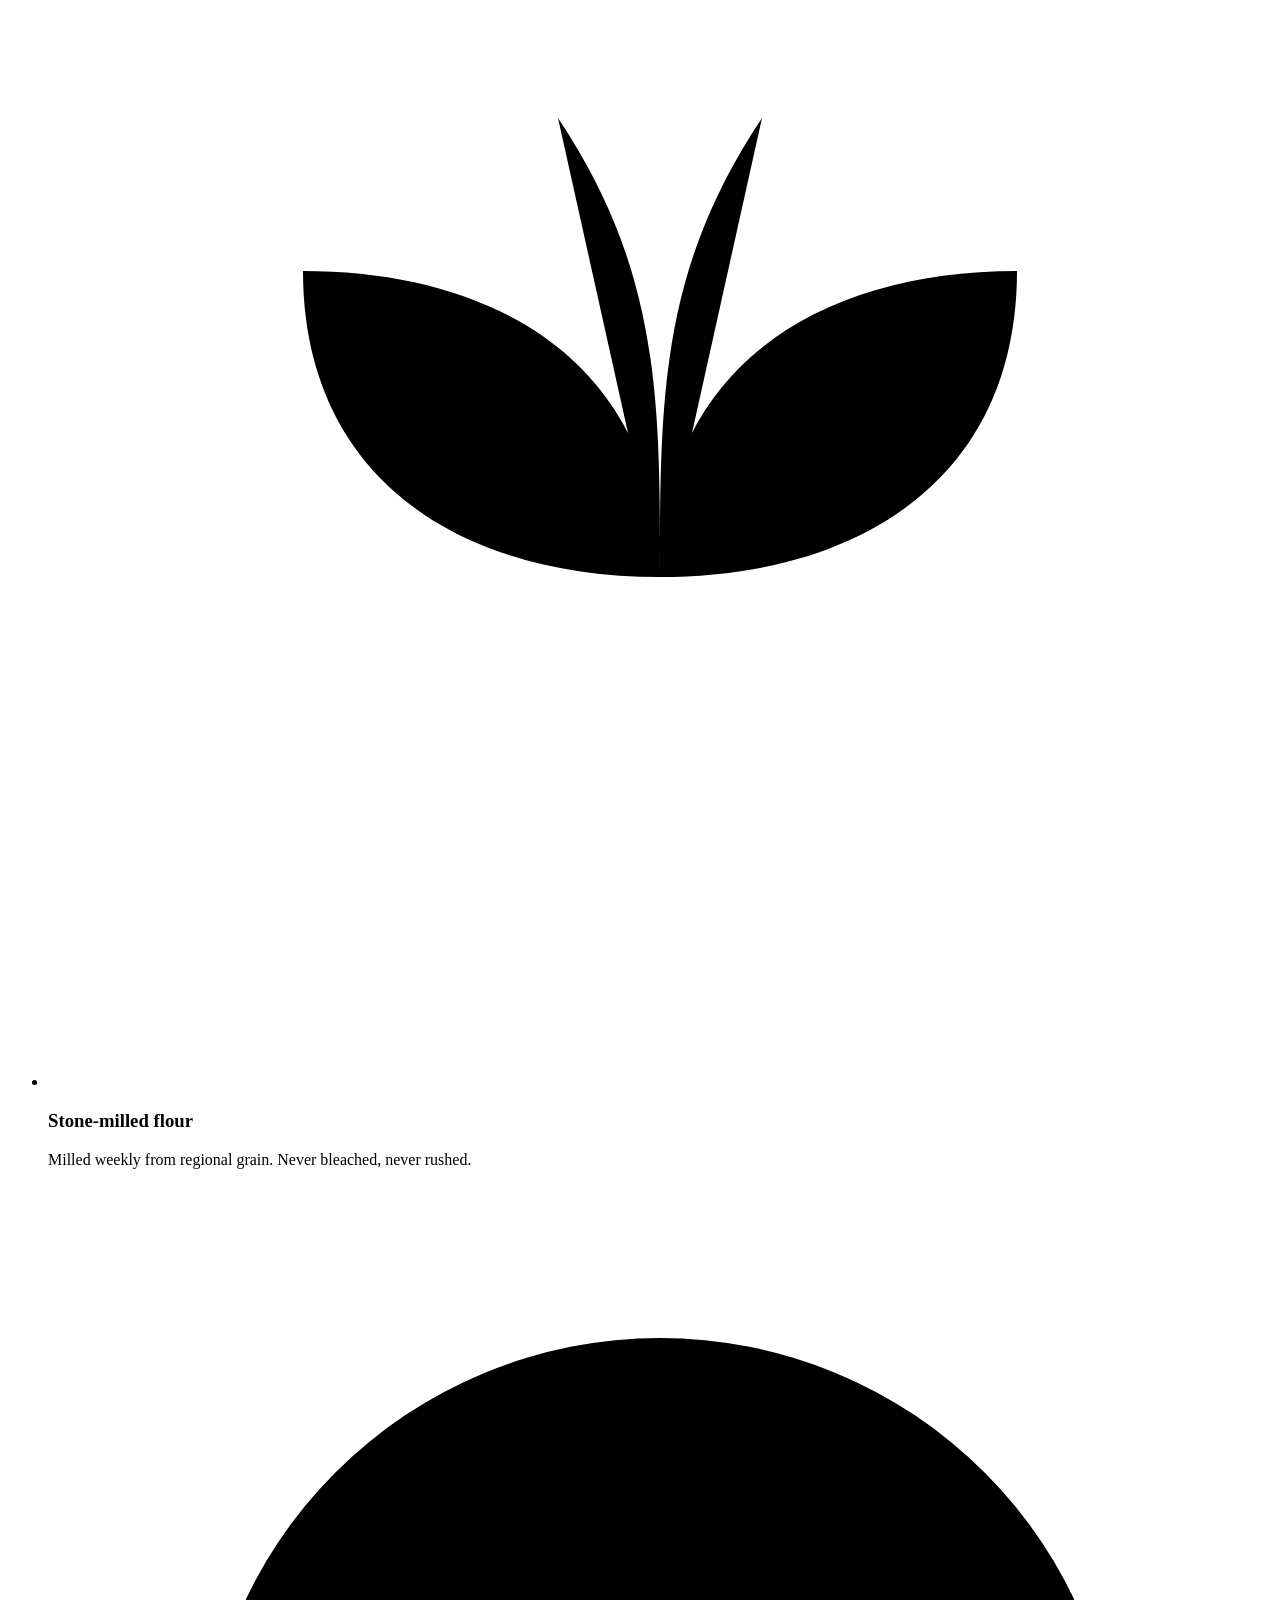
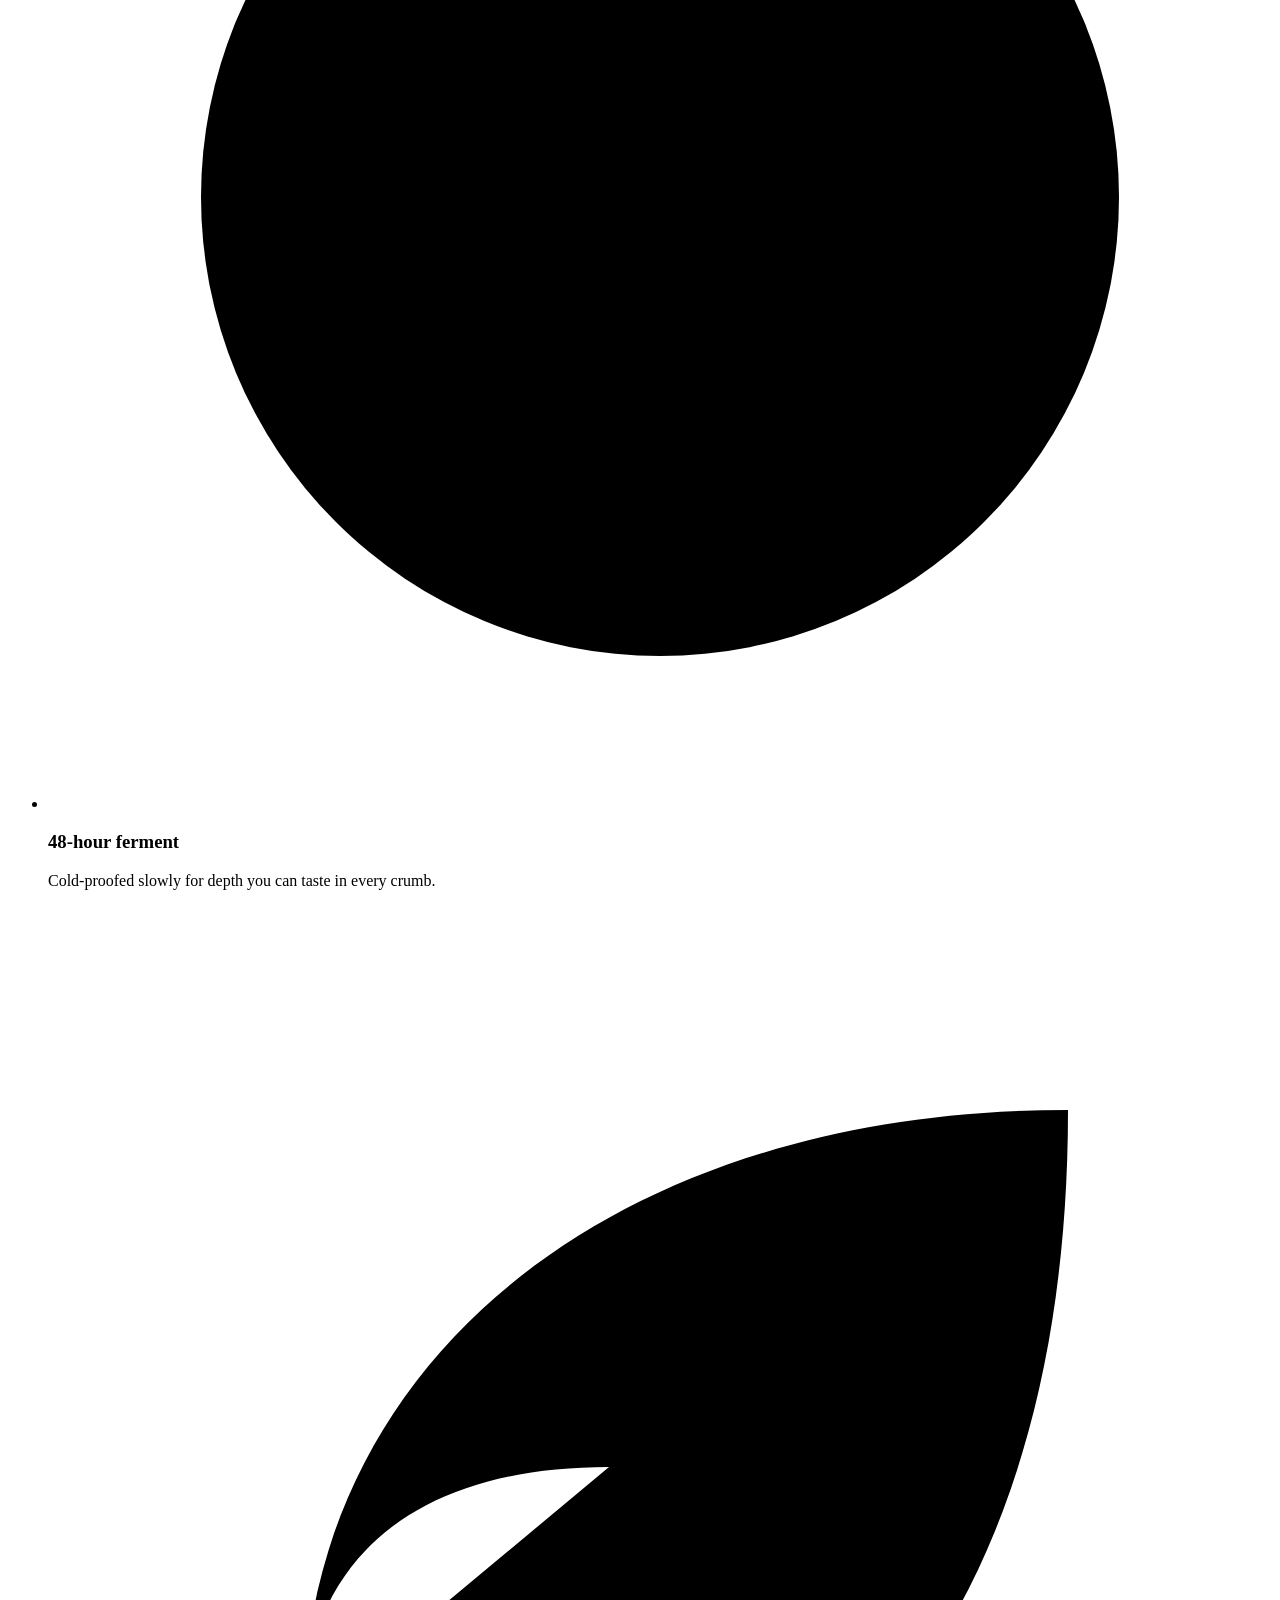
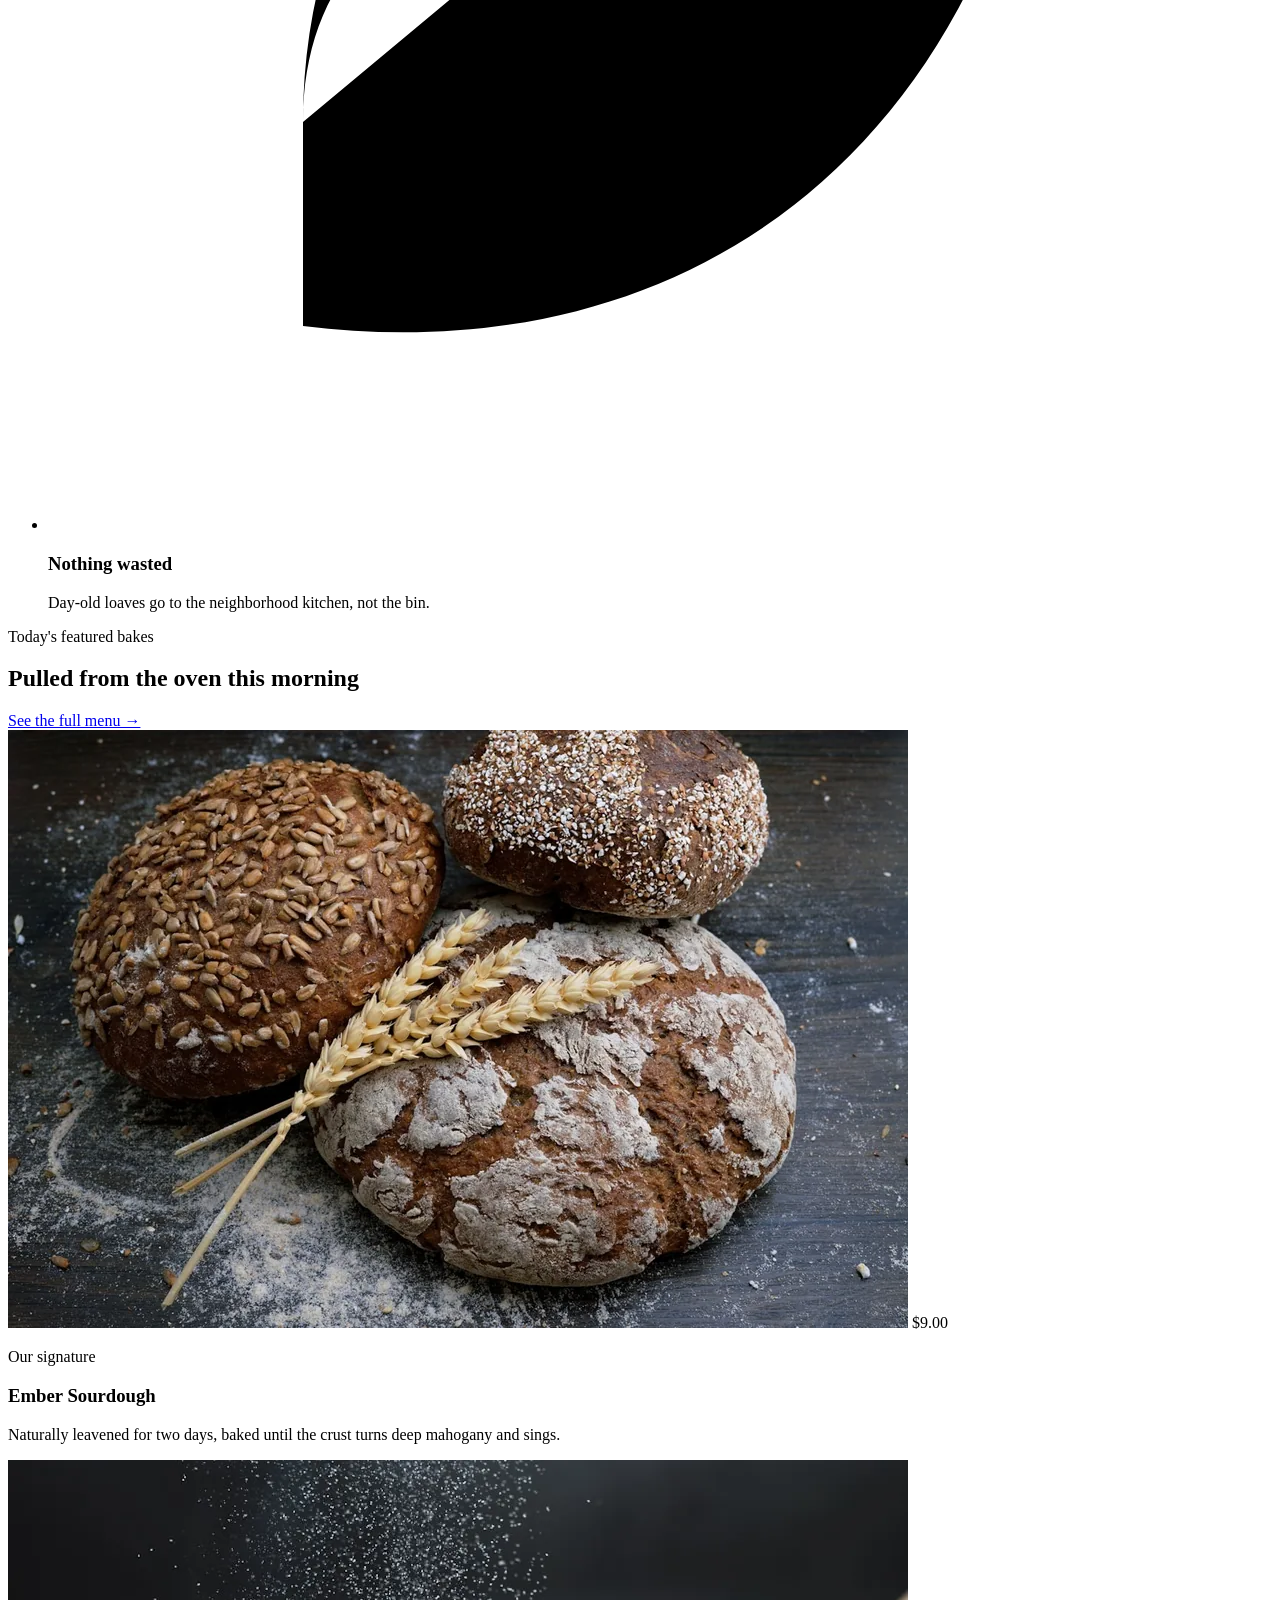
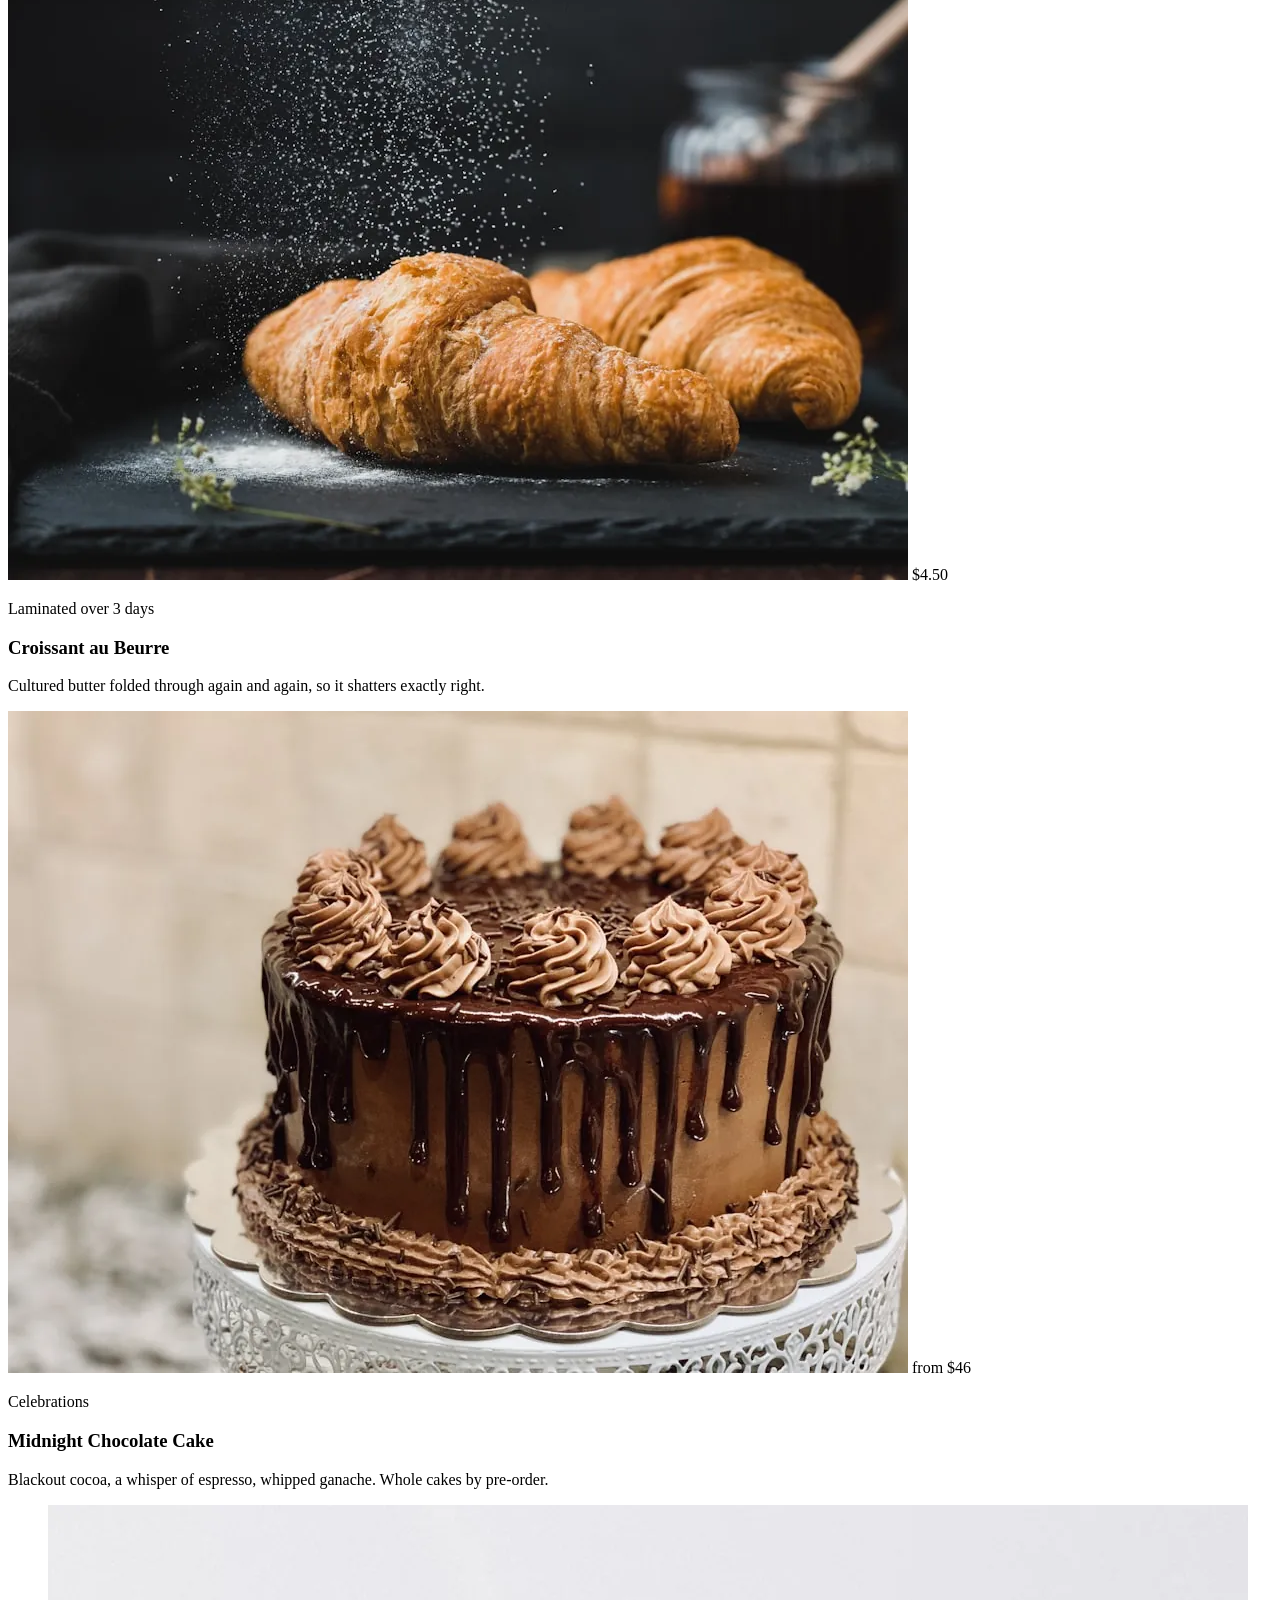
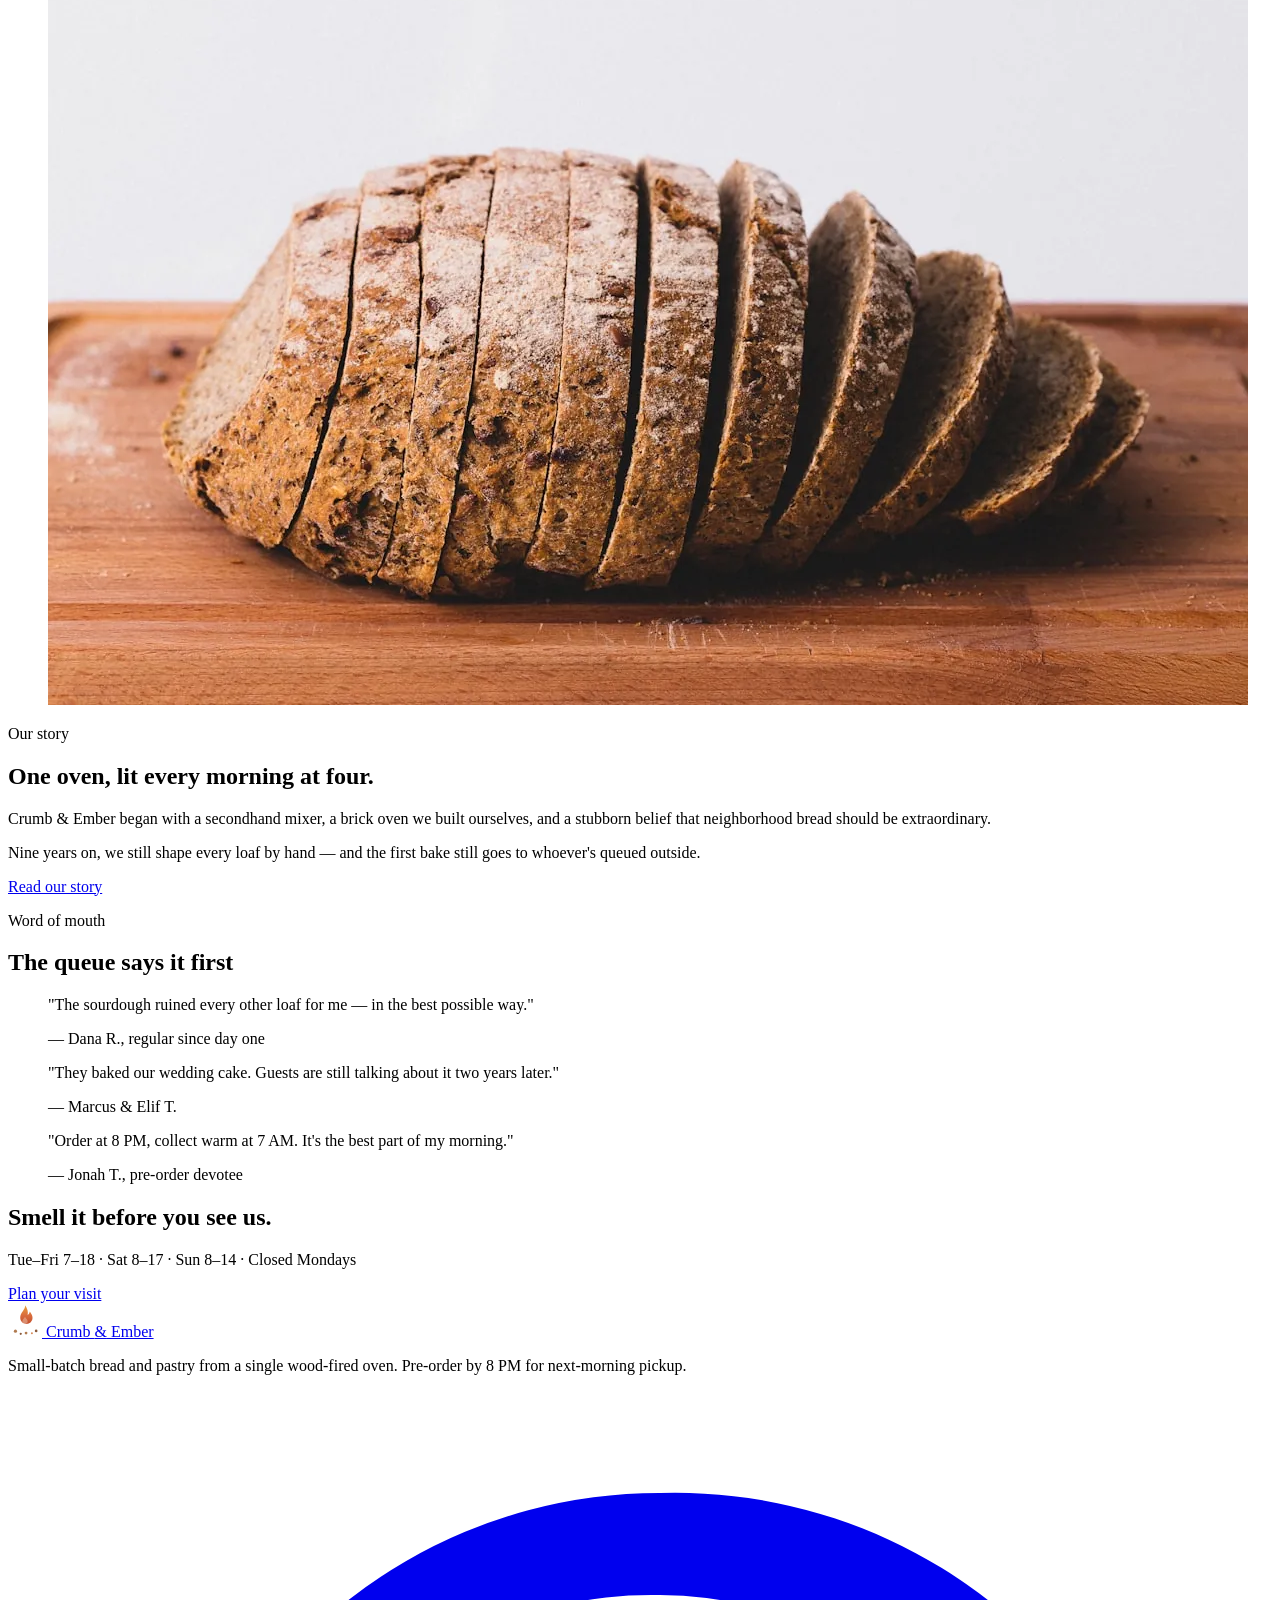
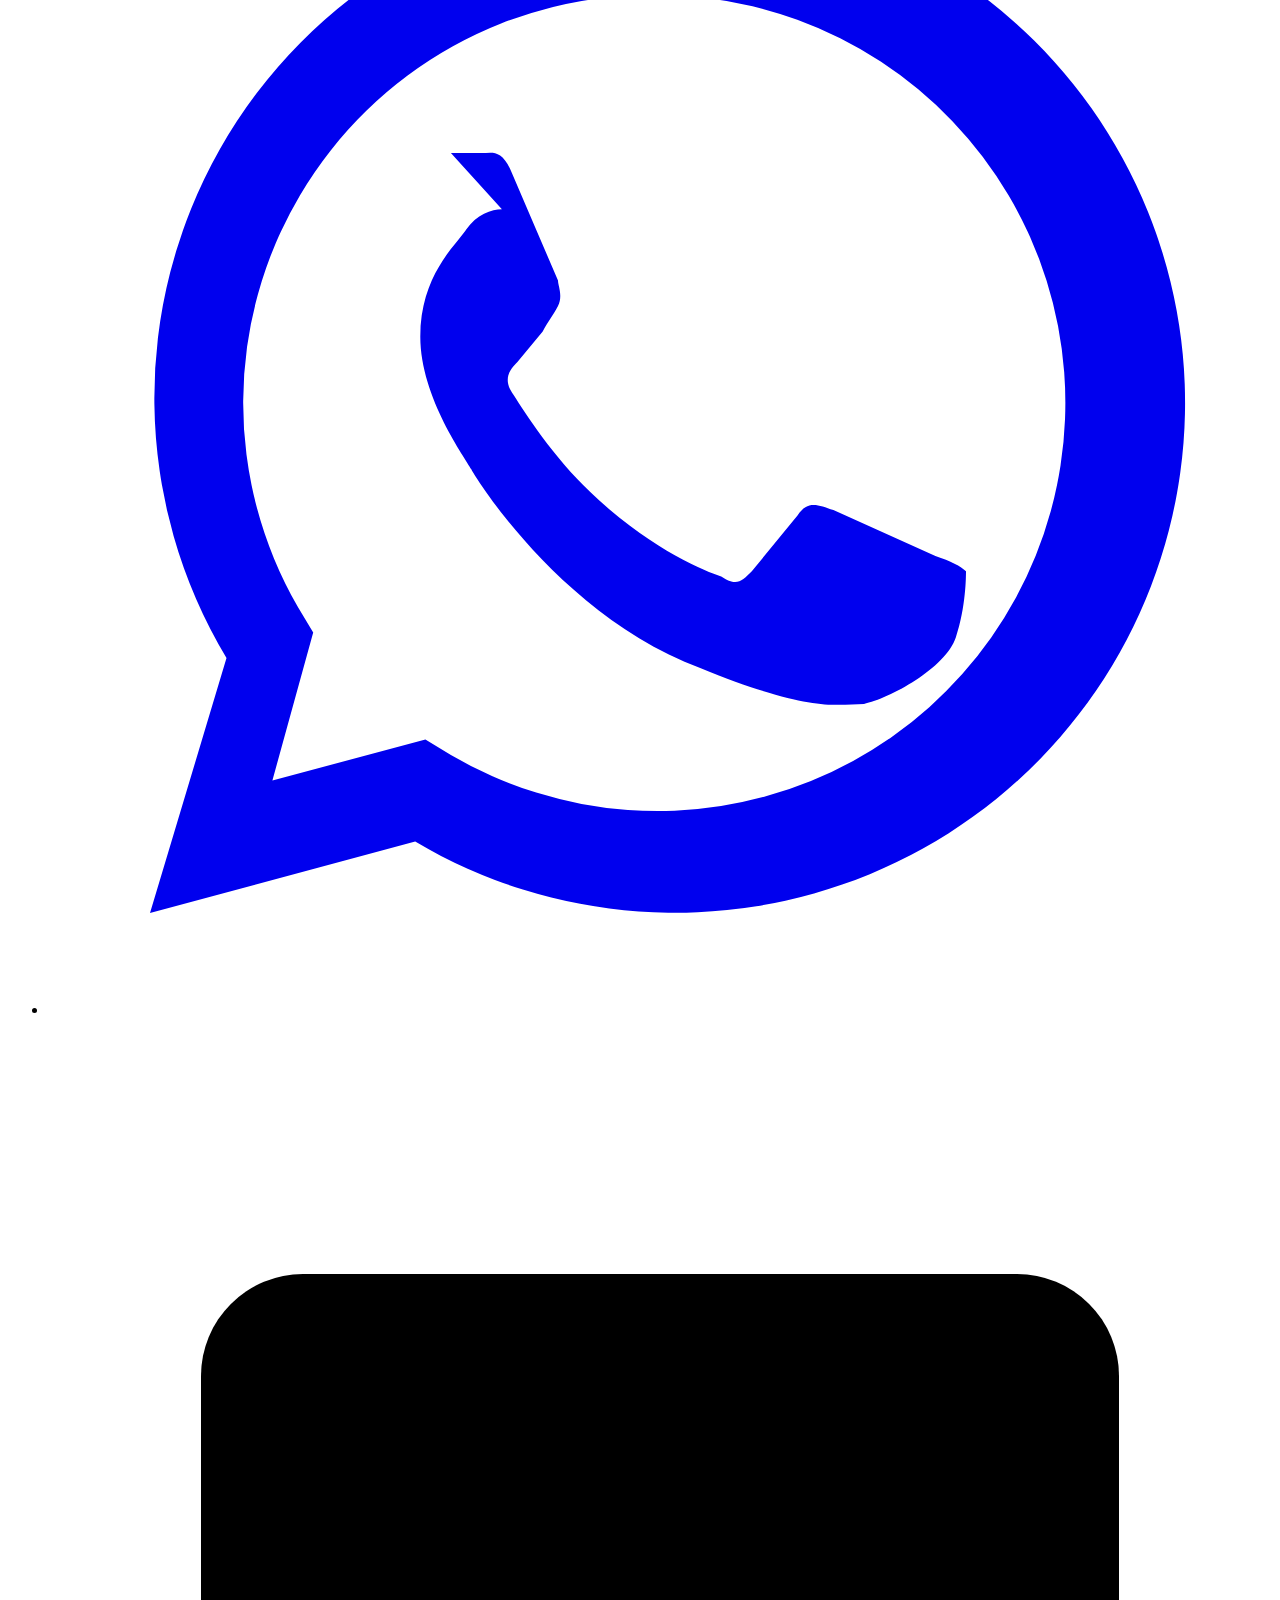
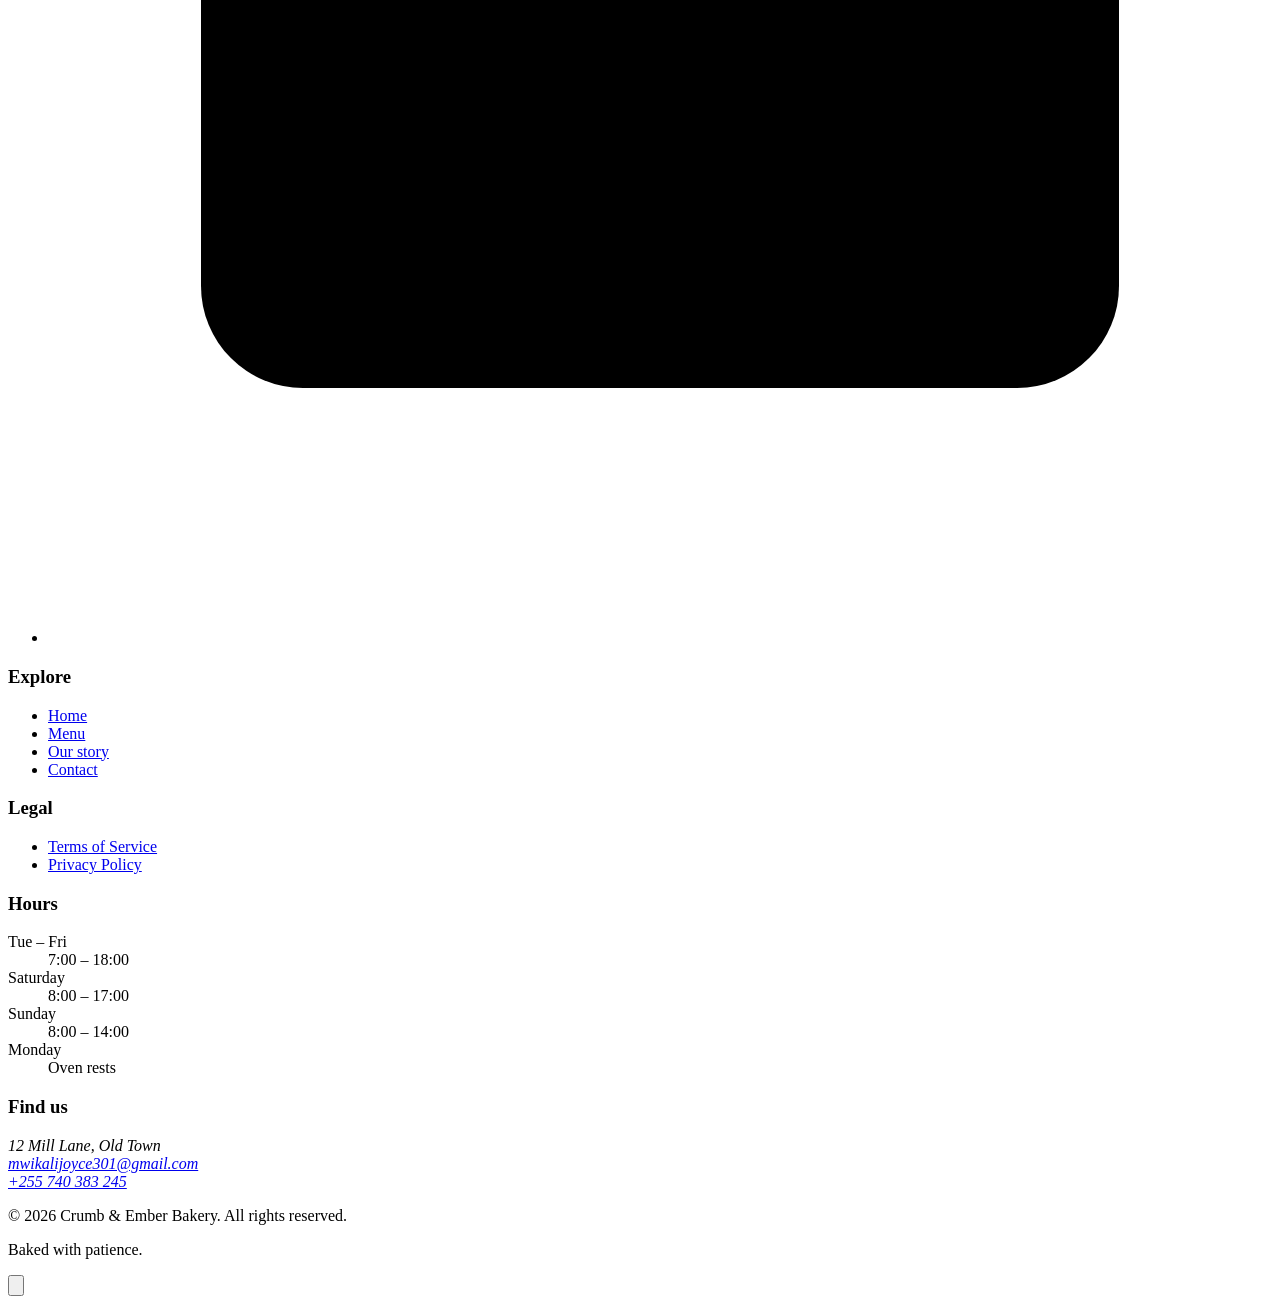
==== commit 5a04c72c: "Fix preload issue and improve performance" ====
--- a/index.html
+++ b/index.html
@@ -16,7 +16,7 @@
     <meta property="og:image" content="https://crumb-and-ember-ten.vercel.app/assets/img/hero-bread.webp">
     <meta property="og:url" content="https://crumb-and-ember-ten.vercel.app/">
     <link rel="canonical" href="https://crumb-and-ember-ten.vercel.app/">
-    <link rel="preload" as="image" href="assets/img/hero-bread.webp">
+    
     <link rel="preconnect" href="https://fonts.googleapis.com">
     <link rel="preconnect" href="https://fonts.gstatic.com" crossorigin>
     <link rel="stylesheet" href="https://fonts.googleapis.com/css2?family=Fraunces:opsz,wght@9..144,400;9..144,500;9..144,600;9..144,700&family=Inter:wght@400;500;600&display=swap">
@@ -49,35 +49,7 @@
 <body>
     <a class="skip-link" href="#main">Skip to content</a>
 
-    <header class="site-header" data-header>
-        <div class="container header-inner">
-            <a class="brand" href="index.html" aria-label="Crumb and Ember — home">
-                <img src="assets/img/logo.svg" alt="" width="36" height="36">
-                <span class="brand-name">Crumb&nbsp;<span class="amp">&amp;</span>&nbsp;Ember</span>
-            </a>
-            <button class="nav-toggle" type="button" data-nav-toggle aria-expanded="false" aria-controls="site-nav">
-                <span class="nav-toggle-box" aria-hidden="true"><i></i><i></i><i></i></span>
-                <span class="visually-hidden">Menu</span>
-            </button>
-            <div class="nav-backdrop" data-nav-backdrop aria-hidden="true"></div>
-            <nav id="site-nav" class="site-nav" data-nav aria-label="Main navigation">
-                <ul class="nav-list">
-                    <li><a href="index.html" aria-current="page">Home</a></li>
-                    <li><a href="products.html">Menu</a></li>
-                    <li><a href="about.html">Our Story</a></li>
-                    <li><a href="contact.html">Visit</a></li>
-                    <li class="nav-item-cta"><a class="btn btn-primary btn-sm" href="contact.html#order">Order ahead</a></li>
-                </ul>
-                <div class="nav-extra">
-                    <a class="drawer-tel" href="tel:+255740383245">
-                        <svg viewBox="0 0 24 24" aria-hidden="true"><path d="M22 16.9v3a2 2 0 0 1-2.2 2 19.8 19.8 0 0 1-8.6-3.1 19.5 19.5 0 0 1-6-6A19.8 19.8 0 0 1 2.1 4.2 2 2 0 0 1 4.1 2h3a2 2 0 0 1 2 1.7c.1 1 .4 2 .7 2.9a2 2 0 0 1-.5 2.1L8.1 10a16 16 0 0 0 6 6l1.3-1.3a2 2 0 0 1 2.1-.4c.9.3 1.9.5 2.9.7a2 2 0 0 1 1.6 1.9z"/></svg>
-                        +255 740 383 245
-                    </a>
-                    <a class="btn btn-ghost btn-block" href="https://wa.me/255740383245" target="_blank" rel="noopener">WhatsApp us</a>
-                </div>
-            </nav>
-        </div>
-    </header>
+    <site-header current="index"></site-header>
 
     <main id="main">
         <!-- Hero -->
@@ -226,63 +198,11 @@
         </section>
     </main>
 
-    <footer class="site-footer">
-        <div class="container footer-grid">
-            <div class="footer-brand">
-                <a class="brand brand-light" href="index.html">
-                    <img src="assets/img/logo.svg" alt="" width="34" height="34">
-                    <span class="brand-name">Crumb&nbsp;<span class="amp">&amp;</span>&nbsp;Ember</span>
-                </a>
-                <p>Small-batch bread and pastry from a single wood-fired oven. Pre-order by 8 PM for next-morning pickup.</p>
-                <ul class="socials" role="list">
-                    <li><a href="https://wa.me/255740383245" target="_blank" rel="noopener" aria-label="Chat on WhatsApp"><svg viewBox="0 0 24 24" fill="currentColor" stroke="none" aria-hidden="true"><path d="M12 2a9.9 9.9 0 0 0-8.5 15L2 22l5.2-1.4A10 10 0 1 0 12 2zm0 2a8 8 0 1 1-4.1 14.9l-.5-.3-3 .8.8-2.9-.3-.5A8 8 0 0 1 12 4zm-3.1 4.2c-.2 0-.5.1-.7.4-.2.3-.9.9-.9 2.1s.9 2.4 1 2.6c.1.2 1.8 2.9 4.5 3.9 2.2.9 2.7.7 3.2.7.5-.1 1.6-.7 1.8-1.3.2-.6.2-1.2.2-1.3-.1-.1-.3-.2-.6-.3l-2-.9c-.3-.1-.5-.2-.7.1l-.9 1.1c-.2.2-.3.3-.6.1-.3-.1-1.3-.5-2.4-1.5-.9-.8-1.5-1.8-1.7-2.1-.2-.3 0-.5.1-.6l.5-.6c.1-.2.2-.3.3-.5.1-.2 0-.4 0-.5l-.9-2.1c-.2-.5-.4-.4-.6-.4h-.6z"/></svg></a></li>
-                    <li><a href="mailto:mwikalijoyce301@gmail.com" aria-label="Email us"><svg viewBox="0 0 24 24" aria-hidden="true"><rect x="3" y="5" width="18" height="14" rx="2"/><path d="m3 7 9 6 9-6"/></svg></a></li>
-                </ul>
-            </div>
-            <nav class="footer-nav" aria-label="Footer navigation">
-                <h3>Explore</h3>
-                <ul role="list">
-                    <li><a href="index.html">Home</a></li>
-                    <li><a href="products.html">Menu</a></li>
-                    <li><a href="about.html">Our story</a></li>
-                    <li><a href="contact.html">Contact</a></li>
-                </ul>
-            </nav>
-            <nav class="footer-nav" aria-label="Legal">
-                <h3>Legal</h3>
-                <ul role="list">
-                    <li><a href="terms.html">Terms of Service</a></li>
-                    <li><a href="privacy.html">Privacy Policy</a></li>
-                </ul>
-            </nav>
-            <div class="footer-hours">
-                <h3>Hours</h3>
-                <dl>
-                    <div><dt>Tue – Fri</dt><dd>7:00 – 18:00</dd></div>
-                    <div><dt>Saturday</dt><dd>8:00 – 17:00</dd></div>
-                    <div><dt>Sunday</dt><dd>8:00 – 14:00</dd></div>
-                    <div><dt>Monday</dt><dd>Oven rests</dd></div>
-                </dl>
-            </div>
-            <div class="footer-findus">
-                <h3>Find us</h3>
-                <address>
-                    12 Mill Lane, Old Town<br>
-                    <a href="mailto:mwikalijoyce301@gmail.com">mwikalijoyce301@gmail.com</a><br>
-                    <a href="tel:+255740383245">+255 740 383 245</a>
-                </address>
-            </div>
-        </div>
-        <div class="container footer-base">
-            <p>© <span data-year>2026</span> Crumb &amp; Ember Bakery. All rights reserved.</p>
-            <p class="footer-note">Baked with patience.</p>
-        </div>
-    </footer>
+    <site-footer></site-footer>
 
     <button class="to-top" type="button" data-to-top aria-hidden="true" tabindex="-1">
         <svg viewBox="0 0 24 24" aria-hidden="true"><path d="M12 19V5m0 0-6 6m6-6 6 6"/></svg>
     </button>
 
-    <script src="assets/js/main.js" defer></script>
-</body>
-</html>
+    <script src="assets/js/site-components.js" defer></script>
+    <script src="assets/js/main.js" defer></script></body></html>
--- a/assets/css/styles.css
+++ b/assets/css/styles.css
@@ -1,1151 +1,74 @@
-/* ============================================================
-   Crumb & Ember — Design System
-   Fonts:  Fraunces (display) · Inter (body)
-   Palette: warm cream, espresso ink, ember orange, honey gold
-   ============================================================ */
+<!-- Previous CSS content remains unchanged -->
 
-:root {
-    --bg: #FBF3E6;
-    --surface: #FFFDF8;
-    --ink: #2B2018;
-    --ink-soft: #5F4F41;
-    --muted: #7A6857;
-    --ember: #C4502E;
-    --ember-strong: #A63E22;
-    --honey: #E9A13B;
-    --line: #EBDECB;
-    --dark: #241A14;
-    --radius-sm: 10px;
-    --radius-md: 16px;
-    --radius-lg: 22px;
-    --shadow-sm: 0 1px 2px rgba(43, 32, 24, .06), 0 4px 14px rgba(43, 32, 24, .06);
-    --shadow-md: 0 2px 6px rgba(43, 32, 24, .08), 0 12px 28px rgba(43, 32, 24, .10);
-    --font-display: "Fraunces", Georgia, serif;
-    --font-body: "Inter", system-ui, -apple-system, sans-serif;
-    --container: 1120px;
+/* ---------- Cart UI ---------- */
+.cart-popover {
+  display: none;
+  position: fixed;
+  bottom: 100%;
+  right: 20px;
+  background: #fff;
+  border-radius: 8px;
+  box-shadow: 0 4px 20px rgba(0,0,0,0.1);
+  width: 300px;
+  padding: 16px;
+  overflow-y: auto;
+  max-height: 500px;
 }
 
-/* ---------- Reset & base ---------- */
-
-*, *::before, *::after { box-sizing: border-box; }
-
-* { margin: 0; }
-
-html { scroll-behavior: smooth; }
-
-body {
-    font-family: var(--font-body);
-    font-size: 1rem;
-    line-height: 1.65;
-    color: var(--ink);
-    background-color: var(--bg);
-    -webkit-font-smoothing: antialiased;
+.cart-popover.active {
+  display: block;
 }
 
-img, svg { display: block; max-width: 100%; }
-
-h1, h2, h3, h4 {
-    font-family: var(--font-display);
-    font-weight: 600;
-    line-height: 1.15;
-    letter-spacing: -.015em;
-    color: var(--ink);
-    text-wrap: balance;
+.cart-item {
+  display: flex;
+  justify-content: space-between;
+  align-items: center;
+  padding: 8px 0;
+  border-bottom: 1px solid #f0f0f0;
+  position: relative;
 }
 
-h1 { font-size: clamp(2.4rem, 6vw, 3.9rem); }
-h2 { font-size: clamp(1.7rem, 3.4vw, 2.4rem); margin-bottom: .6em; }
-h3 { font-size: 1.18rem; }
-
-p { margin-block: 0 1rem; color: var(--ink-soft); }
-
-a { color: var(--ember); text-decoration-thickness: 1px; text-underline-offset: 3px; }
-a:hover { color: var(--ember-strong); }
-
-ul[role="list"], dl { list-style: none; padding: 0; }
-
-button { font: inherit; cursor: pointer; }
-
-:focus-visible {
-    outline: 3px solid var(--ember);
-    outline-offset: 3px;
-    border-radius: 4px;
+.cart-item.remove_animation {
+  animation: fadeOut 0.3s ease-out forwards;
 }
 
-::selection { background: rgba(196, 80, 46, .25); }
-
-.visually-hidden {
-    position: absolute !important;
-    width: 1px; height: 1px;
-    clip-path: inset(50%);
-    overflow: hidden;
-    white-space: nowrap;
+@keyframes fadeIn {
+  0% { opacity: 0; transform: translateY(-5px); }
+  100% { opacity: 1; transform: translateY(0); }
+}
+@keyframes fadeOut {
+  0% { opacity: 1; transform: translateY(0); }
+  100% { opacity: 0; transform: translateY(-5px); }
 }
 
-.skip-link {
-    position: absolute;
-    top: -100%;
-    left: 1rem;
-    z-index: 100;
-    padding: .7rem 1.2rem;
-    background: var(--dark);
-    color: #FFF;
-    border-radius: 0 0 var(--radius-sm) var(--radius-sm);
-    transition: top .2s ease;
-}
-.skip-link:focus { top: 0; color: #FFF; }
-
-/* ---------- Layout primitives ---------- */
-
-.container {
-    width: min(var(--container), 100% - 2.5rem);
-    margin-inline: auto;
+.cart-total {
+  margin-top: 16px;
+  font-weight: 600;
+  display: flex;
+  justify-content: space-between;
 }
 
-.container.narrow { max-width: 760px; }
-
-.section { padding-block: clamp(3.5rem, 8vw, 5.5rem); }
-
-.section-alt { background: var(--surface); border-block: 1px solid var(--line); }
-
-.section-dark {
-    background: radial-gradient(120% 160% at 20% 0%, #33251C 0%, var(--dark) 60%);
-}
-.section-dark h2 { color: #FBF3E6; }
-
-.section-head {
-    display: flex;
-    align-items: flex-end;
-    justify-content: space-between;
-    gap: 1.5rem;
-    margin-bottom: clamp(2rem, 4vw, 3rem);
+.cart-toast {
+  position: fixed;
+  bottom: 20px;
+  right: 20px;
+  background: #241A14;
+  color: #fff;
+  padding: 12px 16px;
+  border-radius: 8px;
+  display: flex;
+  align-items: center;
+  gap: 8px;
+  animation: fadeIn 0.5s ease-out forwards;
 }
 
-.section-head-center {
-    flex-direction: column;
-    align-items: center;
-    text-align: center;
+.cart-toast.remove {
+  animation: fadeOut 0.5s ease-out forwards;
 }
 
-.split {
-    display: grid;
-    grid-template-columns: 1.05fr 1fr;
-    gap: clamp(2rem, 5vw, 4rem);
-    align-items: center;
-}
-
-.split-media img {
-    width: 100%;
-    height: 100%;
-    aspect-ratio: 3 / 2;
-    object-fit: cover;
-    border-radius: var(--radius-lg);
-    box-shadow: var(--shadow-md);
-}
-
-.eyebrow {
-    display: inline-block;
-    font-size: .78rem;
-    font-weight: 600;
-    letter-spacing: .14em;
-    text-transform: uppercase;
-    color: var(--ember);
-    margin-bottom: .8rem;
-}
-
-.eyebrow-light { color: var(--honey); }
-
-.text-link { font-weight: 600; white-space: nowrap; }
-
-/* ---------- Buttons ---------- */
-
-.btn {
-    display: inline-flex;
-    align-items: center;
-    justify-content: center;
-    gap: .5rem;
-    padding: .8rem 1.5rem;
-    border: 2px solid transparent;
-    border-radius: 999px;
-    font-weight: 600;
-    font-size: .95rem;
-    text-decoration: none;
-    transition: transform .15s ease, background-color .15s ease, color .15s ease, border-color .15s ease;
-}
-
-.btn:hover { transform: translateY(-2px); }
-
-.btn-primary {
-    background: linear-gradient(135deg, var(--ember) 0%, var(--ember-strong) 100%);
-    color: #FFF;
-}
-.btn-primary:hover { color: #FFF; }
-
-.btn-outline {
-    border-color: var(--ember);
-    color: var(--ember);
-}
-.btn-outline:hover { background: var(--ember); color: #FFF; }
-
-.btn-ghost {
-    border-color: rgba(255, 255, 255, .55);
-    color: #FFF;
-}
-.btn-ghost:hover { background: rgba(255, 255, 255, .12); color: #FFF; }
-
-.btn-light { background: var(--bg); color: var(--ink); }
-
-.btn-lg { padding: 1rem 2rem; font-size: 1.02rem; }
-.btn-sm { padding: .45rem 1.05rem; font-size: .88rem; }
-.btn-block { width: 100%; }
-
-/* ---------- Header & nav ---------- */
-
-.site-header {
-    position: sticky;
-    top: 0;
-    z-index: 50;
-    background: rgba(251, 243, 230, .96);
-    border-bottom: 1px solid transparent;
-    transition: border-color .2s ease, box-shadow .2s ease;
-}
-
-.site-header.is-scrolled {
-    border-bottom-color: var(--line);
-    box-shadow: 0 4px 18px rgba(43, 32, 24, .07);
-}
-
-.header-inner {
-    display: flex;
-    align-items: center;
-    justify-content: space-between;
-    gap: 1rem;
-    padding-block: .85rem;
-}
-
-.brand {
-    display: inline-flex;
-    align-items: center;
-    gap: .65rem;
-    text-decoration: none;
-}
-
-.brand-name {
-    font-family: var(--font-display);
-    font-size: 1.35rem;
-    font-weight: 600;
-    color: var(--ink);
-    white-space: nowrap;
-}
-
-.brand .amp { color: var(--ember); font-style: italic; }
-
-.brand-light .brand-name { color: #FBF3E6; }
-.brand-light .amp { color: var(--honey); }
-
-.nav-toggle {
-    display: none;
-    position: relative;
-    z-index: 60;
-    width: 44px;
-    height: 44px;
-    border: 1px solid var(--line);
-    border-radius: var(--radius-sm);
-    background: var(--surface);
-}
-
-.nav-toggle-box {
-    display: grid;
-    gap: 4.5px;
-    place-content: center;
-}
-
-.nav-toggle i {
-    display: block;
-    width: 18px;
-    height: 2px;
-    background: var(--ink);
-    border-radius: 2px;
-    transition: transform .28s ease, opacity .2s ease;
-}
-
-body.nav-open .nav-toggle i:nth-child(1) { transform: translateY(6.5px) rotate(45deg); }
-body.nav-open .nav-toggle i:nth-child(2) { opacity: 0; transform: scaleX(.4); }
-body.nav-open .nav-toggle i:nth-child(3) { transform: translateY(-6.5px) rotate(-45deg); }
-
-.site-nav ul {
-    display: flex;
-    align-items: center;
-    gap: clamp(.9rem, 2vw, 1.7rem);
-}
-
-.site-nav a:not(.btn) {
-    position: relative;
-    font-weight: 500;
-    font-size: .95rem;
-    color: var(--ink-soft);
-    text-decoration: none;
-    padding-block: .35rem;
-}
-
-.site-nav a:not(.btn)::after {
-    content: "";
-    position: absolute;
-    left: 0; right: 0; bottom: -2px;
-    height: 2px;
-    background: var(--ember);
-    border-radius: 2px;
-    transform: scaleX(0);
-    transform-origin: left;
-    transition: transform .2s ease;
-}
-
-.site-nav a:not(.btn):hover,
-.site-nav a[aria-current="page"] { color: var(--ink); }
-
-.site-nav a:not(.btn):hover::after,
-.site-nav a[aria-current="page"]::after { transform: scaleX(1); }
-
-/* Desktop: drawer extras & backdrop hidden */
-.nav-extra { display: none; }
-
-.nav-backdrop { display: none; }
-
-/* ---------- Hero (home) ---------- */
-
-.hero {
-    display: grid;
-    place-items: center;
-    min-height: clamp(540px, 82vh, 780px);
-    padding-block: clamp(4rem, 10vw, 6rem);
-    text-align: center;
-    background:
-        linear-gradient(180deg, rgba(20, 12, 8, .62) 0%, rgba(20, 12, 8, .45) 45%, rgba(20, 12, 8, .72) 100%),
-        url("../img/hero-bread.webp") center / cover no-repeat;
-}
-
-.hero-inner { max-width: 760px; }
-
-.hero h1 {
-    color: #FFFDF8;
-    margin-bottom: 1.2rem;
-}
-
-.hero .lead {
-    color: rgba(255, 253, 248, .92);
-    font-size: clamp(1.06rem, 2vw, 1.25rem);
-    max-width: 34em;
-    margin-inline: auto;
-    margin-bottom: 2.2rem;
-}
-
-.hero-actions {
-    display: flex;
-    flex-wrap: wrap;
-    justify-content: center;
-    gap: .9rem;
-}
-
-.hero-meta {
-    display: flex;
-    flex-wrap: wrap;
-    justify-content: center;
-    gap: .5rem 1.75rem;
-    margin-top: 2.6rem;
-    font-size: .88rem;
-    font-weight: 500;
-    color: rgba(255, 253, 248, .78);
-}
-
-.hero-meta li { display: flex; align-items: center; gap: .55rem; }
-
-.hero-meta li::before {
-    content: "";
-    width: 6px; height: 6px;
-    border-radius: 50%;
-    background: var(--honey);
-}
-
-/* ---------- Page hero (inner pages) ---------- */
-
-.page-hero {
-    padding-block: clamp(4rem, 9vw, 6.5rem);
-    text-align: center;
-    background:
-        linear-gradient(180deg, rgba(20, 12, 8, .66) 0%, rgba(20, 12, 8, .74) 100%),
-        url("../img/display.webp") center / cover no-repeat;
-}
-
-.page-hero-story {
-    background:
-        linear-gradient(180deg, rgba(20, 12, 8, .66) 0%, rgba(20, 12, 8, .74) 100%),
-        url("../img/kneading.webp") center / cover no-repeat;
-}
-
-.page-hero h1 {
-    color: #FFFDF8;
-    margin-bottom: 1rem;
-}
-
-.page-hero p {
-    color: rgba(255, 253, 248, .88);
-    font-size: 1.08rem;
-    max-width: 38em;
-    margin-inline: auto;
-}
-
-/* ---------- Values ---------- */
-
-.values-grid {
-    display: grid;
-    grid-template-columns: repeat(4, 1fr);
-    gap: 1.25rem;
-}
-
-.values-grid-4 { grid-template-columns: repeat(4, 1fr); }
-
-.value-card {
-    padding: 1.6rem 1.5rem;
-    background: var(--surface);
-    border: 1px solid var(--line);
-    border-radius: var(--radius-md);
-    transition: transform .2s ease, box-shadow .2s ease;
-}
-
-.value-card:hover {
-    transform: translateY(-4px);
-    box-shadow: var(--shadow-md);
-}
-
-.value-card svg {
-    width: 30px;
-    height: 30px;
-    fill: none;
-    stroke: var(--ember);
-    stroke-width: 1.7;
-    stroke-linecap: round;
-    stroke-linejoin: round;
-    margin-bottom: 1rem;
-}
-
-.value-card h3 { margin-bottom: .35rem; }
-.value-card p { font-size: .93rem; margin: 0; }
-
-/* ---------- Product cards ---------- */
-
-.card-grid {
-    display: grid;
-    grid-template-columns: repeat(3, 1fr);
-    gap: 1.6rem;
-}
-
-.product-card {
-    display: flex;
-    flex-direction: column;
-    background: var(--surface);
-    border: 1px solid var(--line);
-    border-radius: var(--radius-lg);
-    overflow: hidden;
-    box-shadow: var(--shadow-sm);
-    transition: transform .22s ease, box-shadow .22s ease;
-}
-
-.product-card:hover {
-    transform: translateY(-5px);
-    box-shadow: var(--shadow-md);
-}
-
-.product-media { position: relative; }
-
-.product-media img {
-    width: 100%;
-    aspect-ratio: 3 / 2;
-    object-fit: cover;
-}
-
-.price-pill {
-    position: absolute;
-    top: .9rem;
-    right: .9rem;
-    padding: .3rem .75rem;
-    background: rgba(36, 26, 20, .85);
-    backdrop-filter: blur(6px);
-    color: #FFF;
-    font-weight: 600;
-    font-size: .88rem;
-    border-radius: 999px;
-}
-
-.product-body { padding: 1.35rem 1.5rem 1.6rem; }
-
-.tagline-tag {
-    font-size: .76rem;
-    font-weight: 600;
-    letter-spacing: .1em;
-    text-transform: uppercase;
-    color: var(--honey);
-    margin-bottom: .4rem;
-}
-
-.product-body p:last-child {
-    font-size: .94rem;
-    margin-bottom: 0;
-}
-
-/* ---------- Menu filters & note ---------- */
-
-.filter-bar {
-    display: flex;
-    flex-wrap: wrap;
-    gap: .6rem;
-    margin-bottom: 2.2rem;
-}
-
-.chip {
-    padding: .5rem 1.15rem;
-    border: 1.5px solid var(--line);
-    border-radius: 999px;
-    background: var(--surface);
-    color: var(--ink-soft);
-    font-weight: 500;
-    font-size: .92rem;
-    transition: all .15s ease;
-}
-
-.chip:hover { border-color: var(--ember); color: var(--ember); }
-
-.chip[aria-pressed="true"] {
-    background: var(--ink);
-    border-color: var(--ink);
-    color: #FFFDF8;
-}
-
-.menu-note {
-    margin-top: 3rem;
-    padding: clamp(1.8rem, 4vw, 2.6rem);
-    background: linear-gradient(120deg, #33251C 0%, var(--dark) 70%);
-    border-radius: var(--radius-lg);
-    color: #FBF3E6;
-    display: grid;
-    justify-items: start;
-    gap: .4rem;
-}
-
-.menu-note h2 { color: var(--honey); }
-.menu-note p { color: rgba(251, 243, 230, .85); max-width: 56ch; }
-.menu-note .btn { margin-top: .6rem; }
-
-/* ---------- Quotes ---------- */
-
-.quote-grid {
-    display: grid;
-    grid-template-columns: repeat(3, 1fr);
-    gap: 1.5rem;
-}
-
-.quote-card {
-    padding: 1.9rem 1.7rem;
-    background: rgba(251, 243, 230, .05);
-    border: 1px solid rgba(251, 243, 230, .16);
-    border-radius: var(--radius-md);
-}
-
-.quote-card p {
-    font-family: var(--font-display);
-    font-size: 1.12rem;
-    line-height: 1.5;
-    color: #FBF3E6;
-    margin-bottom: 1.1rem;
-}
-
-.quote-card p::before { content: "\201C"; color: var(--honey); }
-.quote-card p::after  { content: "\201D"; color: var(--honey); }
-
-.quote-card footer {
-    font-size: .87rem;
-    font-weight: 500;
-    color: rgba(251, 243, 230, .65);
-}
-
-/* ---------- Team ---------- */
-
-.team-grid {
-    display: grid;
-    grid-template-columns: repeat(3, 1fr);
-    gap: 1.6rem;
-}
-
-.team-card {
-    padding: 1.9rem 1.7rem;
-    text-align: center;
-    background: var(--surface);
-    border: 1px solid var(--line);
-    border-radius: var(--radius-lg);
-    transition: transform .2s ease, box-shadow .2s ease;
-}
-
-.team-card:hover { transform: translateY(-4px); box-shadow: var(--shadow-md); }
-
-.avatar {
-    display: inline-grid;
-    place-items: center;
-    width: 74px;
-    height: 74px;
-    margin-bottom: 1rem;
-    border-radius: 50%;
-    background: var(--tint, var(--ember));
-    color: #FFFDF8;
-    font-family: var(--font-display);
-    font-size: 1.35rem;
-    font-weight: 600;
-}
-
-.team-role {
-    font-size: .84rem;
-    font-weight: 600;
-    letter-spacing: .08em;
-    text-transform: uppercase;
-    color: var(--ember);
-    margin-bottom: .55rem;
-}
-
-.team-card p:last-child { font-size: .93rem; margin: 0; }
-
-/* ---------- Contact ---------- */
-
-.contact-grid {
-    display: grid;
-    grid-template-columns: .9fr 1.1fr;
-    gap: clamp(1.8rem, 4vw, 3.2rem);
-    align-items: start;
-}
-
-.contact-info { display: grid; gap: 1.25rem; }
-
-.info-card {
-    padding: 1.7rem 1.7rem 1.5rem;
-    background: var(--surface);
-    border: 1px solid var(--line);
-    border-radius: var(--radius-md);
-}
-
-.info-card h2 { font-size: 1.25rem; margin-bottom: .7rem; }
-
-.info-card address { font-style: normal; color: var(--ink-soft); }
-
-.hours-list div {
-    display: flex;
-    justify-content: space-between;
-    gap: 1rem;
-    padding-block: .42rem;
-    border-bottom: 1px dashed var(--line);
-}
-
-.hours-list div:last-child { border-bottom: 0; }
-
-.hours-list dt { color: var(--ink-soft); }
-.hours-list dd {
-    margin: 0;
-    font-weight: 600;
-    font-variant-numeric: tabular-nums;
-}
-
-.form-panel {
-    padding: clamp(1.8rem, 4vw, 2.5rem);
-    background: var(--surface);
-    border: 1px solid var(--line);
-    border-radius: var(--radius-lg);
-    box-shadow: var(--shadow-sm);
-}
-
-.field-row {
-    display: grid;
-    grid-template-columns: 1fr 1fr;
-    gap: 1.1rem;
-}
-
-.field { margin-bottom: 1.15rem; }
-
-.field label {
-    display: block;
-    font-weight: 600;
-    font-size: .92rem;
-    margin-bottom: .4rem;
-}
-
-.optional { color: var(--muted); font-weight: 400; }
-
-.field input,
-.field select,
-.field textarea {
-    width: 100%;
-    padding: .75rem .95rem;
-    font: inherit;
-    color: var(--ink);
-    background: var(--bg);
-    border: 1.5px solid var(--line);
-    border-radius: var(--radius-sm);
-    transition: border-color .15s ease, box-shadow .15s ease;
-}
-
-.field input:focus,
-.field select:focus,
-.field textarea:focus {
-    outline: none;
-    border-color: var(--ember);
-    box-shadow: 0 0 0 3px rgba(196, 80, 46, .15);
-}
-
-.field textarea { resize: vertical; min-height: 90px; }
-
-.field-error {
-    display: none;
-    margin-top: .35rem;
-    color: #A63E22;
-    font-size: .82rem;
-    font-weight: 500;
-}
-
-.field.invalid input,
-.field.invalid select,
-.field.invalid textarea { border-color: #A63E22; }
-
-.field.invalid .field-error { display: block; }
-
-.form-success {
-    margin: 1.1rem 0 0;
-    padding: .95rem 1.1rem;
-    background: #EFF7EC;
-    border: 1px solid #BBDCA8;
-    border-radius: var(--radius-sm);
-    color: #2F5D23;
-    font-weight: 500;
-    font-size: .95rem;
-}
-
-/* ---------- FAQ ---------- */
-
-.faq-section .section-head { justify-content: center; text-align: center; }
-
-.faq {
-    padding: 1.15rem 1.4rem;
-    margin-bottom: .9rem;
-    background: var(--surface);
-    border: 1px solid var(--line);
-    border-radius: var(--radius-md);
-}
-
-.faq summary {
-    font-weight: 600;
-    cursor: pointer;
-    list-style: none;
-    position: relative;
-    padding-right: 2rem;
-}
-
-.faq summary::-webkit-details-marker { display: none; }
-
-.faq summary::after {
-    content: "+";
-    position: absolute;
-    right: 0;
-    top: 50%;
-    translate: 0 -50%;
-    font-size: 1.3rem;
-    font-weight: 400;
-    color: var(--ember);
-    transition: rotate .2s ease;
-}
-
-.faq[open] summary::after { rotate: 45deg; }
-
-.faq p { margin: .8rem 0 0; font-size: .96rem; }
-
-/* ---------- CTA band ---------- */
-
-.cta-band {
-    background:
-        radial-gradient(90% 140% at 85% 10%, rgba(233, 161, 59, .25) 0%, transparent 55%),
-        linear-gradient(120deg, var(--ember-strong) 0%, var(--ember) 60%, #D96C3D 100%);
-    color: #FFF;
-}
-
-.cta-inner {
-    display: flex;
-    align-items: center;
-    justify-content: space-between;
-    gap: 2rem;
-    padding-block: clamp(2.6rem, 6vw, 4rem);
-}
-
-.cta-band h2 { color: #FFF; margin-bottom: .3em; }
-
-.cta-band p { color: rgba(255, 255, 255, .88); margin: 0; }
-
-/* ---------- Footer ---------- */
-
-.site-footer {
-    background: var(--dark);
-    color: rgba(251, 243, 230, .78);
-}
-
-.footer-grid {
-    display: grid;
-    grid-template-columns: 1.3fr .55fr .55fr .8fr .95fr;
-    gap: 2rem;
-    padding-block: clamp(2.8rem, 6vw, 4rem) 2.2rem;
-}
-
-.footer-brand p { color: rgba(251, 243, 230, .65); font-size: .93rem; max-width: 30ch; }
-
-.footer-grid h3 {
-    font-family: var(--font-body);
-    font-size: .8rem;
-    font-weight: 600;
-    letter-spacing: .12em;
-    text-transform: uppercase;
-    color: var(--honey);
-    margin-bottom: 1rem;
-}
-
-.footer-nav ul { display: grid; gap: .55rem; }
-
-.footer-nav a,
-.footer-findus a {
-    color: rgba(251, 243, 230, .78);
-    text-decoration: none;
-}
-
-.footer-nav a:hover,
-.footer-findus a:hover { color: #FFF; text-decoration: underline; }
-
-.footer-hours dl div {
-    display: flex;
-    justify-content: space-between;
-    gap: 1rem;
-    padding-block: .3rem;
-    font-size: .93rem;
-}
-
-.footer-hours dt { color: rgba(251, 243, 230, .55); }
-.footer-hours dd { margin: 0; }
-
-.footer-findus address { font-style: normal; font-size: .93rem; line-height: 2; }
-
-.socials { display: flex; gap: .7rem; margin-top: 1.2rem; }
-
-.socials a {
-    display: grid;
-    place-items: center;
-    width: 40px;
-    height: 40px;
-    border: 1px solid rgba(251, 243, 230, .22);
-    border-radius: 50%;
-    color: rgba(251, 243, 230, .8);
-    transition: all .15s ease;
-}
-
-.socials a:hover { background: var(--ember); border-color: var(--ember); color: #FFF; }
-
-.socials svg {
-    width: 17px;
-    height: 17px;
-    fill: none;
-    stroke: currentColor;
-    stroke-width: 1.7;
-    stroke-linecap: round;
-    stroke-linejoin: round;
-}
-
-.footer-base {
-    display: flex;
-    flex-wrap: wrap;
-    justify-content: space-between;
-    gap: .5rem;
-    padding-block: 1.3rem;
-    border-top: 1px solid rgba(251, 243, 230, .12);
-    font-size: .85rem;
-}
-
-.footer-base p { color: rgba(251, 243, 230, .55); margin: 0; }
-.footer-note { font-family: var(--font-display); font-style: italic; }
-
-/* ---------- Reveal animations ---------- */
-
-html.js .reveal {
-    opacity: 0;
-    transform: translateY(16px);
-    transition: opacity .55s ease, transform .55s ease;
-}
-
-html.js .reveal.in-view {
-    opacity: 1;
-    transform: none;
-}
-
-.card-grid > .reveal:nth-child(2),
-.values-grid > .reveal:nth-child(2),
-.quote-grid > .reveal:nth-child(2),
-.team-grid > .reveal:nth-child(2) { transition-delay: .09s; }
-
-.card-grid > .reveal:nth-child(3),
-.values-grid > .reveal:nth-child(3),
-.quote-grid > .reveal:nth-child(3),
-.team-grid > .reveal:nth-child(3) { transition-delay: .18s; }
-
-/* ---------- Back to top ---------- */
-
-.to-top {
-    position: fixed;
-    right: clamp(1rem, 3vw, 1.8rem);
-    bottom: clamp(1rem, 3vw, 1.8rem);
-    z-index: 40;
-    display: grid;
-    place-items: center;
-    width: 48px;
-    height: 48px;
-    border: none;
-    border-radius: 50%;
-    background: var(--ink);
-    color: #FBF3E6;
-    box-shadow: var(--shadow-md);
-    opacity: 0;
-    visibility: hidden;
-    transform: translateY(12px);
-    transition: opacity .25s ease, transform .25s ease, visibility .25s ease, background-color .15s ease;
-}
-
-.to-top.is-visible {
-    opacity: 1;
-    visibility: visible;
-    transform: none;
-}
-
-.to-top:hover { background: var(--ember); }
-
-.to-top svg {
-    width: 22px;
-    height: 22px;
-    fill: none;
-    stroke: currentColor;
-    stroke-width: 2;
-    stroke-linecap: round;
-    stroke-linejoin: round;
-}
-
-/* ---------- Currency / shipping note ---------- */
-
-.currency-note {
-    margin-bottom: 2.4rem;
-    padding: .95rem 1.25rem;
-    font-size: .93rem;
-    color: var(--ink-soft);
-    background: var(--surface);
-    border: 1px solid var(--line);
-    border-left: 4px solid var(--honey);
-    border-radius: var(--radius-sm);
-}
-
-.currency-note strong { color: var(--ink); }
-
-/* ---------- Plain page hero (legal) ---------- */
-
-.page-hero-plain {
-    background:
-        radial-gradient(120% 160% at 20% 0%, #33251C 0%, var(--dark) 60%);
-}
-
-.page-hero-plain p {
-    color: rgba(255, 253, 248, .65);
-    font-size: .92rem;
-}
-
-/* ---------- 404 ---------- */
-
-.error-panel { text-align: center; }
-
-.error-ctas {
-    display: flex;
-    flex-wrap: wrap;
-    justify-content: center;
-    gap: .9rem;
-    margin-top: 1.6rem;
-}
-
-/* ---------- Legal prose ---------- */
-
-.prose h2 {
-    margin-top: 2.4rem;
-    margin-bottom: .7rem;
-    font-size: 1.35rem;
-}
-
-.prose h2:first-child { margin-top: 0; }
-
-.prose ul {
-    display: grid;
-    gap: .45rem;
-    padding-left: 1.3rem;
-    margin-bottom: 1.2rem;
-}
-
-.prose li::marker { color: var(--ember); }
-
-/* ---------- Responsive ---------- */
-
-@media (max-width: 960px) {
-    .values-grid,
-    .values-grid-4 { grid-template-columns: repeat(2, 1fr); }
-
-    .card-grid,
-    .quote-grid,
-    .team-grid { grid-template-columns: repeat(2, 1fr); }
-
-    .split { grid-template-columns: 1fr; }
-
-    .contact-grid { grid-template-columns: 1fr; }
-
-    .footer-grid { grid-template-columns: 1fr 1fr; }
-}
-
-@media (max-width: 700px) {
-    .nav-toggle { display: grid; }
-
-    .nav-backdrop {
-        display: block;
-        position: fixed;
-        inset: 0;
-        z-index: 54;
-        background: rgba(20, 12, 8, .55);
-        opacity: 0;
-        visibility: hidden;
-        transition: opacity .3s ease, visibility .3s ease;
-    }
-
-    body.nav-open .nav-backdrop { opacity: 1; visibility: visible; }
-
-    .site-nav {
-        position: fixed;
-        top: 0;
-        right: 0;
-        bottom: 0;
-        z-index: 55;
-        display: flex;
-        flex-direction: column;
-        justify-content: space-between;
-        width: min(340px, 86vw);
-        padding: clamp(5rem, 12vh, 6.5rem) 2rem 2rem;
-        overflow-y: auto;
-        text-align: left;
-        background: linear-gradient(165deg, #33251C 0%, var(--dark) 70%);
-        box-shadow: -22px 0 52px rgba(20, 12, 8, .45);
-        transform: translateX(105%);
-        visibility: hidden;
-        transition: transform .36s cubic-bezier(.22, .61, .36, 1), visibility .36s;
-    }
-
-    body.nav-open .site-nav {
-        transform: translateX(0);
-        visibility: visible;
-    }
-
-    .site-nav > ul {
-        flex-direction: column;
-        align-items: flex-start;
-        gap: 1.15rem;
-    }
-
-    .site-nav ul a:not(.btn) {
-        font-family: var(--font-display);
-        font-size: 1.55rem;
-        color: #FBF3E6;
-    }
-
-    .site-nav a[aria-current="page"] { color: var(--honey); }
-
-    .nav-item-cta { margin-top: .9rem; }
-
-    /* Drawer extras */
-    .nav-extra {
-        display: grid;
-        gap: 1.1rem;
-        margin-top: 2.2rem;
-        padding-top: 1.6rem;
-        border-top: 1px solid rgba(251, 243, 230, .14);
-    }
-
-    .drawer-tel {
-        display: flex;
-        align-items: center;
-        justify-content: center;
-        gap: .6rem;
-        font-weight: 600;
-        font-size: .98rem;
-        color: #FBF3E6;
-        text-decoration: none;
-        transition: color .15s ease;
-    }
-
-    .drawer-tel svg {
-        width: 17px;
-        height: 17px;
-        fill: none;
-        stroke: currentColor;
-        stroke-width: 1.7;
-        stroke-linecap: round;
-        stroke-linejoin: round;
-    }
-
-    .drawer-tel:hover { color: var(--honey); }
-
-    /* Staggered entrance */
-    .site-nav ul li,
-    .nav-extra > * {
-        opacity: 0;
-        transform: translateX(18px);
-        transition: opacity .4s ease, transform .4s ease;
-    }
-
-    body.nav-open .site-nav ul li,
-    body.nav-open .nav-extra > * {
-        opacity: 1;
-        transform: none;
-    }
-
-    body.nav-open .site-nav ul li:nth-child(1) { transition-delay: .08s; }
-    body.nav-open .site-nav ul li:nth-child(2) { transition-delay: .13s; }
-    body.nav-open .site-nav ul li:nth-child(3) { transition-delay: .18s; }
-    body.nav-open .site-nav ul li:nth-child(4) { transition-delay: .23s; }
-    body.nav-open .site-nav ul li:nth-child(5) { transition-delay: .28s; }
-    body.nav-open .nav-extra > *:nth-child(1) { transition-delay: .34s; }
-    body.nav-open .nav-extra > *:nth-child(2) { transition-delay: .40s; }
-
-    .section-head { flex-direction: column; align-items: flex-start; }
-
-    .card-grid,
-    .quote-grid,
-    .team-grid,
-    .field-row { grid-template-columns: 1fr; }
-
-    .cta-inner {
-        flex-direction: column;
-        text-align: center;
-    }
-}
-
-@media (max-width: 480px) {
-    .values-grid,
-    .footer-grid { grid-template-columns: 1fr; }
-}
-
-/* ---------- Reduced motion ---------- */
-
-@media (prefers-reduced-motion: reduce) {
-    html { scroll-behavior: auto; }
-
-    *, *::before, *::after {
-        animation-duration: .01ms !important;
-        transition-duration: .01ms !important;
-    }
-
-    html.js .reveal { opacity: 1; transform: none; }}
+@media (max-width: 768px) {
+  .cart-popover {
+    width: 90vw;
+    right: 5px;
+  }
+}
